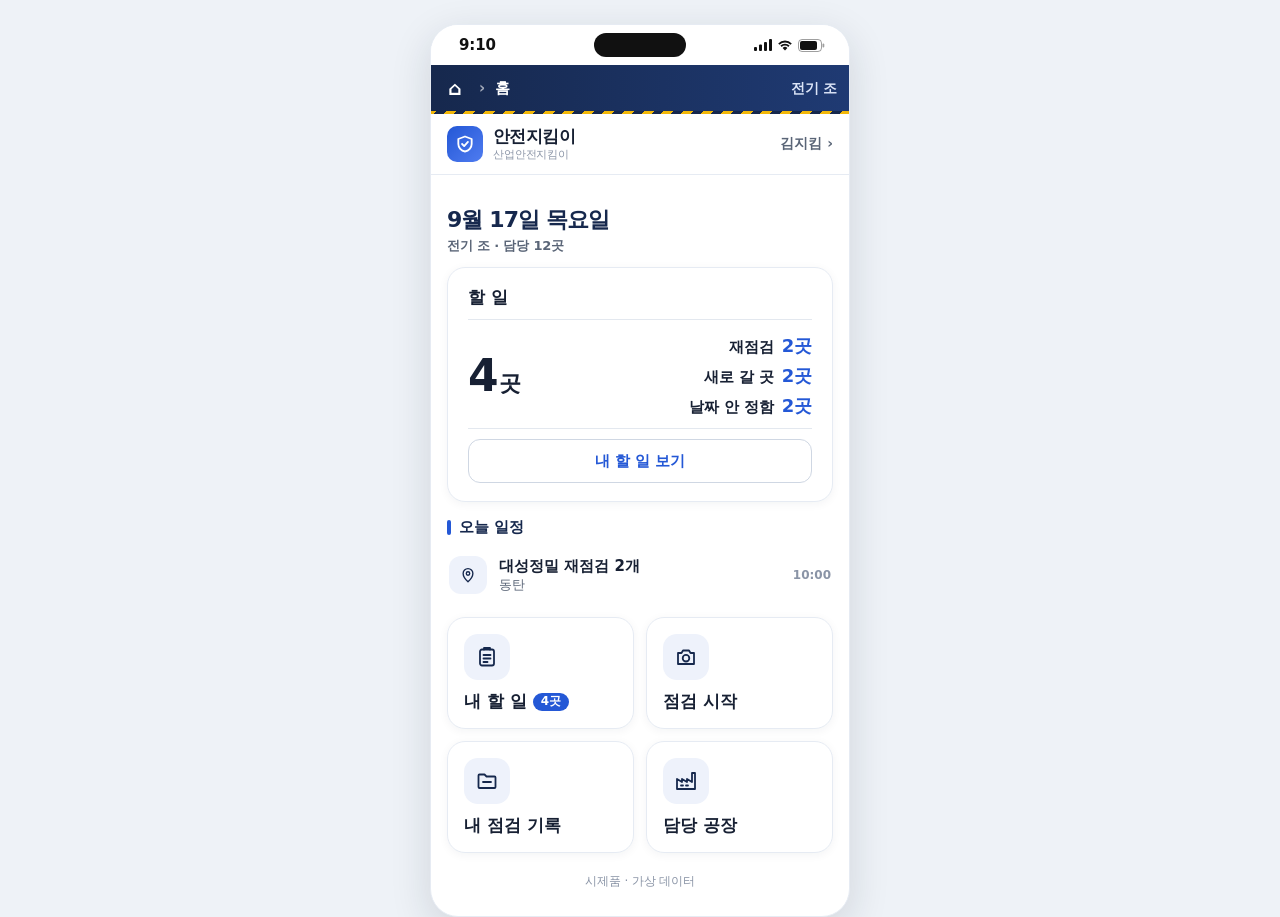
==== 시제품/guard.html @ 82d5eaf2 "chore: UI/UX 연구 기록과 시제품을 올린다 Co-Authored-By: Claude Opus 5 (1M context) <noreply@anthropic.com>" ====
<!doctype html>
<html lang="ko">
<head>
<meta charset="utf-8">
<meta name="viewport" content="width=device-width,initial-scale=1,maximum-scale=1,user-scalable=no,viewport-fit=cover">
<meta name="theme-color" content="#111111">
<link rel="manifest" href="manifest.webmanifest">
<title>지킴이 앱 시제품</title>
<link rel="icon" href="icon.svg">
<link rel="stylesheet" href="common.css">
</head>
<body>
<div id="app" class="app"></div>
<script src="seed.js"></script>
<script src="icons.js"></script>
<script src="common.js"></script>
<script src="guard.js"></script>
</body>
</html>
---- 시제품/common.css ----
/* 시제품 공통 스타일 (2026-09-17 디자인 입힘)
   색 규칙 — 평소 화면은 차분하게, 색은 뜻이 있을 때만 쓴다 (원칙 ② ISA-101):
   파랑 = 누르는 것·고른 것 · 빨강 = 경보 · 초록 = 정상·끝남 · 주황 = 주의(끊김·지켜보는 중·되돌아옴) · 보라 = AI가 낸 것
   색만으로 구분하지 않는다 — 글자·아이콘·✓를 함께 둔다 (원칙 ④ KWCAG). 누를 곳은 44px 이상. */
:root{
  --bg:#eef2f7; --surface:#fff; --ink:#172033; --mid:#5a6577; --soft:#8a94a6; --line:#e3e8ef; --line2:#cfd7e3;
  --brand:#2458d6; --brand-d:#1b45ac; --brand-l:#eaf0fd;
  --red:#d92d20; --red-d:#b42318; --red-l:#fef1f0;
  --green:#12875a; --green-l:#e8f6ef;
  --amber:#b85c00; --amber-l:#fff4e5; --amber-b:#f5b25b;
  --violet:#6e44d8; --violet-l:#f2eefd;
  --r:16px; --r-s:12px;
  --sh:0 1px 2px rgba(23,32,51,.06),0 4px 14px rgba(23,32,51,.06);
  --sh-l:0 12px 40px rgba(23,32,51,.18);
}
*{box-sizing:border-box;-webkit-tap-highlight-color:transparent}
html,body{margin:0;height:100%}
/* 아이폰 홈 화면 앱에서 위·아래 끝을 넘겨 당겨도 화면이 끌려오지 않게 (2026-09-18) */
html,body{overscroll-behavior:none}
/* 문서를 못 움직이게 묶고 스크롤은 body 안에서 — 홈 화면 앱(standalone)일 때만.
   브라우저에서는 문서가 그대로 스크롤되어야 캡처 도구가 화면 전체를 찍는다. */
@media (display-mode:standalone){html{overflow:hidden}body{overflow-y:auto;-webkit-overflow-scrolling:touch}}
html[data-standalone]{overflow:hidden}
html[data-standalone] body{overflow-y:auto;-webkit-overflow-scrolling:touch}
/* 팝업·시트가 떠 있는 동안 뒷화면은 스크롤되지 않는다 (2026-09-18) — 문서가 스크롤될 때도, body가 스크롤될 때도 */
html:has(.ov),body:has(.ov){overflow:hidden}
body{touch-action:manipulation}
body{background:var(--bg);color:var(--ink);font-family:"Pretendard","Apple SD Gothic Neo","Noto Sans KR",system-ui,sans-serif;font-size:16px;letter-spacing:-.01em;-webkit-font-smoothing:antialiased}
button{font:inherit;color:inherit}
a{color:inherit;text-decoration:none}

/* 앱 틀 — 휴대폰에서는 화면 전체, PC에서는 가운데 폭 420 */
.app{max-width:420px;margin:0 auto;min-height:100dvh;background:#f7f9fc;display:flex;flex-direction:column;position:relative}
@media (min-width:500px){body{padding:24px 0}.app{min-height:calc(100dvh - 48px);border-radius:28px;box-shadow:var(--sh-l);overflow:hidden}}
.sbar{height:30px;flex:none;font-size:12px;font-weight:700;color:var(--mid);display:flex;justify-content:space-between;align-items:center;padding:0 18px;user-select:none}
.scr{flex:1;display:flex;flex-direction:column;min-height:0}
.bd{flex:1;padding:8px 16px 18px;display:flex;flex-direction:column;gap:12px}
.ft{position:sticky;bottom:0;padding:12px 16px 18px;background:linear-gradient(to top,#f7f9fc 75%,rgba(247,249,252,0));display:flex;flex-direction:column;gap:8px}

/* 글자 */
.big{font-size:26px;font-weight:800;line-height:1.28;letter-spacing:-.02em}
.mid{font-size:17px;font-weight:700}
.small{font-size:14px;color:var(--mid);line-height:1.5}
.ink{color:var(--ink)}
.lbl{font-size:13px;color:var(--soft);font-weight:700}
.center{text-align:center}
.hyp{display:inline-block;border:1px dashed var(--soft);color:var(--mid);border-radius:6px;padding:0 5px;font-size:11px;font-weight:700;margin-left:4px;vertical-align:2px}
.cnt{display:inline-block;white-space:nowrap;background:var(--brand);color:#fff;border-radius:999px;padding:1px 8px;font-size:12px;font-weight:800;margin-left:6px;vertical-align:2px}
.proto{font-size:12px;color:var(--soft);text-align:center;padding:8px}

/* 버튼 */
.btn{display:flex;align-items:center;justify-content:center;gap:6px;width:100%;min-height:56px;border:none;border-radius:var(--r);padding:8px 12px;text-align:center;font-weight:800;font-size:18px;background:var(--brand);color:#fff;cursor:pointer;box-shadow:0 2px 6px rgba(36,88,214,.25);transition:transform .08s,background .15s}
.btn:active{transform:scale(.98);background:var(--brand-d)}
.btn.ghost{background:var(--surface);color:var(--ink);font-size:16px;min-height:50px;box-shadow:inset 0 0 0 1.5px var(--line2)}
.btn.sm{min-height:44px;font-size:15px;border-radius:var(--r-s)}
.btn.red{background:var(--red);box-shadow:0 4px 14px rgba(217,45,32,.3)}
.btn.danger{color:var(--red-d);box-shadow:inset 0 0 0 1.5px #f3b6b0}
.btn[disabled]{opacity:.4;box-shadow:none}
.row{display:flex;gap:8px;align-items:center}
.row>.btn{flex:1}
.btn.cxl{flex:0 0 96px}
.link{background:none;border:none;padding:0 4px;min-height:44px;display:inline-flex;align-items:center;font-weight:700;cursor:pointer;text-align:left;color:var(--brand)}

/* 머리글 */
.head{display:flex;align-items:center;gap:6px;min-height:44px}
.back{background:none;border:none;font-size:20px;font-weight:800;min-height:44px;padding:0 8px 0 0;display:inline-flex;align-items:center;gap:6px;cursor:pointer;letter-spacing:-.02em}
.head .end{margin-left:auto}
.head .small{font-weight:600}

/* 경보 — 빨강은 여기에만 */
.alarm{border-radius:var(--r);padding:16px;display:flex;align-items:center;gap:12px;background:var(--red);color:#fff;box-shadow:0 6px 20px rgba(217,45,32,.3)}
.alarm .icon{font-size:28px;line-height:1;width:52px;height:52px;border-radius:50%;background:rgba(255,255,255,.18);display:grid;place-items:center;flex:none}
.alarm .small{color:rgba(255,255,255,.9)}
.alarm.watch{background:var(--amber-l);color:var(--ink);box-shadow:inset 0 0 0 1.5px var(--amber-b)}
.alarm.watch .small{color:var(--mid)}
.alarm.watch .icon{background:#fff;color:var(--amber)}
.scr:has(.alarm:not(.watch)) .ft .btn:not(.ghost){background:var(--red);box-shadow:0 4px 14px rgba(217,45,32,.35)}
.scr:has(.alarm:not(.watch)) .ft .btn:not(.ghost):active{background:var(--red-d)}
.lang{margin-left:auto;border:none;border-radius:999px;padding:0 14px;min-height:44px;display:inline-flex;align-items:center;font-size:14px;font-weight:700;white-space:nowrap;background:rgba(255,255,255,.94);color:var(--ink)}
.range{position:relative;height:14px;background:#e9edf2;border-radius:999px;margin:10px 0 4px}
.range .ok{position:absolute;left:10%;width:40%;top:0;bottom:0;background:#bfe3d0;border-radius:999px}
.range .now{position:absolute;top:-6px;bottom:-6px;width:6px;border-radius:3px;background:var(--red);box-shadow:0 0 0 3px #fff}
.range-l{display:flex;justify-content:space-between;font-size:12px;color:var(--mid)}
.states{display:grid;grid-template-columns:1fr 1fr;gap:8px;margin-top:6px}
.st{border-radius:var(--r-s);padding:14px 4px;text-align:center;font-size:16px;font-weight:700;color:var(--soft);background:var(--surface);box-shadow:inset 0 0 0 1.5px var(--line)}
.st.on{background:var(--red);color:#fff;box-shadow:none}
.donemark{border-radius:50%;width:84px;height:84px;display:grid;place-items:center;font-size:40px;margin:32px auto 8px;background:var(--green-l);color:var(--green);box-shadow:0 0 0 10px rgba(18,135,90,.07)}
.donemark[style*="dashed"]{background:var(--amber-l);color:var(--amber);border:2px dashed var(--amber-b) !important;box-shadow:none}
.undo{background:var(--surface);border-radius:var(--r);padding:14px;display:flex;flex-direction:column;gap:10px;box-shadow:var(--sh)}
.undo .sec{font-size:36px;font-weight:800;line-height:1;color:var(--brand)}
.bar5{height:8px;border-radius:999px;overflow:hidden;background:var(--brand-l)}
.bar5 i{display:block;height:100%;background:var(--brand);border-radius:999px;transition:width .2s linear}

/* 카드·목록 */
.stat{background:var(--surface);border-radius:20px;padding:18px;display:flex;align-items:center;gap:14px;box-shadow:var(--sh)}
.stat .ck{flex:none;width:56px;height:56px;border-radius:50%;display:grid;place-items:center;font-size:28px;background:var(--green-l);color:var(--green)}
.stat.alert{background:var(--red-l);box-shadow:inset 0 0 0 2px #f6c3be}
.stat.alert .ck{background:var(--red);color:#fff}
.stat.alert .big{color:var(--red-d)}
.warnbar{background:var(--amber-l);border-radius:var(--r);padding:14px;display:flex;gap:12px;align-items:flex-start;box-shadow:inset 0 0 0 1.5px var(--amber-b)}
.warnbar .ic{font-size:22px;line-height:1}
.bell{background:var(--green-l);color:var(--green);border-radius:999px;padding:10px 14px;display:flex;align-items:center;gap:8px;font-size:14px;font-weight:700;align-self:flex-start}
.tiles{display:grid;grid-template-columns:1fr 1fr;gap:12px}
.tile{border:none;border-radius:20px;min-height:112px;padding:16px;display:flex;flex-direction:column;justify-content:space-between;background:var(--surface);text-align:left;cursor:pointer;box-shadow:var(--sh);transition:transform .08s}
.tile:active{transform:scale(.97)}
.tile .ic{font-size:22px;line-height:1;width:44px;height:44px;border-radius:14px;background:var(--brand-l);display:grid;place-items:center}
.tile b{font-size:17px;line-height:1.3}
.q{border:none;border-radius:var(--r);padding:14px 16px;background:var(--surface);text-align:left;display:block;width:100%;box-shadow:var(--sh)}
button.q{cursor:pointer;min-height:48px}
.q.now{box-shadow:inset 0 0 0 2px var(--brand),var(--sh)}
.q.alarmcard{background:var(--red-l);box-shadow:inset 0 0 0 2px var(--red)}
.q.alarmcard .mid{color:var(--red-d)}
.q.past{background:#eef1f5;box-shadow:none;color:var(--mid)}
.q .t{font-size:16px;font-weight:700;line-height:1.4}
.q .rowx{display:flex;justify-content:space-between;align-items:baseline;gap:8px}
.add{border:1.5px dashed var(--line2);border-radius:var(--r);min-height:50px;display:flex;align-items:center;justify-content:center;font-size:15px;font-weight:700;color:var(--brand);background:transparent;width:100%;cursor:pointer}
.quiet{color:var(--mid);font-size:14px;line-height:1.6;border-top:1px solid var(--line);padding-top:12px;margin-top:auto}

/* 누름표 */
.seg{display:flex;gap:8px;flex-wrap:wrap}
.seg button{flex:1;min-height:48px;border:none;border-radius:var(--r-s);padding:0 12px;font-size:15px;font-weight:700;color:var(--mid);background:var(--surface);white-space:nowrap;cursor:pointer;box-shadow:inset 0 0 0 1.5px var(--line2)}
.seg button.on{background:var(--brand);color:#fff;box-shadow:none}
.seg button.on::before{content:"✓";margin-right:5px}
.pick{display:block;width:100%;min-height:48px;border:none;border-radius:999px;padding:0 16px;font-size:15px;font-weight:700;background:var(--surface);cursor:pointer;box-shadow:inset 0 0 0 1.5px var(--line2)}
.pick.on{background:var(--brand);color:#fff;box-shadow:none}
.pick.on::before{content:"✓";margin-right:5px}
.input{width:100%;border:1.5px solid var(--line2);border-radius:var(--r-s);padding:12px 14px;font:inherit;font-size:16px;background:#fff;outline:none}
.input:focus{border-color:var(--brand);box-shadow:0 0 0 4px var(--brand-l)}
textarea.input{min-height:96px;resize:vertical;line-height:1.5}

/* 점검 항목 — AI가 낸 것은 보라 */
.ai{border-radius:var(--r-s);padding:10px 12px;font-size:14px;font-weight:700;background:var(--brand-l);color:var(--brand-d)}
.grp{font-size:13px;font-weight:800;color:var(--mid);margin-top:8px;display:flex;flex-wrap:wrap;gap:6px;align-items:center}
.must{background:#e9edf2;color:var(--mid);border-radius:999px;padding:2px 8px;font-size:12px}
.item{border:none;border-radius:var(--r);padding:12px;display:flex;gap:12px;align-items:flex-start;background:var(--surface);width:100%;text-align:left;box-shadow:var(--sh)}
.item:has(.chk){background:var(--violet-l);box-shadow:none}
.item.sel{box-shadow:inset 0 0 0 2px var(--violet)}
.item .t{font-size:16px;font-weight:700;line-height:1.4}
.item .why{font-size:13px;color:var(--mid);margin-top:4px}
.item .link{color:var(--violet)}
.chk{flex:none;width:44px;height:44px;border:2px solid #c5b5f1;border-radius:12px;display:grid;place-items:center;font-weight:900;font-size:20px;background:#fff;color:#fff;cursor:pointer}
.item.sel .chk{background:var(--violet);border-color:var(--violet)}
.bul{flex:none;width:24px;height:24px;margin-top:1px;border-radius:50%;background:var(--brand-l);display:grid;place-items:center;font-size:12px;font-weight:900;color:var(--brand)}
.photo{background:linear-gradient(135deg,#dfe5ee,#c9d2df);border-radius:var(--r);height:170px;display:grid;place-items:center;color:var(--mid);font-size:14px;position:relative;overflow:hidden}
.photo .box{position:absolute;border:2.5px solid var(--violet);border-radius:8px;font-size:12px;font-weight:800;padding:2px 6px;background:rgba(110,68,216,.12);color:var(--violet)}
.thumbs{display:flex;gap:10px;flex-wrap:wrap}
.thumb{width:78px;height:62px;background:linear-gradient(135deg,#dfe5ee,#c9d2df);border:none;border-radius:var(--r-s);display:grid;place-items:center;font-size:12px;color:var(--mid);flex:none}
button.thumb{background:var(--surface) !important;border:2px dashed var(--line2) !important;color:var(--brand);cursor:pointer}
.case{background:var(--surface);border-radius:var(--r-s);padding:12px;font-size:14px;line-height:1.5;box-shadow:inset 0 0 0 1.5px var(--line)}
.ans{font-weight:800;white-space:nowrap}
.prog{height:8px;border-radius:999px;overflow:hidden;background:var(--brand-l)}
.prog i{display:block;height:100%;background:var(--brand);border-radius:999px}
.task{background:var(--surface);border-radius:var(--r);padding:14px 16px;display:flex;flex-direction:column;gap:6px;box-shadow:var(--sh)}
.task.re{box-shadow:inset 4px 0 0 var(--amber),var(--sh)}
.task .nm{display:flex;justify-content:space-between;align-items:baseline}
.task .nm b{font-size:18px}
.task .ans{color:var(--brand)}
.task .q{box-shadow:none;background:transparent}

/* 덮는 창 */
.ov{position:fixed;inset:0;background:rgba(15,23,42,.45);z-index:20;animation:fade .15s}
.sheet{position:fixed;left:50%;transform:translateX(-50%);bottom:0;width:min(420px,100%);max-height:88dvh;overflow:auto;background:#fff;border-radius:24px 24px 0 0;z-index:21;padding:8px 16px 20px;display:flex;flex-direction:column;gap:12px;box-shadow:var(--sh-l);animation:up .2s ease-out}
.grip{width:44px;height:5px;background:var(--line2);border-radius:3px;margin:4px auto}
.dlg{position:fixed;left:50%;top:50%;transform:translate(-50%,-50%);width:min(380px,calc(100% - 32px));background:#fff;border-radius:24px;padding:20px;z-index:21;display:flex;flex-direction:column;gap:12px;box-shadow:var(--sh-l)}
.toast{position:fixed;left:50%;bottom:100px;transform:translateX(-50%);width:max-content;max-width:calc(100% - 40px);text-align:center;background:var(--ink);color:#fff;border-radius:999px;padding:12px 18px;font-size:14px;font-weight:600;z-index:40;max-width:90%;box-shadow:var(--sh-l);animation:fade .2s}
@keyframes up{from{transform:translate(-50%,40px);opacity:.4}to{transform:translate(-50%,0);opacity:1}}
@keyframes fade{from{opacity:0}to{opacity:1}}

/* 시연 조작판 (진행자용) */
.ctl{position:fixed;right:10px;top:40px;width:min(340px,calc(100% - 20px));max-height:80dvh;overflow:auto;background:#1e2433;color:#e8ecf3;border-radius:18px;padding:14px;z-index:50;font-size:14px;box-shadow:var(--sh-l)}
.ctl h3{margin:10px 0 6px;font-size:12px;color:#9aa4b8}
.ctl .cb{display:inline-flex;align-items:center;min-height:36px;margin:2px;padding:0 12px;border:none;border-radius:10px;background:#2e3648;color:#e8ecf3;font-size:13px;font-weight:600;cursor:pointer}
.ctl .cb.on{background:#f5b25b;color:#1e2433}
.ctl .al{border-top:1px solid #333c50;padding:8px 0}
.ctl .small{color:#9aa4b8}

/* 근로자 앱 — 처음 설치 · 공지 · 의견 · 내 정보 */
.applogo{width:84px;height:84px;margin:0 auto 14px;border-radius:26px;background:linear-gradient(135deg,#d92d20,#f0643c);color:#fff;display:grid;place-items:center;font-size:40px;box-shadow:0 10px 26px rgba(217,45,32,.3)}
.langs{display:flex;flex-direction:column;gap:10px}
.langs .pick{min-height:56px;font-size:18px}
.pick.left{text-align:left}
.aitag{display:flex;align-items:center;justify-content:space-between;gap:8px;flex-wrap:wrap;background:var(--violet-l);color:var(--violet);border-radius:12px;padding:6px 12px;font-size:13px;font-weight:700}
.aitag .link{color:var(--violet);min-height:36px}
.steps{display:flex;gap:4px;margin-top:10px}
.steps span{flex:1;text-align:center;font-size:11px;font-weight:700;color:var(--soft);border-top:4px solid var(--line);padding-top:4px}
.steps span.on{color:var(--brand);border-color:var(--brand)}
.reply{margin-top:10px;background:var(--brand-l);border-radius:12px;padding:10px 12px;font-size:15px;line-height:1.5}
.help{display:flex;flex-direction:column;gap:8px}
.hrow{display:flex;align-items:center;gap:12px;background:var(--surface);border-radius:var(--r);padding:12px 14px;box-shadow:var(--sh);min-height:56px}
.hic{flex:none;width:40px;height:40px;border-radius:12px;background:var(--green-l);display:grid;place-items:center;font-size:20px}
.bell.off{background:var(--red-l);color:var(--red-d)}
.warnbar.danger{background:var(--red-l);box-shadow:inset 0 0 0 1.5px #f6c3be}

/* ===== 앱을 공장주·운영자 웹과 같은 모양으로 (2026-09-17) =====
   흰 바탕 · 머리 줄은 얇은 남색 띠 · 카드는 얇은 테두리 + 옅은 그림자 · 보조 버튼은 파란 글씨 테두리.
   경보의 빨강과 큰 버튼은 그대로 둔다 (현장에서 장갑 낀 손으로 누르는 화면). .app 안에만 적용 — 웹은 web.html이 따로 정한다. */
.app{--ring:#e6ebf3;--navy:#16284d;background:#fff}
@media (min-width:500px){.app{box-shadow:0 12px 40px rgba(23,32,51,.14);border:1px solid var(--ring)}}
.app .sbar{background:#fff;border-bottom:1px solid var(--ring)}
.app .bd{padding-top:0}
.app .ft{background:linear-gradient(to top,#fff 75%,rgba(255,255,255,0))}

/* 머리 줄 → 남색 띠 (웹의 위치 띠) */
.app .head{margin:0 -16px 6px;padding:0 12px 0 16px;min-height:52px;background:linear-gradient(90deg,#16284d,#1f3a73);color:#fff}
.app .head .back{color:#fff;font-size:18px}
.app .head .small,.app .head .end,.app .head .link{color:#dbe4f7}
.app .head .link{font-weight:700}
.app .head .big{color:#fff;font-size:22px}
.app .head .mid{color:#fff}
.app .sheet .head,.app .dlg .head{margin:0;background:none;color:inherit}

/* 카드 */
.app .stat,.app .q,.app .task,.app .item,.app .tile,.app .undo,.app .hrow,.app .case{border:1px solid var(--ring);box-shadow:0 2px 10px rgba(23,32,51,.05)}
.app .stat{border-radius:18px}
.app .q,.app .task,.app .item{border-radius:14px}
.app .q.now{border-color:var(--brand);box-shadow:inset 0 0 0 1px var(--brand),0 2px 10px rgba(23,32,51,.05)}
.app .q.past{background:#f5f7fb;border-color:#eef1f6;box-shadow:none}
.app .q.alarmcard{border-color:#f3b6b0;box-shadow:none}
.app .task.re{box-shadow:inset 4px 0 0 var(--amber),0 2px 10px rgba(23,32,51,.05)}
.app .task .q{border:none;box-shadow:none}
.app .item:has(.chk){border-color:#ddd2f7;box-shadow:none}
.app .item.sel{border-color:var(--violet);box-shadow:inset 0 0 0 1px var(--violet)}
.app .stat.alert{border-color:#f3b6b0;box-shadow:none}
.app .tile{border-radius:18px}
.app .tile .ic{background:var(--brand-l)}
.app .tile b{font-weight:800}
.app .warnbar{box-shadow:none;border:1px solid var(--amber-b)}
.app .warnbar.danger{border-color:#f3b6b0}

/* 제목 줄 — 웹 숫자 칸의 밑줄 제목처럼 */
.app .lbl{font-size:14px;color:var(--ink);font-weight:800;padding-bottom:6px;border-bottom:1px solid var(--line);margin-top:4px}
.app .stat .lbl,.app .q .lbl,.app .sheet .lbl,.app .dlg .lbl,.app .undo .lbl{border:none;padding:0;margin:0;color:var(--soft);font-size:13px}
.app .lbl.center{border:none}

/* 보조 버튼 → 파란 글씨 테두리 (웹의 "자세히보기") */
.app .btn.ghost{background:#fff;color:var(--brand);box-shadow:none;border:1px solid var(--line2);border-radius:12px}
.app .btn.ghost:active{background:var(--brand-l)}
.app .btn.ghost.danger{color:var(--red-d);border-color:#f3b6b0}
.app .add{color:var(--brand);border-color:var(--line2);border-radius:14px}
.app .seg button,.app .pick{box-shadow:none;border:1px solid var(--line2)}
.app .seg button.on,.app .pick.on{border-color:var(--brand)}

/* 앱 표지 — 웹과 같은 방패 표시 */
.app .applogo{background:url("data:image/svg+xml,%3Csvg xmlns='http://www.w3.org/2000/svg' viewBox='0 0 24 24' fill='none' stroke='white' stroke-width='2' stroke-linejoin='round'%3E%3Cpath d='M12 3 4 6v6c0 4.5 3.4 8.3 8 9 4.6-.7 8-4.5 8-9V6z'/%3E%3Cpath d='M12 8.5v4' stroke-linecap='round'/%3E%3Ccircle cx='12' cy='15.6' r='.6' fill='white'/%3E%3C/svg%3E") center/46px no-repeat,linear-gradient(135deg,#2458d6,#4f7cf0);color:transparent;box-shadow:0 10px 26px rgba(36,88,214,.28)}
.app .bd > :first-child:not(.head):not(.appbar):not(.apptop){margin-top:14px}
.app .head.alarmhead{background:var(--red)}

/* ===== 상단 — 휴대폰 상단바 흉내 · 앱 머리글 · 위치 띠 · 제목 (2026-09-17) ===== */
.app .sbar{height:40px;padding:0 24px 0 28px;font-size:15px;font-weight:700;color:#111;border:none;background:#fff;position:relative}
.app .sbar .clock{letter-spacing:-.01em;min-width:44px}
.app .sbar .island{position:absolute;left:50%;top:8px;transform:translateX(-50%);width:92px;height:24px;border-radius:14px;background:#111}
.app .sbar .icons{display:flex;align-items:center;gap:5px;fill:#111;color:#111}
@media (max-width:499px){.app .sbar{display:none}}
.appbar{display:flex;align-items:center;gap:10px;margin:0 -16px;padding:8px 12px 8px 16px;min-height:60px;background:#fff;border-bottom:1px solid var(--ring,#e6ebf3)}
.appbar .mark{flex:none;width:36px;height:36px;border-radius:10px;cursor:pointer;background:url("data:image/svg+xml,%3Csvg xmlns='http://www.w3.org/2000/svg' viewBox='0 0 24 24' fill='none' stroke='white' stroke-width='2.2' stroke-linejoin='round'%3E%3Cpath d='M12 3 4 6v6c0 4.5 3.4 8.3 8 9 4.6-.7 8-4.5 8-9V6z'/%3E%3Cpath d='m8.5 12 2.5 2.5 4.5-5' stroke-linecap='round'/%3E%3C/svg%3E") center/20px no-repeat,linear-gradient(135deg,#2458d6,#4f7cf0)}
.appbar .ttl{min-width:0}
.appbar b{display:block;font-size:17px;font-weight:800;letter-spacing:-.03em;line-height:1.2;white-space:nowrap;overflow:hidden;text-overflow:ellipsis}
.appbar small{display:block;font-size:11px;color:var(--soft)}
.appbar .ar{margin-left:auto;flex:none}
.appbar .me{background:none;border:none;min-height:44px;padding:0 4px;font-size:14px;font-weight:700;color:var(--mid);cursor:pointer}
.app .head{min-height:46px;padding:0 12px 0 4px;gap:2px;font-size:15px;font-weight:700;margin-bottom:2px}
.app .head .back{min-width:44px;justify-content:center;padding:0;font-size:20px}
.app .head .hm{background:none;border:none;color:#fff;min-width:40px;min-height:44px;font-size:19px;cursor:pointer;padding:0}
.app .head .back + .hm{min-width:32px}
.app .head .crumb{color:#fff;white-space:nowrap;overflow:hidden;text-overflow:ellipsis}
.app .head .crumb::before{content:"›";margin:0 10px 0 2px;opacity:.6}
.app .head .end{padding-left:8px;white-space:nowrap}
.pintro h1{margin:12px 0 0;font-size:26px;font-weight:800;letter-spacing:-.04em;line-height:1.25;padding-bottom:12px;border-bottom:1px solid var(--line)}
.pintro p{margin:10px 0 2px;font-size:15px;color:#444;line-height:1.55}

/* 숫자 칸 (웹과 같은 모양) */
.app .kcard{background:#fff;border:1px solid var(--ring);border-radius:18px;padding:18px 20px;box-shadow:0 2px 10px rgba(23,32,51,.05);display:flex;flex-direction:column;gap:10px}
.app .kt{font-size:17px;font-weight:800;padding-bottom:10px;border-bottom:1px solid var(--line)}
.app .kbody{display:flex;align-items:center;justify-content:space-between;gap:12px;padding:4px 0 10px;border-bottom:1px solid var(--line)}
.app .kv{font-size:44px;font-weight:800;letter-spacing:-.04em;line-height:1}
.app .kv small{font-size:22px;margin-left:2px}
.app .kside{display:flex;flex-direction:column;align-items:flex-end;gap:6px}
.app .kside div{display:flex;align-items:baseline;gap:8px;font-size:15px;font-weight:700}
.app .kside em{font-style:normal;color:var(--brand);font-size:18px;font-weight:800}
.app .more{display:flex;align-items:center;justify-content:center;min-height:44px;border:1px solid var(--line2);border-radius:12px;background:#fff;color:var(--brand);font-size:15px;font-weight:700;cursor:pointer;width:100%}

/* 앱 머리글과 위치 띠를 한 덩어리로 — 사이 틈 없이, 스크롤해도 위에 붙어 있게 */
.apptop{margin:0 -16px 4px;position:sticky;top:0;z-index:5;background:#fff}
.apptop .appbar,.apptop .head{margin:0}
.app .apptop .head{margin:0}

/* ===== 앱 표정 (2026-09-17) — 선 아이콘 · 오늘 정보 · 센서 감시 줄 · 최근 소식 · 안전 표지 무늬 · 움직임 ===== */
svg.i{flex:none;vertical-align:-.18em}
.app{--navy:#16284d;--safety:#f2b707}
.app .tile .ic{color:var(--navy);background:#eef2fb;width:46px;height:46px;border-radius:14px}
.app .stat .ck{background:var(--green-l);color:var(--green)}
.app .donemark{font-size:0}
.app .warnbar .ic{color:var(--amber);display:flex}
.app .warnbar.danger .ic{color:var(--red-d)}
.app .hic{color:var(--green)}
.app .head .back,.app .head .hm{display:inline-flex;align-items:center;justify-content:center}
.app .lang{gap:6px}

/* 머리 띠 아래 안전 표지 줄무늬 — 서비스의 얼굴 */
.app .apptop .head{position:relative}
.app .apptop .head::after{content:"";position:absolute;left:0;right:0;bottom:-3px;height:3px;background:repeating-linear-gradient(-45deg,var(--safety) 0 7px,var(--navy) 7px 14px);z-index:1}
.app .appbar{padding-top:11px}

/* 오늘 정보 */
.today{display:flex;align-items:flex-end;justify-content:space-between;gap:10px;margin-top:14px}
.today b{display:block;font-size:22px;font-weight:800;letter-spacing:-.04em;color:var(--navy)}
.today span{font-size:13px;color:var(--mid);font-weight:600}
.live{display:inline-flex;align-items:center;gap:6px;flex:none;background:var(--green-l);color:var(--green);border-radius:999px;padding:6px 11px;font-size:12px;font-weight:700;white-space:nowrap}
.live i{width:7px;height:7px;border-radius:50%;background:var(--green);box-shadow:0 0 0 0 rgba(18,135,90,.5);animation:ping 2s infinite}
.live.off{background:#eef1f5;color:var(--mid)}
.live.off i{background:var(--soft);animation:none}
@keyframes ping{0%{box-shadow:0 0 0 0 rgba(18,135,90,.45)}70%{box-shadow:0 0 0 7px rgba(18,135,90,0)}100%{box-shadow:0 0 0 0 rgba(18,135,90,0)}}

/* 큰 상태 칸 */
.hero{display:flex;align-items:center;gap:14px;border-radius:20px;padding:18px;background:linear-gradient(135deg,#eaf6f0,#f6fbf8);border:1px solid #cfe9dc}
.hero .hk{flex:none;width:54px;height:54px;border-radius:16px;display:grid;place-items:center;background:#fff;color:var(--green);box-shadow:0 2px 8px rgba(18,135,90,.15)}
.hero .ht{font-size:23px;font-weight:800;letter-spacing:-.03em;line-height:1.25}
.hero .hs{font-size:14px;color:var(--mid);margin-top:2px}
.hero.bad{background:linear-gradient(135deg,#fdecea,#fff6f5);border-color:#f3b6b0}
.hero.bad .hk{background:var(--red);color:#fff;box-shadow:0 4px 12px rgba(217,45,32,.3)}
.hero.bad .ht{color:var(--red-d)}
.hero.off{background:#f5f7fb;border-color:#e6ebf3;opacity:.75}
.hero.off .hk{color:var(--mid);box-shadow:none}

/* 구역 제목 */
.sect{display:flex;flex-direction:column;gap:8px;margin-top:4px}
.sect h2{margin:0;font-size:15px;font-weight:800;color:var(--navy);display:flex;align-items:center;gap:8px}
.sect h2::before{content:"";width:4px;height:15px;border-radius:2px;background:var(--brand)}
.note{margin:0;font-size:12.5px;color:var(--soft);line-height:1.5}

/* 센서 감시 줄 */
.mon{display:grid;grid-template-columns:repeat(5,1fr);gap:6px}
.ms{display:flex;flex-direction:column;align-items:center;gap:5px;padding:11px 2px 9px;border-radius:14px;background:#fff;border:1px solid #e6ebf3;color:var(--navy);text-align:center}
.ms b{font-size:12px;font-weight:800;line-height:1.2;color:var(--ink);word-break:keep-all}
.ms span{display:flex;align-items:center;gap:4px;font-size:11px;font-weight:700;color:var(--green)}
.ms span i{width:6px;height:6px;border-radius:50%;background:currentColor}
.ms.abn{background:var(--red-l);border-color:#f3b6b0;color:var(--red-d)}
.ms.abn span{color:var(--red-d)}
.ms.abn span i{animation:blink 1s infinite}
.ms.acked{background:var(--amber-l);border-color:var(--amber-b);color:var(--amber)}
.ms.acked span{color:var(--amber)}
@keyframes blink{50%{opacity:.2}}

/* 최근 소식 */
.frow{display:flex;align-items:center;gap:12px;width:100%;text-align:left;background:#fff;border:none;border-bottom:1px solid #eef1f6;padding:11px 2px;cursor:pointer;min-height:56px}
.frow:last-child{border-bottom:none}
.frow .fic{flex:none;width:38px;height:38px;border-radius:12px;background:#eef2fb;color:var(--navy);display:grid;place-items:center}
.frow .ftx{flex:1;min-width:0}
.frow .ftx b{display:block;font-size:15px;font-weight:700;white-space:nowrap;overflow:hidden;text-overflow:ellipsis}
.frow .ftx small{display:block;font-size:13px;color:var(--mid);white-space:nowrap;overflow:hidden;text-overflow:ellipsis}
.frow .fd{flex:none;font-size:12px;color:var(--soft);font-weight:600}
.frow:active{background:#f5f7fb}

/* 움직임 — 화면이 바뀔 때만 살짝 올라오며 나타남, 누르면 눌림 */
.scr.enter .bd > *:not(.apptop){animation:rise .22s ease-out both}
.scr.enter .bd > *:nth-child(3){animation-delay:.03s}
.scr.enter .bd > *:nth-child(4){animation-delay:.06s}
.scr.enter .bd > *:nth-child(5){animation-delay:.09s}
.scr.enter .bd > *:nth-child(n+6){animation-delay:.12s}
@keyframes rise{from{opacity:0;transform:translateY(8px)}to{opacity:1;transform:none}}
.app .q,.app .tile,.app .btn,.app .frow,.app .hrow,.app .pick,.app .seg button{transition:transform .08s,background .15s}
.app button.q:active,.app .tile:active,.app .hrow:active{transform:scale(.98)}
.app .alarm:not(.watch) .icon{animation:ring 1.4s ease-out infinite}
@keyframes ring{0%{box-shadow:0 0 0 0 rgba(255,255,255,.55)}80%{box-shadow:0 0 0 12px rgba(255,255,255,0)}100%{box-shadow:0 0 0 0 rgba(255,255,255,0)}}
@media (prefers-reduced-motion:reduce){.scr.enter .bd > *,.live i,.ms.abn span i,.app .alarm .icon{animation:none !important}}

.today{flex-wrap:wrap}
.today > div{flex:1 1 170px;min-width:0}

.ms.repair{background:#f1f3f7;border-color:#e2e6ee;color:var(--mid)}
.ms.repair span{color:var(--mid)}
.ms.unknown{background:#fff;border:1.5px dashed var(--amber-b);color:var(--amber)}
.ms.unknown span{color:var(--amber)}
.hero.part{background:linear-gradient(135deg,#fff4e5,#fffaf2);border-color:var(--amber-b)}
.hero.part .hk{color:var(--amber)}
.note.warn2{color:var(--amber);font-weight:600;display:flex;gap:6px;align-items:flex-start}

/* ===== 지킴이 점검 목록 — 한 장에서 줄마다 바로 답한다 (2026-09-18 사용자 결정) ===== */
.progtop{padding:10px 16px 12px;background:#fff;border-top:1px solid var(--ring)}
.progtop .rowx{display:flex;justify-content:space-between;align-items:baseline;gap:8px;margin-bottom:8px}
.progtop .t{font-size:15px;font-weight:800}
.crow{background:var(--surface);border:1px solid var(--ring);border-left-width:3px;border-radius:14px;padding:12px 14px;display:flex;flex-direction:column;gap:8px;box-shadow:0 2px 10px rgba(23,32,51,.05)}
.crow .ctop{display:flex;gap:10px;align-items:flex-start}
.crow .t{font-size:16px;font-weight:700;line-height:1.4}
.cnum{flex:none;width:26px;height:26px;border-radius:8px;background:#eef2fb;color:var(--navy);font-size:13px;font-weight:800;display:grid;place-items:center}
.crow.ok{border-left-color:var(--green);background:#fbfdfc}
.crow.bad{border-left-color:var(--amber);background:#fffdfa}
.crow.na{border-left-color:#9aa6b8;background:#fafbfc}
/* 답은 셋 — 답한 뒤에도 버튼이 남아 한 번에 고친다 (2026-09-18) */
.cans{display:flex;gap:6px}
.cans button{flex:1;min-width:0;min-height:50px;border:none;border-radius:var(--r-s);padding:0 4px;background:#fff;color:var(--mid);font-size:15px;font-weight:700;white-space:nowrap;cursor:pointer;box-shadow:inset 0 0 0 1.5px var(--line2)}
.cans button.on{color:#fff;box-shadow:none}
.cans button.on::before{margin-right:4px}
.cans button.on.ok{background:var(--green)}
.cans button.on.ok::before{content:"✓"}
.cans button.on.bad{background:var(--amber)}
.cans button.on.bad::before{content:"⚠"}
.cans button.on.na{background:#6b7789}
.cans button.on.na::before{content:"—"}
.cmemo{font-size:13px;color:var(--mid);line-height:1.5}
/* 위에 남는 진행 줄 — 상태별로 색을 나눠 채운다 */
.progtop .prog{display:flex;gap:2px;background:#e9edf2}
.progtop .prog i.ok{background:var(--green)}
.progtop .prog i.bad{background:var(--amber)}
.progtop .prog i.na{background:#9aa6b8}
.progtop .tally{display:flex;flex-wrap:wrap;gap:10px;margin-top:8px;font-size:13px;font-weight:700;color:var(--mid)}
.progtop .tally .ok{color:var(--green)}
.progtop .tally .bad{color:var(--amber)}
/* 묶음 머리글을 눌러 접는다 */
.grp.gh{width:100%;min-height:44px;padding:8px 2px;border:none;background:none;text-align:left;cursor:pointer}
.grp .rest{background:var(--brand-l);color:var(--brand);border-radius:999px;padding:2px 8px;font-size:12px;font-weight:800}
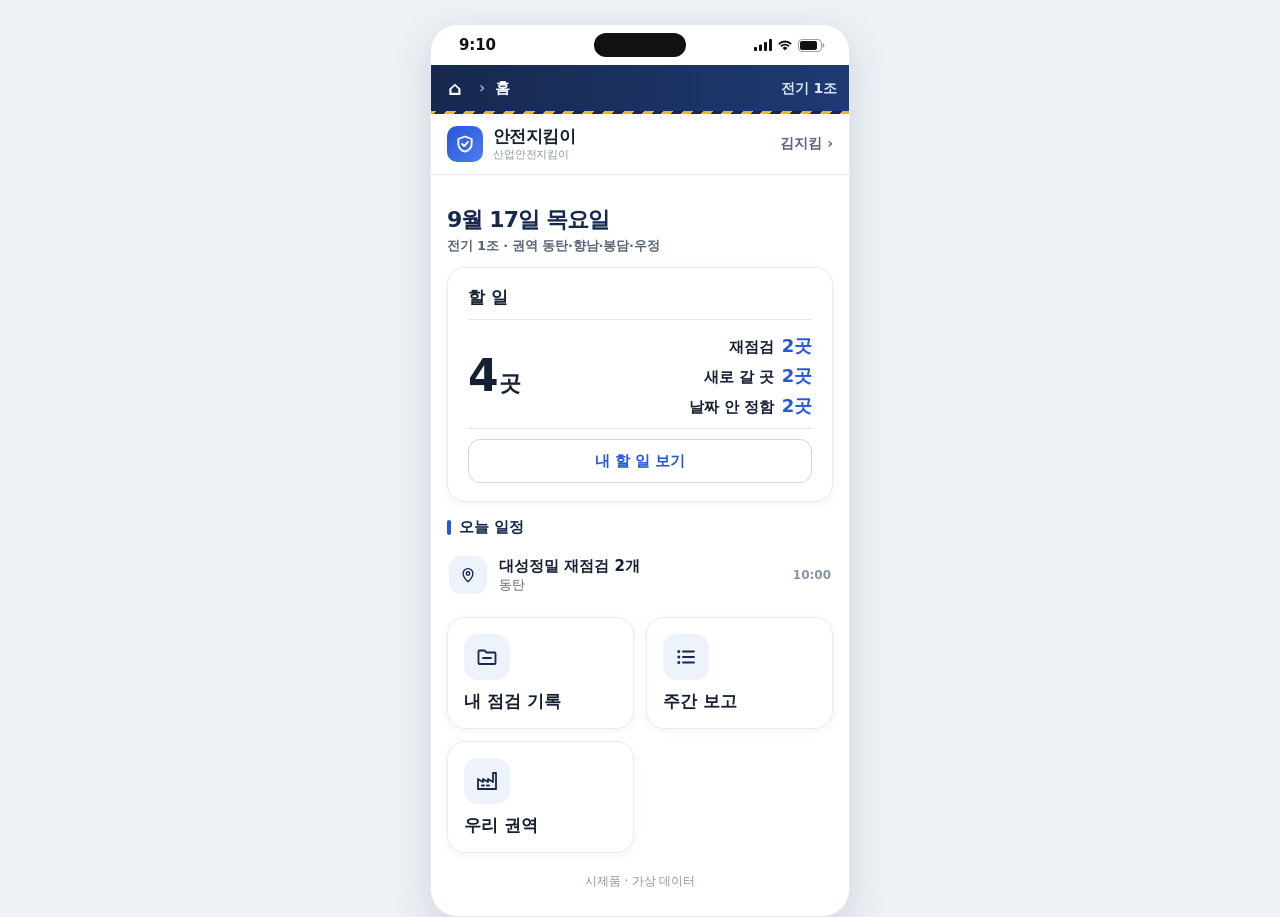
==== commit 7162366a: "feat: 지킴이 내 할 일에 권역 지도를 더한다 Co-Authored-By: Claude Opus 5 (1M context) <noreply@anthropic.com>" ====
--- a/시제품/guard.html
+++ b/시제품/guard.html
@@ -12,6 +12,7 @@
 <body>
 <div id="app" class="app"></div>
 <script src="seed.js"></script>
+<script src="geo.js"></script>
 <script src="icons.js"></script>
 <script src="common.js"></script>
 <script src="guard.js"></script>
--- a/시제품/common.css
+++ b/시제품/common.css
@@ -409,3 +409,40 @@
 /* 묶음 머리글을 눌러 접는다 */
 .grp.gh{width:100%;min-height:44px;padding:8px 2px;border:none;background:none;text-align:left;cursor:pointer}
 .grp .rest{background:var(--brand-l);color:var(--brand);border-radius:999px;padding:2px 8px;font-size:12px;font-weight:800}
+/* 회사 창 약도 (2026-09-20) — 실제 지도가 아니라 공장 자리만 보여 주는 그림이다 */
+.map{position:relative;border-radius:var(--r);overflow:hidden;box-shadow:inset 0 0 0 1px var(--line)}
+.map svg{display:block;width:100%;height:auto}
+.map .pin{position:absolute;left:49%;top:36%;transform:translate(-50%,-50%);display:flex;flex-direction:column;align-items:center;gap:3px;color:var(--brand)}
+.map .pin b{background:var(--ink);color:#fff;font-size:12px;font-weight:800;border-radius:999px;padding:3px 9px;white-space:nowrap}
+.place{display:flex;flex-direction:column;gap:4px}
+.place b{font-size:15px}
+.place .small{display:flex;align-items:center;gap:5px}
+.maplink{min-height:44px;display:flex;align-items:center;justify-content:center;gap:6px;border:none;border-radius:var(--r-s);background:var(--brand-l);color:var(--brand);font-size:15px;font-weight:700;cursor:pointer}
+/* 지킴이 점검 상태 — 운영자 제출 검사 (2026-09-22) */
+.stt{display:inline-block;border-radius:999px;padding:2px 9px;font-size:12px;font-weight:800;white-space:nowrap;vertical-align:1px}
+.stt.s-wait{background:#eef2fb;color:var(--brand)}
+.stt.s-ok{background:var(--green-l);color:var(--green)}
+.stt.s-back{background:var(--amber-l);color:var(--amber)}
+/* 지킴이 내 할 일 · 지도 (2026-09-22) — 권역 테두리는 SVG, 핀과 이름은 HTML로 얹어 크기가 줄지 않게 */
+.gmap{position:relative;aspect-ratio:11/10;border-radius:16px;overflow:hidden;background:#f3f5f8;border:1px solid var(--ring)}
+.gmap svg{position:absolute;inset:0;width:100%;height:100%}
+.gmap path{fill:#e6eaf0;stroke:#c9d1dc;stroke-width:1;vector-effect:non-scaling-stroke}
+.gmap path.mine{fill:#e3ebfb;stroke:#8fa9e4;cursor:pointer}
+.gmap path.mine.on{fill:#d3e0fa;stroke:var(--brand);stroke-width:2}
+.glab{position:absolute;transform:translate(-50%,-50%);font-size:13px;font-weight:800;color:var(--navy);background:rgba(255,255,255,.75);border-radius:6px;padding:1px 6px;pointer-events:none;white-space:nowrap}
+.gpin{position:absolute;transform:translate(-50%,-100%);display:flex;flex-direction:column;align-items:center;gap:2px;border:none;background:none;padding:0;cursor:pointer;min-width:44px;min-height:44px;justify-content:flex-end}
+.gpin i{font-style:normal;font-size:12px;font-weight:800;border-radius:999px;padding:4px 9px;box-shadow:0 2px 6px rgba(23,32,51,.25);white-space:nowrap}
+.gpin b{font-size:11px;font-weight:800;color:var(--ink);background:rgba(255,255,255,.85);border-radius:5px;padding:0 4px;white-space:nowrap}
+.gpin.k-back i{background:var(--amber);color:#fff}
+.gpin.k-re i{background:#fff;color:var(--amber);box-shadow:inset 0 0 0 2px var(--amber),0 2px 6px rgba(23,32,51,.2)}
+.gpin.k-first i{background:var(--brand);color:#fff}
+.gpin.today i{outline:3px solid #111;outline-offset:2px}
+.gpin.sel i{transform:scale(1.15)}
+.gleg{display:flex;flex-wrap:wrap;gap:12px;font-size:12px;font-weight:700;color:var(--mid)}
+.gleg span{display:inline-flex;align-items:center;gap:5px}
+.gleg i{width:12px;height:12px;border-radius:50%;display:inline-block}
+.gleg i.k-back{background:var(--amber)}
+.gleg i.k-re{background:#fff;box-shadow:inset 0 0 0 2px var(--amber)}
+.gleg i.k-first{background:var(--brand)}
+.gleg i.today{background:#fff;outline:2px solid #111;outline-offset:1px}
+.gsrc{font-size:11px;color:var(--soft)}
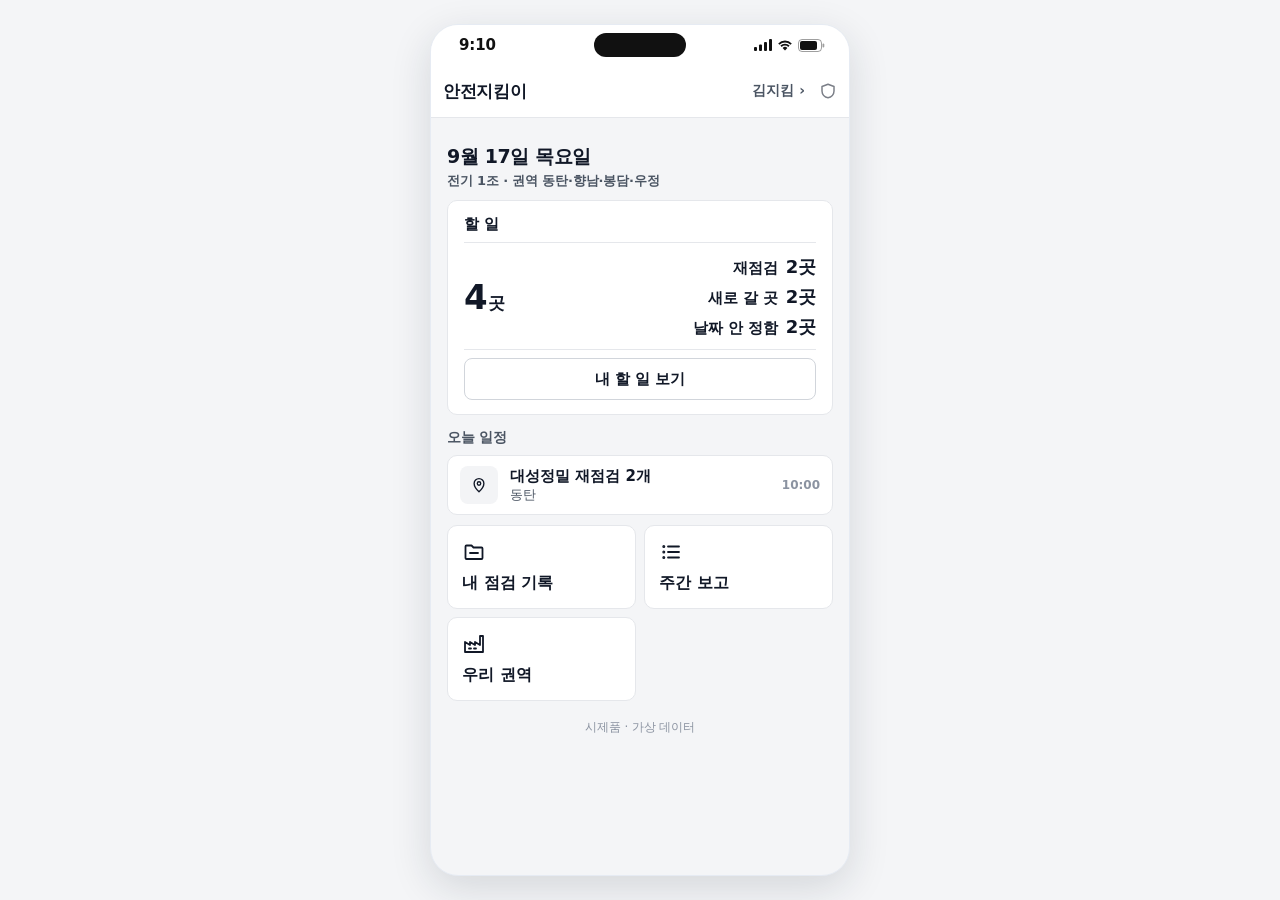
==== commit c003a442: "feat: 지킴이 앱 모양을 덜 꾸민 업무용으로 다시 그린다 Co-Authored-By: Claude Opus 5 (1M context) <noreply@anthropic.com>" ====
--- a/시제품/guard.html
+++ b/시제품/guard.html
@@ -9,10 +9,11 @@
 <link rel="icon" href="icon.svg">
 <link rel="stylesheet" href="common.css">
 </head>
-<body>
+<body class="gd">
 <div id="app" class="app"></div>
 <script src="seed.js"></script>
 <script src="geo.js"></script>
+<script src="mapkey.js"></script>
 <script src="icons.js"></script>
 <script src="common.js"></script>
 <script src="guard.js"></script>
--- a/시제품/common.css
+++ b/시제품/common.css
@@ -446,3 +446,119 @@
 .gleg i.k-first{background:var(--brand)}
 .gleg i.today{background:#fff;outline:2px solid #111;outline-offset:1px}
 .gsrc{font-size:11px;color:var(--soft)}
+/* 네이버 지도를 깔 때 (2026-09-22) — 핀은 마커 속 내용으로, 바닥 가운데가 좌표에 오게 */
+/* 네이버 지도가 자기 칸의 position을 덮어쓰므로 크기를 !important로 못 박는다 — 안 그러면 높이가 0이 된다 */
+.gmap.nv .nvmap{position:absolute!important;inset:0;width:100%!important;height:100%!important}
+.nvpin{position:absolute;left:0;top:0;transform:translate(-50%,-100%)}
+.nvpin .gpin{position:static;transform:none;cursor:pointer}
+
+/* ===== 지킴이 앱 다시 그림 (2026-09-22) — 덜 꾸민 업무용 결 =====
+   그림자·그라데이션·알약 칩·선택 표시(✓)·큰 제목 되풀이를 걷고, 얇은 선과 목록으로 정리한다.
+   guard.html의 <body class="gd"> 아래에만 걸린다 — 근로자 앱·웹은 그대로. */
+.gd{--bg:#f4f5f7;--surface:#fff;--ink:#111827;--mid:#4b5563;--soft:#8b93a1;--line:#e5e7eb;--line2:#d1d5db;--ring:#e5e7eb;--r:10px;--r-s:8px;--sh:none;--navy:#111827}
+.gd .app{background:var(--bg)}
+.gd .bd{gap:10px;padding:0 16px 20px}
+.gd .app .bd > :first-child:not(.apptop){margin-top:12px}
+.gd .ft{background:linear-gradient(to top,var(--bg) 78%,rgba(244,245,247,0));padding:10px 16px 16px}
+.gd .scr.enter{animation:none}
+/* 머리글 한 줄 */
+.gd .apptop{margin:0 -16px 6px;background:#fff;border-bottom:1px solid var(--line)}
+.gd .gtop{display:flex;align-items:center;gap:2px;min-height:52px;padding:0 10px 0 4px}
+.gd .gtop h1{margin:0 0 0 8px;flex:1;min-width:0;font-size:17px;font-weight:700;letter-spacing:-.02em;white-space:nowrap;overflow:hidden;text-overflow:ellipsis}
+.gd .gback{flex:none;width:44px;height:44px;margin-right:-6px;border:none;background:none;color:var(--ink);display:grid;place-items:center;cursor:pointer}
+.gd .gback + h1{margin-left:4px}
+.gd .gend{flex:none;font-size:13px;color:var(--mid);white-space:nowrap}
+.gd .gend .me{background:none;border:none;min-height:44px;padding:0 2px;font:inherit;font-size:14px;font-weight:600;color:var(--mid);cursor:pointer}
+.gd .gtop .mark{flex:none;width:22px;height:22px;margin-left:8px;border-radius:6px;cursor:pointer;background:url("data:image/svg+xml,%3Csvg xmlns='http://www.w3.org/2000/svg' viewBox='0 0 24 24' fill='none' stroke='%23111827' stroke-width='2' stroke-linejoin='round'%3E%3Cpath d='M12 3 4 6v6c0 4.5 3.4 8.3 8 9 4.6-.7 8-4.5 8-9V6z'/%3E%3C/svg%3E") center/18px no-repeat;opacity:.55}
+/* 글자 */
+.gd .small{font-size:14px;color:var(--mid)}
+.gd .lbl{font-size:13px;font-weight:700;color:var(--mid);border:none;padding:0;margin-top:6px}
+.gd .grp{font-size:13px;color:var(--mid)}
+.gd .must,.gd .rest{border-radius:4px;font-weight:700}
+.gd .today{margin-top:10px}
+.gd div.today b{font-size:19px;font-weight:700;color:var(--ink);letter-spacing:-.02em}  /* div만 — 오늘 방문 핀(.gpin.today)과 이름이 겹친다 */
+.gd .sect h2{font-size:14px;font-weight:700;color:var(--mid)}
+.gd .sect h2::before{display:none}
+/* 면 — 그림자 없이 얇은 선 */
+.gd .q,.gd .task,.gd .item,.gd .stat,.gd .case,.gd .crow,.gd .app .kcard,.gd .tile{box-shadow:none;border:1px solid var(--line);border-radius:10px;background:#fff}
+.gd .app .q.now{box-shadow:none;border-color:var(--ink)}
+.gd .item:has(.chk){background:#fff}
+.gd .warnbar{border-radius:10px;box-shadow:none;border:1px solid #f3d19e;background:#fffaf2;padding:12px 14px}
+/* 단추 */
+.gd .btn{min-height:50px;border-radius:10px;font-size:16px;font-weight:700;box-shadow:none}
+.gd .btn:active{transform:none;filter:brightness(.92)}
+.gd .btn.sm{min-height:40px;font-size:14px;border-radius:8px}
+.gd .app .btn.ghost{background:#fff;color:var(--ink);border:1px solid var(--line2);border-radius:10px;box-shadow:none}
+.gd .add{border-radius:10px;border:1px dashed var(--line2);color:var(--ink);font-weight:600}
+/* 고르기 칸 — 선택 표시(✓) 없이, 고른 것은 짙게 */
+.gd .seg{gap:6px}
+.gd .seg button,.gd .app .seg button{min-height:40px;border-radius:8px;font-size:14px;font-weight:600;color:var(--mid);background:#fff;border:1px solid var(--line2);box-shadow:none}
+.gd .seg button.on,.gd .app .seg button.on{background:var(--ink);border-color:var(--ink);color:#fff}
+.gd .seg button.on::before{content:none}
+/* 홈 */
+.gd .app .kcard{padding:14px 16px;gap:8px}
+.gd .app .kt{font-size:15px;font-weight:700;padding-bottom:8px}
+.gd .app .kv{font-size:34px;font-weight:700}
+.gd .app .kv small{font-size:17px}
+.gd .app .kside em{color:var(--ink)}
+.gd .app .more{border-radius:8px;color:var(--ink);min-height:42px;font-weight:600}
+.gd .tiles{gap:8px}
+.gd .tile{min-height:84px;padding:14px;gap:8px}
+.gd .tile:active{transform:none;background:#f9fafb}
+.gd .app .tile .ic{background:none;width:auto;height:auto;border-radius:0;color:var(--ink);justify-content:start}
+.gd .tile b{font-size:16px;font-weight:700}
+.gd .frow .fic{background:#f3f4f6;color:var(--ink);border-radius:8px}
+/* 상태 표 — 알약 대신 작은 네모 */
+.gd .stt{border-radius:4px;padding:1px 6px;font-weight:700}
+.gd .donemark{box-shadow:none;width:64px;height:64px}
+
+/* ----- 내 할 일 ----- */
+.gd .gtool{display:flex;align-items:center;justify-content:space-between;gap:10px;margin-top:12px}
+.gd .gcount{font-size:15px;color:var(--mid)}
+.gd .gcount b{font-size:18px;color:var(--ink);font-weight:700;margin:0 1px}
+.gd .gcount small{font-size:13px;color:var(--soft)}
+/* 목록/지도 전환 — 작은 두 칸 */
+.gd .gsw{display:inline-flex;border:1px solid var(--line2);border-radius:8px;overflow:hidden;background:#fff}
+.gd .gsw button{display:inline-flex;align-items:center;gap:4px;min-height:36px;padding:0 11px;border:none;background:none;font:inherit;font-size:13px;font-weight:600;color:var(--mid);cursor:pointer}
+.gd .gsw button + button{border-left:1px solid var(--line2)}
+.gd .gsw button.on{background:var(--ink);color:#fff}
+/* 권역 칩 — 켜고 끄기 */
+.gd .gchips{display:flex;gap:6px;overflow-x:auto;scrollbar-width:none;margin:0 -16px;padding:0 16px 2px}
+.gd .gchips::-webkit-scrollbar{display:none}
+.gd .gchip{flex:none;display:inline-flex;align-items:center;gap:6px;min-height:36px;padding:0 12px;border:1px solid var(--line2);border-radius:8px;background:#fff;font:inherit;font-size:14px;font-weight:600;color:var(--ink);cursor:pointer}
+.gd .gchip span{font-size:12px;color:var(--soft);font-weight:700}
+.gd .gchip.on{background:#eef2fb;border-color:var(--brand);color:var(--brand)}
+.gd .gchip.on span{color:var(--brand)}
+.gd .gchip.clr{border-style:dashed;color:var(--mid)}
+/* 묶음 목록 */
+.gd .gsec{display:flex;flex-direction:column;gap:6px;margin-top:6px}
+.gd .gsec h3{margin:0;font-size:13px;font-weight:700;color:var(--mid);display:flex;align-items:center;gap:6px}
+.gd .gsec h3 em{font-style:normal;color:var(--soft)}
+.gd .grows{background:#fff;border:1px solid var(--line);border-radius:10px;overflow:hidden}
+.gd .grow + .grow{border-top:1px solid var(--line)}
+.gd .gmain{display:block;width:100%;text-align:left;border:none;background:none;padding:12px 14px 6px;font:inherit;color:inherit;cursor:pointer}
+.gd div.gmain{cursor:default}
+.gd .gl1{display:flex;align-items:center;gap:8px}
+.gd .gl1 b{font-size:16px;font-weight:700;letter-spacing:-.02em;min-width:0;white-space:nowrap;overflow:hidden;text-overflow:ellipsis}
+.gd .gchev{margin-left:auto;color:var(--soft);display:inline-flex}
+.gd .gl2{font-size:13px;color:var(--mid);margin-top:3px;line-height:1.45}
+.gd .gnote{font-size:14px;color:var(--ink);margin-top:6px;padding:8px 10px;background:#f9fafb;border-left:3px solid var(--amber);border-radius:0 6px 6px 0;line-height:1.5}
+.gd .gtag{flex:none;font-size:12px;font-weight:700;border-radius:4px;padding:1px 6px;line-height:1.5}
+.gd .gtag.t-back{background:var(--amber);color:#fff}
+.gd .gtag.t-re{background:#fff4e5;color:var(--amber)}
+.gd .gtag.t-first{background:#eef2fb;color:var(--brand)}
+.gd .gfoot{display:flex;align-items:center;justify-content:space-between;gap:10px;padding:2px 14px 12px}
+.gd .gfoot .btn{width:auto;padding:0 16px}
+.gd .gdate{display:inline-flex;align-items:center;gap:5px;font-size:13px;font-weight:600;color:var(--ink)}
+.gd .gdate.now{color:var(--brand)}
+.gd .gdate.none{color:var(--soft);font-weight:500}
+.gd .glink{border:none;background:none;min-height:36px;padding:0 2px;font:inherit;font-size:13px;font-weight:700;color:var(--brand);cursor:pointer}
+.gd .gempty{padding:28px 0;text-align:center;font-size:14px;color:var(--soft);background:#fff;border:1px solid var(--line);border-radius:10px}
+/* 지도 */
+.gd .gmap{border-radius:10px;border-color:var(--line)}
+.gd .gleg{font-weight:600}
+.gd .gsrc{font-size:11px;color:var(--soft)}
+.gd .gpin b{font-size:11px}
+.gd .frow{border:1px solid var(--line);border-radius:10px;padding:10px 12px}
+.gd .frow + .frow{margin-top:-2px}
+.gd .maplink{background:#fff;border:1px solid var(--line2);border-radius:10px;color:var(--ink);box-shadow:none}
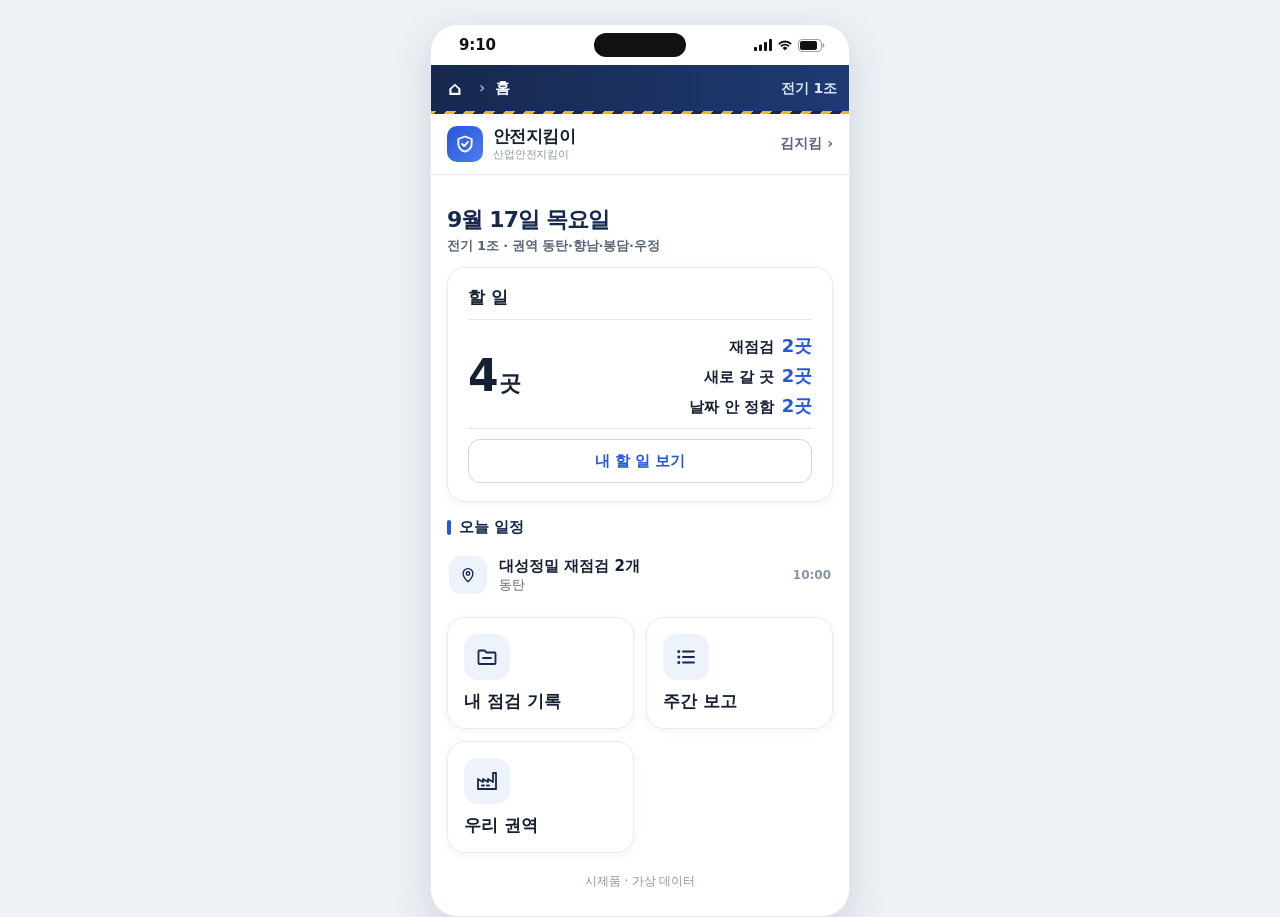
==== commit efec22f7: "revert: 지킴이 앱 모양 다시 그림을 되돌린다 Co-Authored-By: Claude Opus 5 (1M context) <noreply@anthropic.com>" ====
--- a/시제품/guard.html
+++ b/시제품/guard.html
@@ -9,7 +9,7 @@
 <link rel="icon" href="icon.svg">
 <link rel="stylesheet" href="common.css">
 </head>
-<body class="gd">
+<body>
 <div id="app" class="app"></div>
 <script src="seed.js"></script>
 <script src="geo.js"></script>
--- a/시제품/common.css
+++ b/시제품/common.css
@@ -451,114 +451,3 @@
 .gmap.nv .nvmap{position:absolute!important;inset:0;width:100%!important;height:100%!important}
 .nvpin{position:absolute;left:0;top:0;transform:translate(-50%,-100%)}
 .nvpin .gpin{position:static;transform:none;cursor:pointer}
-
-/* ===== 지킴이 앱 다시 그림 (2026-09-22) — 덜 꾸민 업무용 결 =====
-   그림자·그라데이션·알약 칩·선택 표시(✓)·큰 제목 되풀이를 걷고, 얇은 선과 목록으로 정리한다.
-   guard.html의 <body class="gd"> 아래에만 걸린다 — 근로자 앱·웹은 그대로. */
-.gd{--bg:#f4f5f7;--surface:#fff;--ink:#111827;--mid:#4b5563;--soft:#8b93a1;--line:#e5e7eb;--line2:#d1d5db;--ring:#e5e7eb;--r:10px;--r-s:8px;--sh:none;--navy:#111827}
-.gd .app{background:var(--bg)}
-.gd .bd{gap:10px;padding:0 16px 20px}
-.gd .app .bd > :first-child:not(.apptop){margin-top:12px}
-.gd .ft{background:linear-gradient(to top,var(--bg) 78%,rgba(244,245,247,0));padding:10px 16px 16px}
-.gd .scr.enter{animation:none}
-/* 머리글 한 줄 */
-.gd .apptop{margin:0 -16px 6px;background:#fff;border-bottom:1px solid var(--line)}
-.gd .gtop{display:flex;align-items:center;gap:2px;min-height:52px;padding:0 10px 0 4px}
-.gd .gtop h1{margin:0 0 0 8px;flex:1;min-width:0;font-size:17px;font-weight:700;letter-spacing:-.02em;white-space:nowrap;overflow:hidden;text-overflow:ellipsis}
-.gd .gback{flex:none;width:44px;height:44px;margin-right:-6px;border:none;background:none;color:var(--ink);display:grid;place-items:center;cursor:pointer}
-.gd .gback + h1{margin-left:4px}
-.gd .gend{flex:none;font-size:13px;color:var(--mid);white-space:nowrap}
-.gd .gend .me{background:none;border:none;min-height:44px;padding:0 2px;font:inherit;font-size:14px;font-weight:600;color:var(--mid);cursor:pointer}
-.gd .gtop .mark{flex:none;width:22px;height:22px;margin-left:8px;border-radius:6px;cursor:pointer;background:url("data:image/svg+xml,%3Csvg xmlns='http://www.w3.org/2000/svg' viewBox='0 0 24 24' fill='none' stroke='%23111827' stroke-width='2' stroke-linejoin='round'%3E%3Cpath d='M12 3 4 6v6c0 4.5 3.4 8.3 8 9 4.6-.7 8-4.5 8-9V6z'/%3E%3C/svg%3E") center/18px no-repeat;opacity:.55}
-/* 글자 */
-.gd .small{font-size:14px;color:var(--mid)}
-.gd .lbl{font-size:13px;font-weight:700;color:var(--mid);border:none;padding:0;margin-top:6px}
-.gd .grp{font-size:13px;color:var(--mid)}
-.gd .must,.gd .rest{border-radius:4px;font-weight:700}
-.gd .today{margin-top:10px}
-.gd div.today b{font-size:19px;font-weight:700;color:var(--ink);letter-spacing:-.02em}  /* div만 — 오늘 방문 핀(.gpin.today)과 이름이 겹친다 */
-.gd .sect h2{font-size:14px;font-weight:700;color:var(--mid)}
-.gd .sect h2::before{display:none}
-/* 면 — 그림자 없이 얇은 선 */
-.gd .q,.gd .task,.gd .item,.gd .stat,.gd .case,.gd .crow,.gd .app .kcard,.gd .tile{box-shadow:none;border:1px solid var(--line);border-radius:10px;background:#fff}
-.gd .app .q.now{box-shadow:none;border-color:var(--ink)}
-.gd .item:has(.chk){background:#fff}
-.gd .warnbar{border-radius:10px;box-shadow:none;border:1px solid #f3d19e;background:#fffaf2;padding:12px 14px}
-/* 단추 */
-.gd .btn{min-height:50px;border-radius:10px;font-size:16px;font-weight:700;box-shadow:none}
-.gd .btn:active{transform:none;filter:brightness(.92)}
-.gd .btn.sm{min-height:40px;font-size:14px;border-radius:8px}
-.gd .app .btn.ghost{background:#fff;color:var(--ink);border:1px solid var(--line2);border-radius:10px;box-shadow:none}
-.gd .add{border-radius:10px;border:1px dashed var(--line2);color:var(--ink);font-weight:600}
-/* 고르기 칸 — 선택 표시(✓) 없이, 고른 것은 짙게 */
-.gd .seg{gap:6px}
-.gd .seg button,.gd .app .seg button{min-height:40px;border-radius:8px;font-size:14px;font-weight:600;color:var(--mid);background:#fff;border:1px solid var(--line2);box-shadow:none}
-.gd .seg button.on,.gd .app .seg button.on{background:var(--ink);border-color:var(--ink);color:#fff}
-.gd .seg button.on::before{content:none}
-/* 홈 */
-.gd .app .kcard{padding:14px 16px;gap:8px}
-.gd .app .kt{font-size:15px;font-weight:700;padding-bottom:8px}
-.gd .app .kv{font-size:34px;font-weight:700}
-.gd .app .kv small{font-size:17px}
-.gd .app .kside em{color:var(--ink)}
-.gd .app .more{border-radius:8px;color:var(--ink);min-height:42px;font-weight:600}
-.gd .tiles{gap:8px}
-.gd .tile{min-height:84px;padding:14px;gap:8px}
-.gd .tile:active{transform:none;background:#f9fafb}
-.gd .app .tile .ic{background:none;width:auto;height:auto;border-radius:0;color:var(--ink);justify-content:start}
-.gd .tile b{font-size:16px;font-weight:700}
-.gd .frow .fic{background:#f3f4f6;color:var(--ink);border-radius:8px}
-/* 상태 표 — 알약 대신 작은 네모 */
-.gd .stt{border-radius:4px;padding:1px 6px;font-weight:700}
-.gd .donemark{box-shadow:none;width:64px;height:64px}
-
-/* ----- 내 할 일 ----- */
-.gd .gtool{display:flex;align-items:center;justify-content:space-between;gap:10px;margin-top:12px}
-.gd .gcount{font-size:15px;color:var(--mid)}
-.gd .gcount b{font-size:18px;color:var(--ink);font-weight:700;margin:0 1px}
-.gd .gcount small{font-size:13px;color:var(--soft)}
-/* 목록/지도 전환 — 작은 두 칸 */
-.gd .gsw{display:inline-flex;border:1px solid var(--line2);border-radius:8px;overflow:hidden;background:#fff}
-.gd .gsw button{display:inline-flex;align-items:center;gap:4px;min-height:36px;padding:0 11px;border:none;background:none;font:inherit;font-size:13px;font-weight:600;color:var(--mid);cursor:pointer}
-.gd .gsw button + button{border-left:1px solid var(--line2)}
-.gd .gsw button.on{background:var(--ink);color:#fff}
-/* 권역 칩 — 켜고 끄기 */
-.gd .gchips{display:flex;gap:6px;overflow-x:auto;scrollbar-width:none;margin:0 -16px;padding:0 16px 2px}
-.gd .gchips::-webkit-scrollbar{display:none}
-.gd .gchip{flex:none;display:inline-flex;align-items:center;gap:6px;min-height:36px;padding:0 12px;border:1px solid var(--line2);border-radius:8px;background:#fff;font:inherit;font-size:14px;font-weight:600;color:var(--ink);cursor:pointer}
-.gd .gchip span{font-size:12px;color:var(--soft);font-weight:700}
-.gd .gchip.on{background:#eef2fb;border-color:var(--brand);color:var(--brand)}
-.gd .gchip.on span{color:var(--brand)}
-.gd .gchip.clr{border-style:dashed;color:var(--mid)}
-/* 묶음 목록 */
-.gd .gsec{display:flex;flex-direction:column;gap:6px;margin-top:6px}
-.gd .gsec h3{margin:0;font-size:13px;font-weight:700;color:var(--mid);display:flex;align-items:center;gap:6px}
-.gd .gsec h3 em{font-style:normal;color:var(--soft)}
-.gd .grows{background:#fff;border:1px solid var(--line);border-radius:10px;overflow:hidden}
-.gd .grow + .grow{border-top:1px solid var(--line)}
-.gd .gmain{display:block;width:100%;text-align:left;border:none;background:none;padding:12px 14px 6px;font:inherit;color:inherit;cursor:pointer}
-.gd div.gmain{cursor:default}
-.gd .gl1{display:flex;align-items:center;gap:8px}
-.gd .gl1 b{font-size:16px;font-weight:700;letter-spacing:-.02em;min-width:0;white-space:nowrap;overflow:hidden;text-overflow:ellipsis}
-.gd .gchev{margin-left:auto;color:var(--soft);display:inline-flex}
-.gd .gl2{font-size:13px;color:var(--mid);margin-top:3px;line-height:1.45}
-.gd .gnote{font-size:14px;color:var(--ink);margin-top:6px;padding:8px 10px;background:#f9fafb;border-left:3px solid var(--amber);border-radius:0 6px 6px 0;line-height:1.5}
-.gd .gtag{flex:none;font-size:12px;font-weight:700;border-radius:4px;padding:1px 6px;line-height:1.5}
-.gd .gtag.t-back{background:var(--amber);color:#fff}
-.gd .gtag.t-re{background:#fff4e5;color:var(--amber)}
-.gd .gtag.t-first{background:#eef2fb;color:var(--brand)}
-.gd .gfoot{display:flex;align-items:center;justify-content:space-between;gap:10px;padding:2px 14px 12px}
-.gd .gfoot .btn{width:auto;padding:0 16px}
-.gd .gdate{display:inline-flex;align-items:center;gap:5px;font-size:13px;font-weight:600;color:var(--ink)}
-.gd .gdate.now{color:var(--brand)}
-.gd .gdate.none{color:var(--soft);font-weight:500}
-.gd .glink{border:none;background:none;min-height:36px;padding:0 2px;font:inherit;font-size:13px;font-weight:700;color:var(--brand);cursor:pointer}
-.gd .gempty{padding:28px 0;text-align:center;font-size:14px;color:var(--soft);background:#fff;border:1px solid var(--line);border-radius:10px}
-/* 지도 */
-.gd .gmap{border-radius:10px;border-color:var(--line)}
-.gd .gleg{font-weight:600}
-.gd .gsrc{font-size:11px;color:var(--soft)}
-.gd .gpin b{font-size:11px}
-.gd .frow{border:1px solid var(--line);border-radius:10px;padding:10px 12px}
-.gd .frow + .frow{margin-top:-2px}
-.gd .maplink{background:#fff;border:1px solid var(--line2);border-radius:10px;color:var(--ink);box-shadow:none}
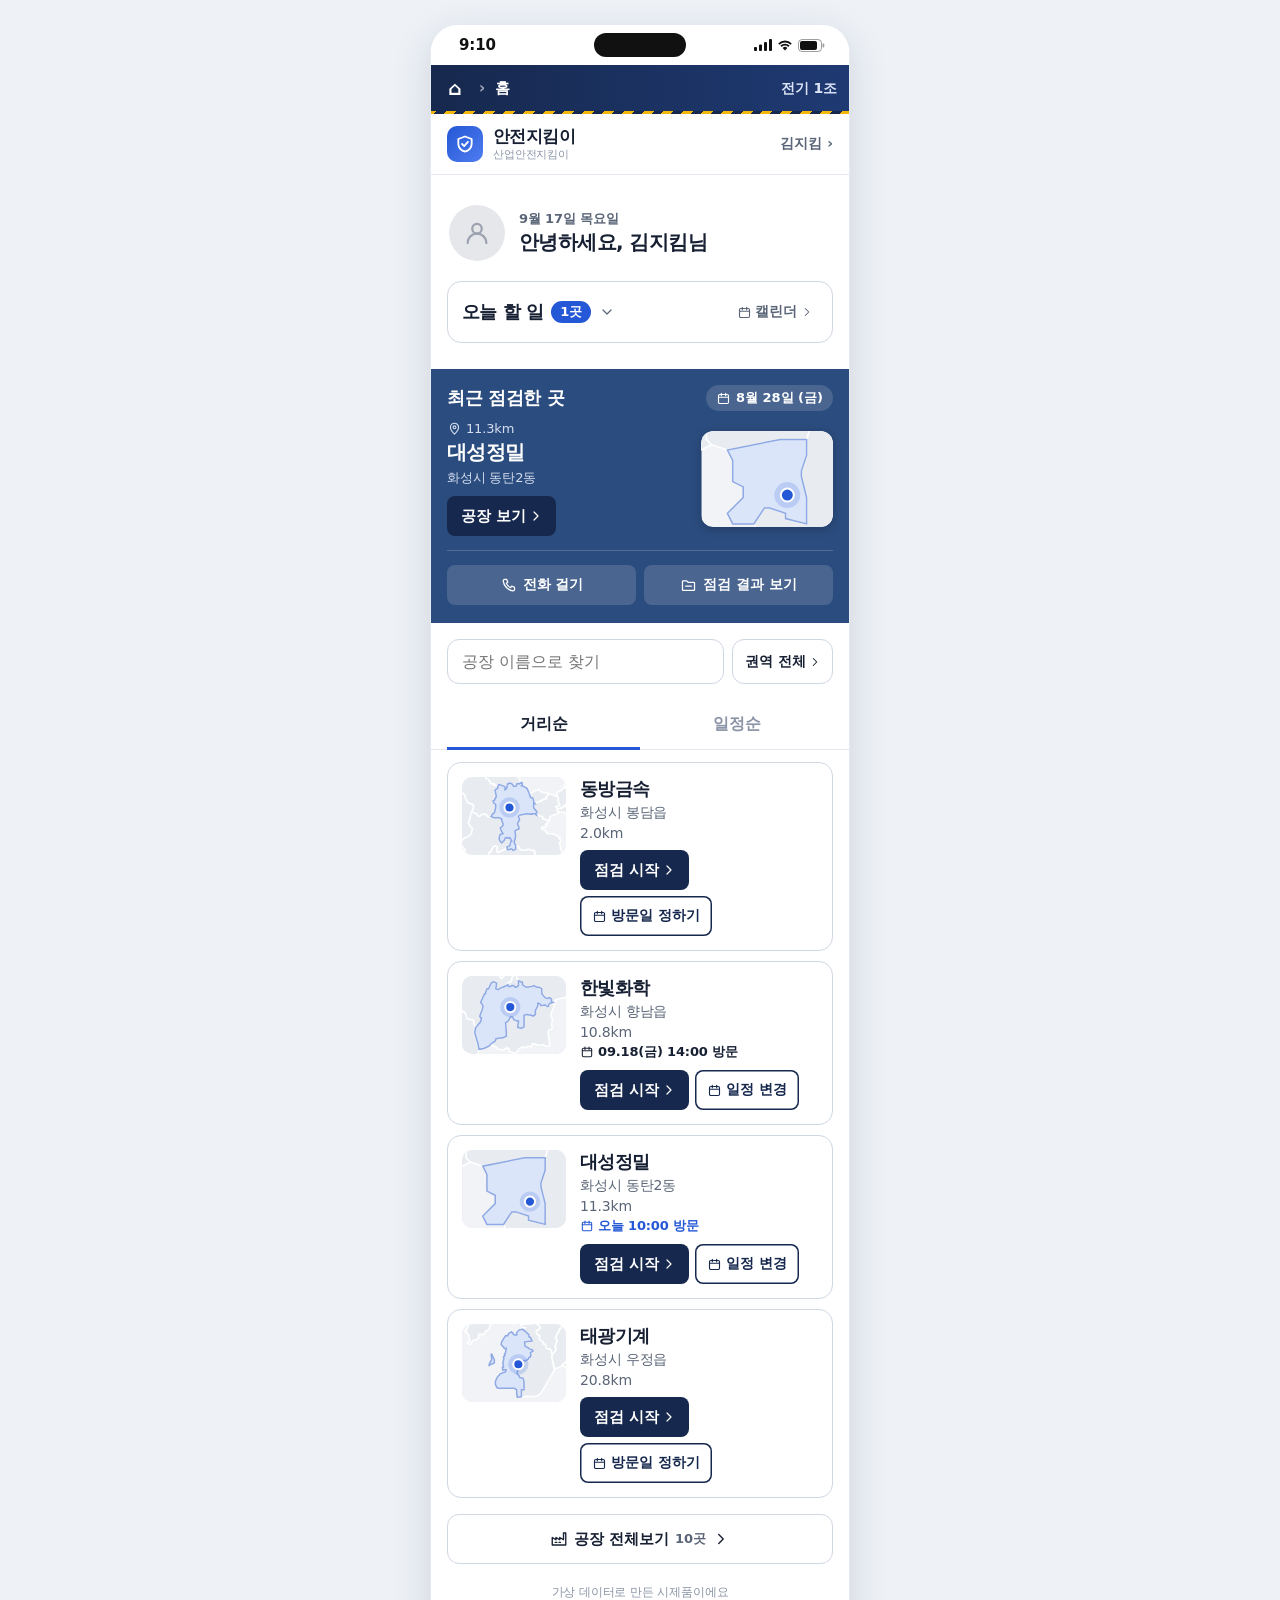
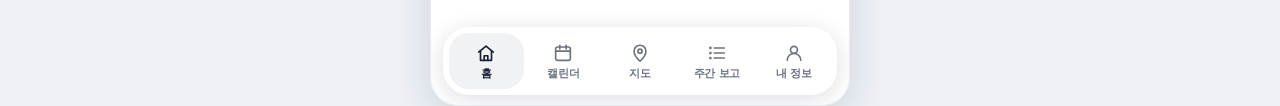
==== commit 9ddd8c0b: "feat: 지킴이 앱 홈 화면 이름을 안전지킴이로, 방패 PNG 아이콘 추가 Co-Authored-By: Claude Opus 5.5 <noreply@anthropic.com>" ====
--- a/시제품/guard.html
+++ b/시제품/guard.html
@@ -4,9 +4,14 @@
 <meta charset="utf-8">
 <meta name="viewport" content="width=device-width,initial-scale=1,maximum-scale=1,user-scalable=no,viewport-fit=cover">
 <meta name="theme-color" content="#111111">
-<link rel="manifest" href="manifest.webmanifest">
-<title>지킴이 앱 시제품</title>
-<link rel="icon" href="icon.svg">
+<!-- 홈 화면에 추가했을 때 이름과 아이콘 (2026-10-07 지킴이 설문 — 공용 manifest의 "안전 시제품"·SVG 아이콘 대신 지킴이 전용) -->
+<link rel="manifest" href="guard.webmanifest">
+<title>안전지킴이</title>
+<meta name="apple-mobile-web-app-title" content="안전지킴이">
+<meta name="apple-mobile-web-app-capable" content="yes">
+<meta name="mobile-web-app-capable" content="yes">
+<link rel="apple-touch-icon" href="guard-icon-180.png">
+<link rel="icon" href="guard-icon-192.png" type="image/png">
 <link rel="stylesheet" href="common.css">
 </head>
 <body>
--- a/시제품/common.css
+++ b/시제품/common.css
@@ -379,17 +379,17 @@
 .progtop{padding:10px 16px 12px;background:#fff;border-top:1px solid var(--ring)}
 .progtop .rowx{display:flex;justify-content:space-between;align-items:baseline;gap:8px;margin-bottom:8px}
 .progtop .t{font-size:15px;font-weight:800}
-.crow{background:var(--surface);border:1px solid var(--ring);border-left-width:3px;border-radius:14px;padding:12px 14px;display:flex;flex-direction:column;gap:8px;box-shadow:0 2px 10px rgba(23,32,51,.05)}
+/* 묶음마다 흰 칸 하나에 줄로 — 왼쪽 색 띠·옅은 바탕은 뺐다 (2026-09-28 사용자: 박스 왼쪽 초록 띠 없애기). 낸 점검 다시 보기(.rlist)와 같은 모양 */
+.clist{background:var(--surface);border:1px solid var(--line2);border-radius:14px;padding:0 14px}
+.crow{display:flex;flex-direction:column;gap:10px;padding:14px 0}
+.crow + .crow{border-top:1px solid var(--line)}
 .crow .ctop{display:flex;gap:10px;align-items:flex-start}
-.crow .t{font-size:16px;font-weight:700;line-height:1.4}
-.cnum{flex:none;width:26px;height:26px;border-radius:8px;background:#eef2fb;color:var(--navy);font-size:13px;font-weight:800;display:grid;place-items:center}
-.crow.ok{border-left-color:var(--green);background:#fbfdfc}
-.crow.bad{border-left-color:var(--amber);background:#fffdfa}
-.crow.na{border-left-color:#9aa6b8;background:#fafbfc}
-/* 답은 셋 — 답한 뒤에도 버튼이 남아 한 번에 고친다 (2026-09-18) */
-.cans{display:flex;gap:6px}
-.cans button{flex:1;min-width:0;min-height:50px;border:none;border-radius:var(--r-s);padding:0 4px;background:#fff;color:var(--mid);font-size:15px;font-weight:700;white-space:nowrap;cursor:pointer;box-shadow:inset 0 0 0 1.5px var(--line2)}
-.cans button.on{color:#fff;box-shadow:none}
+.crow .t{font-size:16px;font-weight:700;line-height:1.45}
+.cnum{flex:none;min-width:20px;font-size:14px;font-weight:700;color:var(--soft);line-height:23px}
+/* 답은 셋 — 회색 틀 안에 셋을 나란히, 고른 것만 색으로 채운다. 답한 뒤에도 남아 한 번에 고친다 (2026-09-18) */
+.cans{display:flex;gap:4px;padding:4px;background:#f1f3f6;border-radius:var(--r-s)}
+.cans button{flex:1;min-width:0;min-height:46px;border:none;border-radius:9px;padding:0 4px;background:transparent;color:var(--mid);font-size:15px;font-weight:700;white-space:nowrap;cursor:pointer}
+.cans button.on{color:#fff;box-shadow:0 1px 3px rgba(23,32,51,.18)}
 .cans button.on::before{margin-right:4px}
 .cans button.on.ok{background:var(--green)}
 .cans button.on.ok::before{content:"✓"}
@@ -397,26 +397,56 @@
 .cans button.on.bad::before{content:"⚠"}
 .cans button.on.na{background:#6b7789}
 .cans button.on.na::before{content:"—"}
-.cmemo{font-size:13px;color:var(--mid);line-height:1.5}
+/* 답이 넷 (2026-10-07) — 양호 | 보통 | 불량 | 해당 없음. 좁은 폰에서도 한 줄에 들게 글자를 줄이고, 고른 것의 표시는 그대로 */
+.cans.c4 button{font-size:14px;padding:0 2px;letter-spacing:-.02em}
+.cans.c4 button.on::before{margin-right:2px}
+.cans button.on.amid{background:#8f6a00}
+/* 네 칸이면 좁은 폰에서 "— 해당 없음"이 잘려서, 보통과 해당 없음은 표시 없이 색과 글로만 (양호 ✓ · 불량 ⚠은 남김) */
+.cans.c4 button.on.amid::before,.cans.c4 button.on.na::before{content:none}
+/* 보통 표시 — 글꼴의 ○는 다른 글자보다 크게 그려져서 CSS로 작은 동그라미를 그린다 */
+.cmid{display:inline-block;width:.62em;height:.62em;border:2px solid currentColor;border-radius:50%;vertical-align:-.02em}
+/* 평가 내용 (2026-10-07) — 어느 답이든 한 줄로 적어 둔다. 안 적었으면 작은 더하기, 적었으면 그 글을 보이고 눌러 고친다 */
+.ceval{align-self:flex-start;display:inline-flex;align-items:center;gap:4px;min-height:36px;margin-left:30px;border:none;background:none;padding:0;font:inherit;font-size:13px;font-weight:700;color:var(--brand);cursor:pointer;text-align:left}
+.ceval.has{align-self:stretch;display:block;padding:8px 10px;border-radius:10px;background:#f6f8fb;color:var(--ink);font-weight:500;line-height:1.5}
+.ceval.has b{display:block;font-size:12px;font-weight:800;color:var(--mid)}
+.cmemo{margin-left:30px;font-size:13px;color:var(--mid);line-height:1.5}
+/* 테마마다 한 쪽 (2026-09-28) — 위 칩 줄로 쪽을 옮기고, 아래 이전 | 다음 단추로 넘긴다 */
+.cpg{position:relative;display:flex;gap:6px;overflow-x:auto;margin:0 -16px;padding:2px 16px 4px;scrollbar-width:none}
+.cpg::-webkit-scrollbar{display:none}
+.cpg button{flex:none;min-height:40px;display:inline-flex;align-items:center;gap:5px;border:1px solid var(--line2);border-radius:999px;padding:0 12px;background:#fff;color:var(--mid);font:inherit;font-size:13px;font-weight:700;white-space:nowrap;cursor:pointer}
+.cpg button em{font-style:normal;min-width:18px;height:18px;border-radius:9px;padding:0 5px;background:var(--brand-l);color:var(--brand);font-size:11px;font-weight:800;display:inline-grid;place-items:center}
+.cpg button.done{color:var(--green)}
+.cpg button.done svg{stroke-width:2.4}
+.cpg button.on{background:var(--ink);border-color:var(--ink);color:#fff}
+.cpg button.on em{background:rgba(255,255,255,.2);color:#fff}
+.cph{display:flex;align-items:baseline;gap:8px;margin-top:6px}
+.cph b{font-size:19px;font-weight:800;color:var(--ink)}
+.cpn{font-size:13px;font-weight:800;color:var(--brand)}
+.cpt{display:flex;flex-wrap:wrap;align-items:center;gap:4px;margin-bottom:2px}
+.cpt .alldone{display:inline-flex;align-items:center;gap:2px;color:var(--green);font-size:12px;font-weight:800}
+.cgo{width:100%;min-height:52px;display:flex;align-items:center;gap:6px;border:none;background:none;padding:0;font:inherit;font-size:15px;font-weight:700;color:var(--ink);text-align:left;cursor:pointer}
+.cgo span:first-child{flex:1}
+.cgo + .cgo{border-top:1px solid var(--line)}
+.btn.cnext{display:flex;align-items:center;justify-content:center;gap:4px;word-break:keep-all;line-height:1.3}
+.btn.cnext .nw{white-space:nowrap}
+.btn.cnext .cnl{min-width:0;text-align:center}
+.btn.cnext svg{flex:none}
+.gft2 .btn{display:flex;align-items:center;justify-content:center;gap:4px}
 /* 위에 남는 진행 줄 — 상태별로 색을 나눠 채운다 */
 .progtop .prog{display:flex;gap:2px;background:#e9edf2}
 .progtop .prog i.ok{background:var(--green)}
 .progtop .prog i.bad{background:var(--amber)}
 .progtop .prog i.na{background:#9aa6b8}
+.progtop .prog i.amid{background:#c9a227}
+.progtop .tally .amid{color:#8f6a00}
 .progtop .tally{display:flex;flex-wrap:wrap;gap:10px;margin-top:8px;font-size:13px;font-weight:700;color:var(--mid)}
 .progtop .tally .ok{color:var(--green)}
 .progtop .tally .bad{color:var(--amber)}
-/* 묶음 머리글을 눌러 접는다 */
-.grp.gh{width:100%;min-height:44px;padding:8px 2px;border:none;background:none;text-align:left;cursor:pointer}
-.grp .rest{background:var(--brand-l);color:var(--brand);border-radius:999px;padding:2px 8px;font-size:12px;font-weight:800}
 /* 회사 창 약도 (2026-09-20) — 실제 지도가 아니라 공장 자리만 보여 주는 그림이다 */
 .map{position:relative;border-radius:var(--r);overflow:hidden;box-shadow:inset 0 0 0 1px var(--line)}
 .map svg{display:block;width:100%;height:auto}
 .map .pin{position:absolute;left:49%;top:36%;transform:translate(-50%,-50%);display:flex;flex-direction:column;align-items:center;gap:3px;color:var(--brand)}
 .map .pin b{background:var(--ink);color:#fff;font-size:12px;font-weight:800;border-radius:999px;padding:3px 9px;white-space:nowrap}
-.place{display:flex;flex-direction:column;gap:4px}
-.place b{font-size:15px}
-.place .small{display:flex;align-items:center;gap:5px}
 .maplink{min-height:44px;display:flex;align-items:center;justify-content:center;gap:6px;border:none;border-radius:var(--r-s);background:var(--brand-l);color:var(--brand);font-size:15px;font-weight:700;cursor:pointer}
 /* 지킴이 점검 상태 — 운영자 제출 검사 (2026-09-22) */
 .stt{display:inline-block;border-radius:999px;padding:2px 9px;font-size:12px;font-weight:800;white-space:nowrap;vertical-align:1px}
@@ -429,25 +459,527 @@
 .gmap path{fill:#e6eaf0;stroke:#c9d1dc;stroke-width:1;vector-effect:non-scaling-stroke}
 .gmap path.mine{fill:#e3ebfb;stroke:#8fa9e4;cursor:pointer}
 .gmap path.mine.on{fill:#d3e0fa;stroke:var(--brand);stroke-width:2}
+/* 구 4곳을 구획도 색으로 옅게 칠하고 경계는 흰 선 (2026-09-28 사용자 지시). 구를 고르면 그 구만 읍·면·동으로 보이고 나머지는 안 그린다 */
+.gmap path.gu{fill-opacity:.18;stroke:#fff;stroke-width:2;cursor:pointer}
+.gmap path.gu.open{fill:none;stroke:#8190a8;stroke-width:1.5;stroke-opacity:.6;cursor:default}
+.gmap path.dong{fill-opacity:.18;stroke:#fff;stroke-width:1.2}
+.gmap path.city{fill:none;stroke:#8190a8;stroke-width:1.5;stroke-opacity:.6;stroke-linejoin:round}
+.glab.gulab{font-size:14px;color:var(--ink);background:rgba(255,255,255,.9);padding:2px 9px;border-radius:999px;box-shadow:0 1px 3px rgba(23,32,51,.15)}
+/* 구 고르기 — 회색 틀 안에 다섯 칸, 칸마다 구 색 점. 고른 칸은 흰 바탕에 구 색 테두리 */
+.gusel{display:flex;gap:3px;padding:4px;background:#eef1f5;border-radius:14px}
+.gusel button{flex:1;min-width:0;min-height:44px;display:flex;align-items:center;justify-content:center;gap:5px;border:none;border-radius:10px;padding:0 2px;background:transparent;color:var(--mid);font:inherit;font-size:14px;font-weight:700;white-space:nowrap;cursor:pointer}
+.gusel i{flex:none;width:9px;height:9px;border-radius:50%;background:var(--gc)}
+.gusel i.all{background:conic-gradient(#2e9d6b 0 25%,#3d82c4 0 50%,#e0853a 0 75%,#c2b236 0)}
+.gusel button.on{background:#fff;color:var(--ink);font-weight:800;box-shadow:0 1px 3px rgba(23,32,51,.14),inset 0 0 0 1.5px var(--gc,var(--brand))}
+.nvlab{position:absolute;left:0;top:0;transform:translate(-50%,-50%);pointer-events:none}
+.nvlab .glab{position:static;transform:none;display:inline-block}
 .glab{position:absolute;transform:translate(-50%,-50%);font-size:13px;font-weight:800;color:var(--navy);background:rgba(255,255,255,.75);border-radius:6px;padding:1px 6px;pointer-events:none;white-space:nowrap}
-.gpin{position:absolute;transform:translate(-50%,-100%);display:flex;flex-direction:column;align-items:center;gap:2px;border:none;background:none;padding:0;cursor:pointer;min-width:44px;min-height:44px;justify-content:flex-end}
-.gpin i{font-style:normal;font-size:12px;font-weight:800;border-radius:999px;padding:4px 9px;box-shadow:0 2px 6px rgba(23,32,51,.25);white-space:nowrap}
-.gpin b{font-size:11px;font-weight:800;color:var(--ink);background:rgba(255,255,255,.85);border-radius:5px;padding:0 4px;white-space:nowrap}
-.gpin.k-back i{background:var(--amber);color:#fff}
-.gpin.k-re i{background:#fff;color:var(--amber);box-shadow:inset 0 0 0 2px var(--amber),0 2px 6px rgba(23,32,51,.2)}
-.gpin.k-first i{background:var(--brand);color:#fff}
-.gpin.today i{outline:3px solid #111;outline-offset:2px}
-.gpin.sel i{transform:scale(1.15)}
 .gleg{display:flex;flex-wrap:wrap;gap:12px;font-size:12px;font-weight:700;color:var(--mid)}
 .gleg span{display:inline-flex;align-items:center;gap:5px}
 .gleg i{width:12px;height:12px;border-radius:50%;display:inline-block}
-.gleg i.k-back{background:var(--amber)}
-.gleg i.k-re{background:#fff;box-shadow:inset 0 0 0 2px var(--amber)}
-.gleg i.k-first{background:var(--brand)}
-.gleg i.today{background:#fff;outline:2px solid #111;outline-offset:1px}
+.gleg i.due{margin-left:3px;background:var(--brand);box-shadow:0 0 0 2px #fff,0 0 0 3px var(--brand)}
+.gleg i.etc{width:9px;height:9px;background:#8a94a6}
+/* 공장 핀 (2026-09-28) — 점검 예정은 파란 물방울 핀(끝이 공장 자리)과 이름, 나머지는 작은 회색 점(가운데가 공장 자리) */
+.gpin2{position:absolute;border:none;background:none;padding:0;cursor:pointer}
+.gpin2::after{content:"";position:absolute;inset:-8px}
+.gpin2.due{transform:translate(-50%,-100%);color:var(--brand);z-index:2;filter:drop-shadow(0 2px 3px rgba(23,32,51,.35))}
+.gpin2.due svg{position:static;width:28px;height:37px;display:block;transform-origin:50% 100%;transition:transform .15s}
+.gpin2.due path{fill:currentColor;stroke:#fff;stroke-width:1.6}
+.gpin2.due circle{fill:#fff}
+.gpin2.due b{position:absolute;top:100%;left:50%;transform:translateX(-50%);margin-top:3px;font-size:12px;font-weight:800;color:var(--ink);background:#fff;border-radius:6px;padding:1px 6px;white-space:nowrap}
+.gpin2.etc{transform:translate(-50%,-50%);width:24px;height:24px;display:grid;place-items:center;z-index:1}
+.gpin2.etc i{width:12px;height:12px;border-radius:50%;background:#8a94a6;border:2px solid #fff;box-shadow:0 1px 3px rgba(23,32,51,.3);transition:transform .15s}
+.gpin2.sel.due{color:var(--brand-d)}
+.gpin2.sel.due svg{transform:scale(1.18)}
+.gpin2.sel.etc i{background:var(--ink);transform:scale(1.35)}
+.nvmk{position:absolute;left:0;top:0}
 .gsrc{font-size:11px;color:var(--soft)}
 /* 네이버 지도를 깔 때 (2026-09-22) — 핀은 마커 속 내용으로, 바닥 가운데가 좌표에 오게 */
 /* 네이버 지도가 자기 칸의 position을 덮어쓰므로 크기를 !important로 못 박는다 — 안 그러면 높이가 0이 된다 */
 .gmap.nv .nvmap{position:absolute!important;inset:0;width:100%!important;height:100%!important}
 .nvpin{position:absolute;left:0;top:0;transform:translate(-50%,-100%)}
-.nvpin .gpin{position:static;transform:none;cursor:pointer}
+
+/* ===== 지킴이 홈 = 공장 목록 · 하단바 (2026-09-22, 사용자가 준 세차장 예약 앱 구성을 참고) ===== */
+.ghello{display:flex;align-items:center;gap:14px;padding:14px 2px 4px}
+.gav{flex:none;width:56px;height:56px;border-radius:50%;background:#e5e7eb;color:#9ca3af;display:grid;place-items:center}
+.ghello > div{flex:1;min-width:0}
+.ghello b{display:block;font-size:20px;font-weight:800;letter-spacing:-.03em}
+/* 인삿말 위 날짜 (2026-09-22 사용자: 한 줄로 잇지 말고 나눠서, 조 이름은 빼고) */
+.ghello .ghdate{display:block;font-size:13px;font-weight:600;color:var(--mid);margin-bottom:1px}
+/* 오늘 할 일 카드 — 공장 카드와 같은 흰 칸·테두리, 줄마다 시간 · 공장 (2026-09-22) */
+.gtd{background:#fff;border:1px solid var(--line2);border-radius:14px;padding:6px 14px;margin:4px 0 10px}
+/* 아코디언 — 행 높이 0fr ↔ 1fr로 미끄러지게 (2026-09-22 사용자 지시) */
+.gtdl{display:grid;grid-template-rows:0fr;opacity:0;transition:grid-template-rows .25s ease,opacity .2s ease}
+.gtd.open .gtdl{grid-template-rows:1fr;opacity:1}
+.gtdl > div{overflow:hidden;min-height:0}
+.gtdl > div::before{content:"";display:block;height:6px}
+.gtdh{display:flex;align-items:center;gap:8px;min-height:48px}
+.gtdtg{flex:1;min-width:0;display:flex;align-items:center;gap:8px;min-height:48px;padding:0;border:none;background:none;font:inherit;color:var(--ink);text-align:left;cursor:pointer}
+span.gtdtg{cursor:default}
+.gtdar{display:inline-grid;place-items:center;color:var(--mid);transform:rotate(90deg);transition:transform .15s}
+.gtdar.on{transform:rotate(-90deg)}
+.gtdh em.none{background:#f1f2f4;color:var(--mid)}
+.gtdh b{font-size:18px;font-weight:800;letter-spacing:-.03em}
+.gtdh em{font-style:normal;font-size:13px;font-weight:800;color:#fff;background:var(--brand);border-radius:999px;padding:2px 9px}
+.gtdcal{margin-left:auto;display:inline-flex;align-items:center;gap:3px;min-height:32px;padding:0 4px;border:none;background:none;font:inherit;font-size:14px;font-weight:700;color:var(--mid);cursor:pointer}
+.gtdr{display:flex;flex-direction:column;gap:10px;padding:12px 0;border-top:1px solid var(--line)}
+.gtdrow{display:flex;align-items:flex-start;gap:12px;width:100%;padding:0;border:none;background:none;font:inherit;text-align:left;color:var(--ink);cursor:pointer}
+/* 방문 시각 — 색 칸 없이 굵은 숫자와 작은 "방문", 오른쪽 가는 선으로 가른다 (2026-09-28 사용자 지시: AI스럽지 않게) */
+.gtdt{flex:none;min-width:58px;display:flex;flex-direction:column;padding:1px 12px 1px 0;border-right:1px solid var(--line2)}
+.gtdt b{font-size:18px;font-weight:800;color:var(--ink);letter-spacing:-.02em;font-variant-numeric:tabular-nums;line-height:1.25}
+.gtdt small{font-size:12px;font-weight:700;color:var(--mid)}
+.gtdn{flex:1;min-width:0;display:flex;flex-direction:column;gap:1px}
+.gtdn b{font-size:17px;font-weight:800;letter-spacing:-.03em;white-space:nowrap;overflow:hidden;text-overflow:ellipsis}
+.gtdn small{font-size:13px;color:var(--mid)}
+.gtdrow > svg{flex:none;color:var(--soft);align-self:center}
+/* 한 줄 요약 — 시각·이름 아래 한 줄 폭 전체, 옅은 회색 칸, 앞에 작은 반짝이와 "AI 요약" */
+.gtdai{width:100%;display:flex;gap:6px;align-items:flex-start;word-break:keep-all;border:none;font-family:inherit;text-align:left;cursor:pointer;padding:8px 10px;border-radius:10px;background:#f5f6f8;color:var(--ink);font-size:13px;font-weight:500;line-height:1.5;white-space:normal}
+.gtdai > svg{flex:none;margin-top:2px;color:var(--violet)}
+.gtdai > span{flex:1;min-width:0}
+.gtdai > svg:last-child{align-self:center;margin-top:0;color:var(--soft)}
+.gtdai:active{background:#eceef2}
+/* AI 요약 자세히 창 (2026-09-28) */
+.gbh{display:flex;align-items:center;gap:10px}
+.gbi{flex:none;width:36px;height:36px;border-radius:10px;display:grid;place-items:center;background:var(--violet-l);color:var(--violet)}
+.gbh b{display:block;font-size:17px;font-weight:800}
+.gbh small{display:block;font-size:13px;color:var(--mid)}
+.gbs{padding:12px 14px;border-radius:12px;background:#f5f6f8;font-size:15px;line-height:1.55;word-break:keep-all}
+.gbl{margin:0;padding-left:22px;display:flex;flex-direction:column;gap:6px;font-size:15px;line-height:1.45;word-break:keep-all}
+.gbl li::marker{color:var(--violet);font-weight:800}
+.gtdai em{font-style:normal;font-weight:800;color:var(--violet);margin-right:5px}
+.ghello .live{flex:none}
+/* 정렬 탭 — 밑줄 */
+.gtabs{display:flex;margin:6px -16px 0;padding:0 16px;border-bottom:1px solid var(--line)}
+.gtab{flex:1;min-height:48px;border:none;border-bottom:3px solid transparent;margin-bottom:-1px;background:none;font:inherit;font-size:16px;font-weight:700;color:var(--soft);cursor:pointer}
+.gtab.on{color:var(--ink);border-bottom-color:var(--brand)}
+/* 공장 카드 — 왼쪽 사진, 오른쪽 이름·위치·거리·단추 */
+.fcard{display:flex;gap:14px;align-items:flex-start;background:#fff;border:1px solid var(--line2);border-radius:14px;padding:14px}
+.hlist{display:flex;flex-direction:column;gap:10px}  /* 홈 공장 카드 사이 간격 (2026-10-01 사용자 — 붙어 보였다) */
+.fphw{flex:none;width:104px;height:78px;padding:0;border:none;border-radius:10px;overflow:hidden;background:none;cursor:pointer}
+.fph{display:block;width:100%;height:100%}
+.fbody{flex:1;min-width:0;display:flex;flex-direction:column;gap:3px}
+.fnm{display:flex;align-items:flex-start;gap:8px}
+.fname{flex:1;min-width:0;padding:0;border:none;background:none;text-align:left;font:inherit;font-size:18px;font-weight:800;letter-spacing:-.03em;color:var(--ink);white-space:nowrap;overflow:hidden;text-overflow:ellipsis;cursor:pointer}
+.ftag{flex:none;font-size:12px;font-weight:800;border-radius:6px;padding:2px 7px;margin-top:2px}
+.ftag.t-back{background:var(--amber);color:#fff}
+.floc,.fmeta{font-size:14px;color:var(--mid)}
+.fwhen{display:flex;align-items:center;gap:4px;flex-wrap:wrap;font-size:13px;font-weight:600;color:var(--ink)}
+.fwhen.now{color:var(--brand)}
+.fwhen.none{color:var(--soft);font-weight:500}
+.fwhen.wait{color:var(--brand);font-weight:700}
+.fwhen.no{color:var(--amber);font-weight:700}
+.fwhen.note{display:-webkit-box;-webkit-line-clamp:2;-webkit-box-orient:vertical;overflow:hidden;font-weight:500;color:var(--mid)}
+.fbtns{display:flex;flex-wrap:wrap;gap:6px;margin-top:6px}
+.fbtns .fbtn{margin-top:0}
+.fbtn.fsub{gap:4px;padding:0 12px;font-size:14px}  /* 일정 변경 — 테두리 단추, 점검 시작 옆 */
+.fbtn{align-self:flex-start;margin-top:6px;display:inline-flex;align-items:center;gap:2px;min-height:40px;padding:0 12px 0 14px;border:none;border-radius:8px;background:#16284d;color:#fff;font:inherit;font-size:15px;font-weight:700;cursor:pointer}
+.fbtn.line{background:#fff;color:#16284d;box-shadow:inset 0 0 0 1.5px #16284d}
+/* 하단바 — 떠 있는 둥근 막대, 지금 화면은 옅은 회색 바탕 */
+.gnav{position:sticky;bottom:10px;z-index:6;display:flex;gap:2px;margin:0 12px 10px;padding:6px;background:#fff;border-radius:26px;box-shadow:0 4px 22px rgba(17,24,39,.14)}
+.gnav button{flex:1;display:flex;flex-direction:column;align-items:center;justify-content:center;gap:2px;min-height:56px;border:none;border-radius:20px;background:none;font:inherit;font-size:12px;font-weight:600;color:#6b7280;cursor:pointer}
+.gnav button.on{background:#f1f2f4;color:var(--ink)}
+.scr:has(+ .gnav) .ft{bottom:84px}
+/* 최근 방문한 곳 — 폭 전체를 쓰는 칸, 오른쪽에 사진 (2026-09-22, 참고 앱의 "최근방문매장") */
+.gvisit{margin:4px -16px 0;padding:16px 16px 18px;background:#2b4c7e;color:#fff}
+.gvt{display:flex;align-items:center;justify-content:space-between;gap:10px;font-size:18px;font-weight:800;letter-spacing:-.02em;margin-bottom:10px}
+.gvdate{display:inline-flex;align-items:center;gap:5px;font-size:13px;font-weight:700;color:#fff;background:rgba(255,255,255,.14);border-radius:999px;padding:4px 10px;letter-spacing:0}
+.gvrow{display:flex;gap:14px;align-items:center}
+.gvtx{flex:1;min-width:0;display:flex;flex-direction:column;gap:3px}
+.gvkm{display:flex;align-items:center;gap:4px;font-size:13px;color:#d5def0}
+.gvtx b{font-size:20px;font-weight:800;letter-spacing:-.03em}
+.gvsub{font-size:13px;color:#d5def0}
+.gvbtn{background:#16284d}
+.gvph{flex:none;width:132px;height:96px;padding:0;border:none;border-radius:12px;overflow:hidden;background:none;cursor:pointer;box-shadow:0 2px 10px rgba(0,0,0,.2)}
+.gvph .fph{width:100%;height:100%}
+/* 파란 칸 아래쪽의 작은 단추 둘 — 가로로 나란히 (2026-09-22 사용자 지시) */
+.gacts{display:flex;gap:8px;margin-top:14px;padding-top:14px;border-top:1px solid rgba(255,255,255,.18)}
+.gact{flex:1;display:inline-flex;align-items:center;justify-content:center;gap:6px;min-height:40px;padding:0 10px;border:none;border-radius:8px;background:rgba(255,255,255,.14);color:#fff;font:inherit;font-size:14px;font-weight:700;white-space:nowrap;cursor:pointer;text-decoration:none}
+.gact:active{background:rgba(255,255,255,.24)}
+.gact{flex:1 1 0;min-width:0}
+@media (max-width:359px){.gact{font-size:13px;padding:0 6px;gap:4px}.gact svg{display:none}}  /* 작은 폰에서 두 단추가 칸을 넘지 않게 */
+.gact em{font-style:normal;font-size:12px;font-weight:800;background:#fff;color:#2b4c7e;border-radius:999px;padding:1px 7px}
+.gact em.warn{background:var(--amber);color:#fff}
+/* ===== 지킴이 캘린더 (2026-09-22) — 방문일을 잡으면 그 날짜 칸에 저절로 올라간다 ===== */
+.calh{display:flex;align-items:center;justify-content:center;gap:18px;margin-top:10px}
+.calh b{font-size:18px;font-weight:800;letter-spacing:-.02em;min-width:120px;text-align:center}
+.cmv{width:40px;height:40px;border:1px solid var(--line2);border-radius:10px;background:#fff;display:grid;place-items:center;color:var(--ink);cursor:pointer}
+.cmv.nx svg{transform:rotate(180deg)}
+.cgrid{display:grid;grid-template-columns:repeat(7,minmax(0,1fr));gap:2px;background:#fff;border:1px solid var(--line);border-radius:14px;padding:8px}
+.cwd{text-align:center;font-size:12px;font-weight:700;color:var(--mid);padding:4px 0}
+.cwd.sun,.cday.sun .cn{color:#d14343}
+.cwd.sat,.cday.sat .cn{color:var(--brand)}
+/* 오늘 칸은 .ctoday — .today는 홈 인삿말 줄에 이미 있어(margin-top:14px) 17일이 아래로 내려갔다 (2026-09-22) */
+.cday{height:50px;min-width:0;border:none;border-radius:10px;background:none;display:flex;flex-direction:column;align-items:center;justify-content:flex-start;gap:4px;padding:6px 0 0;font:inherit;cursor:pointer}
+.cday.blank{cursor:default}
+.cday .cn{font-size:14px;font-weight:700;color:var(--ink);width:26px;height:26px;border-radius:50%;display:grid;place-items:center}
+.cday.ctoday .cn{box-shadow:inset 0 0 0 2px var(--ink)}
+.cday.sel{background:#eef2fb}
+.cday.sel .cn{background:var(--brand);color:#fff}
+.cdots{display:flex;gap:2px;align-items:center;min-height:6px}
+.cdots i{width:14px;height:4px;border-radius:2px;display:block}
+.cdots i.k-visit{background:var(--brand)}
+.cdots em{font-style:normal;font-size:10px;font-weight:800;color:var(--mid)}
+.cdh{display:flex;align-items:baseline;gap:8px;margin-top:8px;font-size:16px;font-weight:800;letter-spacing:-.02em}
+.cdh em{font-style:normal;font-size:13px;font-weight:700;color:var(--mid)}
+.cnone{padding:18px;text-align:center;font-size:14px;color:var(--soft);background:#fff;border:1px dashed var(--line2);border-radius:12px}
+/* 하단바가 여섯 칸이 되어 작은 폰에서는 글자를 줄인다 */
+.gnav button span{white-space:nowrap;font-size:11px;letter-spacing:-.03em}  /* 여섯 칸이라 한 칸이 좁다 — "점검 기록"이 두 줄로 꺾이지 않게 */
+@media (max-width:379px){.gnav{margin:0 8px 8px;padding:4px}.gnav button{min-height:52px}.gnav button span{font-size:10.5px}}
+/* ===== 지킴이 공장 목록 (G8, 2026-09-22) — 카드 전체가 회사 창으로 가는 단추 ===== */
+.fall{width:100%;text-align:left;font:inherit;color:inherit;cursor:pointer;align-items:center}
+.fall .fphw{display:block}
+.fall .fbody > span{display:block}
+.fall .fname{font-size:18px;font-weight:800;letter-spacing:-.03em;white-space:nowrap;overflow:hidden;text-overflow:ellipsis}
+.fall .gchev{flex:none;color:var(--soft);display:inline-flex}
+.fst{display:flex;gap:12px;border-bottom:1px solid var(--line);margin:0 -16px;padding:0 16px}
+.fst button{display:inline-flex;align-items:center;gap:4px;min-height:42px;border:none;border-bottom:2px solid transparent;margin-bottom:-1px;background:none;padding:0;font:inherit;font-size:14px;font-weight:700;color:var(--soft);white-space:nowrap;cursor:pointer}
+.fst em{font-style:normal;font-size:12px;font-weight:800;color:var(--mid);background:#f1f2f4;border-radius:999px;padding:1px 6px}
+.fst button.on em{color:#fff;background:var(--ink)}
+.fst button.on{color:var(--ink);border-bottom-color:var(--ink)}
+
+/* ===== 지킴이 — 정보를 "·"로 잇지 않고 나눠 보이는 도구 (2026-09-22 사용자 지시) ===== */
+.gkv{display:grid;grid-template-columns:auto 1fr;gap:6px 14px;margin:2px 0;font-size:14px;line-height:1.45}
+.gkv dt{color:var(--mid);font-weight:600;white-space:nowrap}
+.gkv dd{margin:0;color:var(--ink);font-weight:700;min-width:0}
+.gtg{display:inline-flex;align-items:center;margin:0 4px 0 0;padding:1px 7px;border-radius:6px;background:#eef1f5;color:var(--mid);font-size:12px;font-weight:700;line-height:1.5;vertical-align:1px;white-space:nowrap}
+.gtg.now{background:var(--brand-l);color:var(--brand)}
+.gtg.warn{background:var(--amber-l);color:var(--amber)}
+.gtg.s-ok{background:var(--green-l);color:var(--green)}
+.gtg.s-wait{background:#eef2fb;color:var(--brand)}
+.gtg.s-back{background:var(--amber-l);color:var(--amber)}
+.cdh .gtg{margin-left:2px}
+.gul{margin:0;padding:12px 16px 12px 34px;font-size:14px;color:var(--ink);line-height:1.6}
+.gstack{display:flex;flex-direction:column;gap:8px}
+/* ===== 방문일 정하기 창 — 달력 (2026-09-22) ===== */
+.dsheet .calh{margin-top:4px}
+.dsheet .cmv:disabled{opacity:.35;cursor:default}
+.dsheet .cday{height:44px}
+.cday.dis{cursor:default}
+.cday.dis .cn{color:#c4cad3 !important}
+.dpick{display:flex;align-items:center;gap:6px;padding:10px 12px;border-radius:10px;background:var(--brand-l);color:var(--brand);font-size:15px;font-weight:800}
+.dpick.none{background:#f3f4f6;color:var(--mid);font-weight:600}
+/* 시·분 바퀴 — 세 칸이 보이고 가운데 띠가 고른 값 */
+.twheel{position:relative;flex-shrink:0;display:flex;justify-content:center;align-items:center;gap:4px;height:132px;border-radius:12px;background:var(--surface);border:1px solid var(--line2);overflow:hidden}
+.twheel::before{content:"";position:absolute;left:10px;right:10px;top:44px;height:44px;border-radius:10px;background:var(--brand-l);pointer-events:none}
+.wcol{position:relative;width:76px;height:132px;overflow-y:auto;scroll-snap-type:y mandatory;padding:44px 0;box-sizing:border-box;scrollbar-width:none;overscroll-behavior:contain}
+.wcol::-webkit-scrollbar{display:none}
+.wcol b{display:flex;align-items:center;justify-content:center;height:44px;scroll-snap-align:center;font-size:20px;font-weight:600;color:#b3bac5;cursor:pointer}
+.wcol b.on{color:var(--brand);font-weight:800;font-size:22px}
+.wsep{position:relative;font-size:22px;font-weight:800;color:var(--brand)}
+/* ===== 홈 찾기 · 권역 토글 · 공장 전체보기 (2026-09-22) — 공장 탭을 없애고 홈으로 옮김 ===== */
+.hall{display:flex;align-items:center;justify-content:center;gap:6px;width:100%;min-height:50px;margin-top:4px;border:1px solid var(--line2);border-radius:12px;background:#fff;font:inherit;font-size:15px;font-weight:800;color:var(--ink);cursor:pointer}
+.hall em{font-style:normal;font-size:13px;font-weight:700;color:var(--mid)}
+/* 찾기 칸 + 권역 단추 한 줄, 권역 고르기 창 — 화성시 구별 (2026-09-22) */
+.hfrow{display:flex;gap:8px;align-items:stretch;margin-top:4px}
+.hfrow .input{flex:1;min-width:0}
+.harea{flex:none;display:inline-flex;align-items:center;gap:2px;max-width:46%;padding:0 10px 0 12px;border:1.5px solid var(--line2);border-radius:var(--r-s);background:#fff;font:inherit;font-size:14px;font-weight:700;color:var(--ink);white-space:nowrap;overflow:hidden;text-overflow:ellipsis;cursor:pointer}
+.harea.on{border-color:var(--brand);background:var(--brand-l);color:var(--brand)}
+.asg{margin-top:10px;font-size:13px;font-weight:800;color:var(--mid)}
+.arow{display:flex;align-items:center;gap:10px;width:100%;min-height:52px;padding:0 12px;border:1px solid var(--line);border-radius:12px;background:#fff;font:inherit;text-align:left;cursor:pointer}
+.arow + .arow{margin-top:6px}
+.arow b{flex:1;font-size:16px;font-weight:700}
+.arow em{font-style:normal;font-size:13px;font-weight:700;color:var(--mid)}
+.achk{flex:none;width:24px;height:24px;border-radius:7px;border:1.5px solid var(--line2);display:grid;place-items:center;color:#fff}
+.arow.on{border-color:var(--brand);background:var(--brand-l)}
+.arow.on .achk{background:var(--brand);border-color:var(--brand)}
+
+/* ===== 공장 창의 점검 이력 (2026-09-22) — 오늘 할 일 카드와 같은 흰 칸, 줄마다 날짜 · 결과 · 점검자 · 꼬리표 ===== */
+.ghist{margin-top:6px;background:#fff;border:1px solid var(--line2);border-radius:14px;padding:0 14px;overflow:hidden}
+.ghr{display:flex;align-items:center;gap:8px;width:100%;padding:12px 0;border:none;border-bottom:1px solid var(--line);background:none;font:inherit;text-align:left;color:var(--ink);cursor:pointer}
+.ghd{flex:none;min-width:52px;padding:6px 0;border-radius:8px;background:var(--brand-l);color:var(--brand);font-size:15px;font-weight:800;text-align:center}
+.ghn{flex:1;min-width:0;display:flex;flex-direction:column}
+.ghn b{font-size:15px;font-weight:800}
+.ghn small{font-size:12px;color:var(--mid)}
+.ghr .gtg{flex:none}
+.ghall{display:flex;align-items:center;justify-content:center;gap:2px;width:100%;min-height:46px;border:none;background:none;font:inherit;font-size:14px;font-weight:700;color:var(--brand);cursor:pointer}
+/* ===== 공장 창 — 지난번 미흡 항목 (2026-09-22) — 개수를 머리에 크게, 항목마다 지나온 일을 세로 줄로 ===== */
+.gpv{display:flex;flex-direction:column;gap:8px}
+.gpvh{display:flex;align-items:center;gap:8px;padding:12px 14px;border-radius:12px;background:var(--amber-l);color:var(--amber)}
+.gpvh b{flex:1;font-size:16px;font-weight:800;color:var(--ink)}
+.gpvh em{font-style:normal;font-size:15px;font-weight:900;color:#fff;background:var(--amber);border-radius:999px;padding:2px 11px}
+.gpvq .t{margin-bottom:10px}
+.gtl{list-style:none;margin:0;padding:0}
+.gtl li{position:relative;display:flex;gap:12px;padding:0 0 14px 20px}
+.gtl li:last-child{padding-bottom:0}
+.gtl li::before{content:"";position:absolute;left:3px;top:5px;width:10px;height:10px;border-radius:50%;background:var(--amber)}
+.gtl li::after{content:"";position:absolute;left:7px;top:17px;bottom:1px;width:2px;background:var(--line2)}
+.gtl li:last-child::after{display:none}
+.gtl li.fix::before{background:var(--brand)}
+.gtl li.none::before{background:#c4cad3}
+.gtl li.next::before{background:#fff;box-shadow:inset 0 0 0 2px var(--brand)}
+.gtlw{flex:none;width:58px;font-size:14px;font-weight:800;color:var(--ink);display:flex;flex-direction:column;line-height:1.3}
+.gtlw i{font-style:normal;font-size:12px;font-weight:600;color:var(--mid)}
+.gtlx{flex:1;min-width:0;display:flex;flex-direction:column;line-height:1.35}
+.gtlx b{font-size:14px;font-weight:700}
+.gtlx small{font-size:13px;color:var(--mid)}
+.gtl li.none .gtlx b{color:var(--mid);font-weight:600}
+.gtl li.next .gtlw,.gtl li.next .gtlx b{color:var(--brand)}
+/* ===== 낸 점검 다시 보기 (2026-09-22) — 답은 누를 수 없는 꼬리표 하나 ===== */
+.ginsp{display:flex;align-items:center;justify-content:center;gap:4px;width:100%;min-height:44px;margin-top:4px;border:none;border-top:1px solid var(--line);background:none;font:inherit;font-size:14px;font-weight:700;color:var(--brand);cursor:pointer}
+.glock{display:flex;align-items:center;gap:6px;padding:10px 12px;border-radius:10px;background:#f1f2f4;color:var(--mid);font-size:14px;font-weight:700}
+.rlist{background:#fff;border:1px solid var(--line2);border-radius:14px;padding:0 14px}
+.vrow{display:flex;align-items:flex-start;gap:10px;padding:13px 0}
+.vrow + .vrow{border-top:1px solid var(--line)}
+.rno{flex:none;width:20px;font-size:14px;font-weight:700;color:var(--soft);line-height:1.45}
+.rtx{flex:1;min-width:0;display:flex;flex-direction:column;gap:3px}
+.rtx .t{font-size:15px;font-weight:600;line-height:1.45;color:var(--ink)}
+.rtx small{font-size:13px;color:var(--mid);line-height:1.4}
+.rans{flex:none;display:inline-flex;align-items:center;gap:3px;font-size:13px;font-weight:600;white-space:nowrap;color:var(--mid);line-height:1.6}
+.rans.bad{color:var(--amber);font-weight:800}
+.gview-t{display:flex;flex-wrap:wrap;gap:14px;font-size:14px;font-weight:800;color:var(--mid)}
+.gview-t .ok{color:var(--green)}
+.gview-t .bad{color:var(--amber)}
+.gview-t .amid{color:#8f6a00}
+/* 최근 센서 이상 기록 — 지난번 미흡처럼 머리 칸에 개수, 아래는 날짜·시각 | 무엇이 · 어떻게 끝났나 (2026-09-22) */
+.gpvh.sen{background:#eef2fb;color:var(--brand)}
+.gpvh.sen em{background:var(--brand)}
+.gsw{flex:none;width:52px;display:flex;flex-direction:column;font-size:14px;font-weight:800;color:var(--ink);line-height:1.45}
+.gsw i{font-style:normal;font-size:12px;font-weight:600;color:var(--mid)}
+/* 공장 창 아래 단추 둘 — 예약 | 점검 시작. 잠긴 점검 시작은 회색 + 자물쇠, 누르면 까닭을 알림 (2026-09-22) */
+.gft2{display:flex;gap:8px}
+.gft2 .btn{flex:1;min-width:0}
+.gft2 .btn.ghost{flex:0 0 40%}
+.btn.glocked{background:#e5e7eb;color:#8a93a3;box-shadow:none}
+.btn.glocked:active{background:#dcdfe4;transform:none}
+/* 지킴이 로그인 (2026-09-23) — 방패 표지 + 아이디·비밀번호 */
+.glog{justify-content:center;min-height:calc(100dvh - 40px);padding-top:24px}
+.glogo{display:flex;flex-direction:column;align-items:center;gap:4px;margin-bottom:14px}
+.glogo .mark{width:64px;height:64px;border-radius:18px;margin-bottom:8px;background:url("data:image/svg+xml,%3Csvg xmlns='http://www.w3.org/2000/svg' viewBox='0 0 24 24' fill='none' stroke='white' stroke-width='2.2' stroke-linejoin='round'%3E%3Cpath d='M12 3 4 6v6c0 4.5 3.4 8.3 8 9 4.6-.7 8-4.5 8-9V6z'/%3E%3Cpath d='m8.5 12 2.5 2.5 4.5-5' stroke-linecap='round'/%3E%3C/svg%3E") center/36px no-repeat,linear-gradient(135deg,#2458d6,#4f7cf0)}
+.glogo b{font-size:24px;font-weight:800;letter-spacing:-.03em}
+.glogo small{font-size:14px;color:var(--mid);font-weight:600}
+.glog form{display:flex;flex-direction:column;gap:8px}
+.glog form .btn{margin-top:8px}
+.glog .err,.app .sheet .err{background:var(--red-l);color:var(--red-d);border-radius:8px;padding:10px 12px;font-size:14px;font-weight:600}
+.gkeep{display:flex;align-items:center;gap:8px;min-height:44px;font-size:15px;font-weight:600;color:var(--ink)}
+.gkeep input{width:20px;height:20px;accent-color:var(--brand);margin:0}
+.glforgot{align-self:center;min-height:44px;background:none;border:none;color:var(--mid);font:inherit;font-size:14px;text-decoration:underline;text-underline-offset:3px}
+.glog .hint{background:#f5f7fb;border-radius:12px;padding:12px 14px;font-size:14px;color:var(--mid);line-height:1.5}
+.glog .hint .link{min-height:32px;padding:0 4px 0 0;background:none;border:none;font-family:ui-monospace,monospace;font-size:14px;color:var(--brand);text-decoration:underline}
+/* 지킴이 내 정보 (2026-09-23) */
+.gme .gav{background:var(--brand-l);color:var(--brand)}
+.gme .gmsub{display:block;font-size:14px;color:var(--mid);font-weight:600}
+.gme .gtg{flex:none;font-size:13px;padding:3px 10px}
+.gout{margin-top:14px}
+.app .btn.ghost.gdanger{color:var(--red-d);border-color:#f3b6b0}
+.glog .lbl{border:none;padding:0;margin:6px 0 0;font-size:14px;color:var(--ink)}
+/* 공장 자리 지도 (2026-09-23) — 사진 대신. 공장이 있는 동은 파랗게, 둘레 동은 옅게, 공장은 점 */
+.fmini .fmbg{fill:#f1f3f6}
+.fmini path{fill:#e8ebf0;stroke:#fff;stroke-width:1.5;vector-effect:non-scaling-stroke}
+.fmini path.own{fill:#dbe5fa;stroke:#8fa9e4}
+.fmini .halo{fill:rgba(36,88,214,.18)}
+.fmini .dot{fill:var(--brand);stroke:#fff;stroke-width:2;vector-effect:non-scaling-stroke}
+.fphw .fmini,.gvph .fmini{border-radius:inherit}
+.fphw{box-shadow:inset 0 0 0 1px var(--ring)}
+.gfmap{position:relative;aspect-ratio:2/1;border-radius:14px;overflow:hidden;border:1px solid var(--ring);background:#f1f3f6}
+.gfmap .fmini{width:100%;height:100%}
+.gfmap .nvmap{position:absolute!important;inset:0;width:100%!important;height:100%!important}
+.gfpin{display:flex;flex-direction:column;align-items:center;gap:2px;color:var(--brand)}
+.gfpin b{background:var(--ink);color:#fff;font-size:12px;font-weight:800;border-radius:999px;padding:3px 9px;white-space:nowrap}
+/* 기본 체크리스트 영역 펼치기 (2026-09-23) — 오늘 할 일 카드와 같은 움직임 */
+.gck{flex-direction:column;gap:0;padding:0}
+.gckh{display:flex;align-items:flex-start;gap:12px;width:100%;padding:12px;border:none;background:none;font:inherit;color:var(--ink);text-align:left;cursor:pointer}
+.gckt{flex:1;min-width:0;display:flex;flex-direction:column}
+.gckt .why{display:block}
+.gckh .gtdar{flex:none;align-self:center}
+.gckl{display:grid;grid-template-rows:0fr;opacity:0;transition:grid-template-rows .25s ease,opacity .2s ease}
+.gck.open .gckl{grid-template-rows:1fr;opacity:1}
+.gckl > div{overflow:hidden;min-height:0}
+.gckl ol{margin:0 12px 12px 48px;padding:4px 0 0;border-top:1px solid var(--line);list-style:none;counter-reset:q}
+.gckl li{counter-increment:q;position:relative;padding:9px 0 9px 26px;font-size:15px;line-height:1.45;color:var(--ink);border-bottom:1px solid var(--line)}
+.gckl li:last-child{border-bottom:none}
+.gckl li::before{content:counter(q);position:absolute;left:0;top:9px;width:20px;text-align:right;font-size:13px;font-weight:800;color:var(--soft)}
+/* 공장 창 지도 전체화면 (2026-09-23) */
+.gfbtn{position:absolute;left:10px;top:10px;z-index:5;display:inline-flex;align-items:center;gap:4px;min-width:44px;min-height:44px;justify-content:center;padding:0 10px;border:1px solid var(--line2);border-radius:10px;background:#fff;color:var(--ink);font:inherit;font-size:15px;font-weight:800;box-shadow:0 2px 8px rgba(23,32,51,.15);cursor:pointer}
+.gffull{position:fixed;inset:0;z-index:30;background:#f1f3f6;animation:fade .15s}
+@media (min-width:500px){.gffull{left:50%;right:auto;width:420px;transform:translateX(-50%)}}
+.gfslot{position:absolute;inset:0}
+.gfslot .fmini{width:100%;height:100%}
+.gfslot .nvmap{position:absolute!important;inset:0;width:100%!important;height:100%!important}
+.gfclose{top:calc(12px + env(safe-area-inset-top));left:12px}
+.gfname{position:absolute;left:12px;right:12px;bottom:calc(40px + env(safe-area-inset-bottom));z-index:5;display:flex;align-items:center;gap:6px;padding:12px 14px;border-radius:14px;background:#fff;box-shadow:0 4px 16px rgba(23,32,51,.18);font-size:17px;font-weight:800;color:var(--ink)}
+.gfname svg{color:var(--brand);flex:none}
+.gfname small{margin-left:auto;font-size:14px;font-weight:600;color:var(--mid)}
+html:has(.gffull),body:has(.gffull){overflow:hidden}
+/* 지도 탭 전체화면 (2026-09-23) — 공장 창과 같은 단추·닫기 */
+.gffull .gfslot.gmap{aspect-ratio:auto;border:none;border-radius:0}
+.gfdrawn{display:grid;place-items:center;padding:64px 0 0}
+.gfdrawn .gmap{width:100%}
+.gfcard{position:absolute;left:12px;right:12px;bottom:calc(40px + env(safe-area-inset-bottom));z-index:5;box-shadow:0 6px 20px rgba(23,32,51,.22);border-radius:14px}
+.gfhold{background:#f1f3f6}
+.gmap .gfbtn svg{position:static;inset:auto;width:20px;height:20px}
+.gmap .gfbtn path{fill:none;stroke:currentColor;stroke-width:inherit;vector-effect:none}
+/* 공장 창 기업 정보 (2026-09-23) — 묶음 카드 네 개 */
+.gfi{background:#fff;border:1px solid var(--ring);border-radius:14px;padding:12px 14px;display:flex;flex-direction:column;gap:8px}
+.gfih{font-size:15px;font-weight:800;color:var(--ink);padding-bottom:6px;border-bottom:1px solid var(--line)}
+.gfi .gkv{grid-template-columns:88px 1fr}
+.gfis{font-size:12px;font-weight:600;color:var(--mid)}
+.gfia{display:flex;align-items:center;gap:10px;min-height:48px;padding:6px 10px;border-radius:10px;background:var(--brand-l);color:var(--ink);text-decoration:none}
+.gfia .hic{flex:none;color:var(--brand);display:grid;place-items:center}
+.gfil{flex:none;width:72px;font-size:14px;font-weight:600;color:var(--mid)}
+.gfia b{font-size:15px;color:var(--brand);min-width:0;overflow-wrap:anywhere}
+.gfi .maplink{margin-top:2px}
+.gfia.off{background:#f5f7fa}
+.gfia.off .hic,.gfia.off b{color:var(--ink)}
+.gfia.off .hic{color:var(--soft)}
+/* 네이버 지도 로고가 위에 붙은 머리글 위로 올라오지 않게 — 지도 칸 안에서만 겹치게 한다 */
+.gfmap,.gmap{isolation:isolate}
+/* 공장 창 탭 (2026-09-23) — 홈 정렬 탭과 같은 모양, 개수 알약 */
+.gftabs{margin-top:2px}
+.gtab em{display:inline-block;margin-left:5px;min-width:20px;padding:0 6px;border-radius:999px;background:#eef1f5;color:var(--mid);font-style:normal;font-size:12px;font-weight:800;line-height:20px;vertical-align:1px}
+.gtab em.warn{background:var(--amber-l);color:var(--amber)}
+/* AI 제안 받기 단추 (2026-09-23) — AI 색(보라)을 옅은 보라→파랑 물빛과 가는 물빛 테두리로만. 꽉 찬 색은 쓰지 않는다 */
+.gai{position:relative;width:100%;min-height:52px;display:flex;align-items:center;justify-content:center;gap:7px;border:1.5px solid transparent;border-radius:14px;
+  background:linear-gradient(100deg,#f5f1ff,#eef3ff) padding-box,linear-gradient(100deg,#a88bf0,#7ea0f2) border-box;
+  color:var(--violet);font:inherit;font-size:15px;font-weight:800;cursor:pointer;transition:transform .08s}
+.gai svg{color:var(--violet)}
+.gai:active{transform:scale(.98)}
+/* G4 사진 찍기 (2026-09-23) — AI 머리 칸, 찍을 곳 알약, 3칸 사진판(지우기 ✕), AI 보내기 단추 */
+.gaih{display:flex;align-items:center;gap:12px;padding:14px;border-radius:16px;border:1.5px solid transparent;
+  background:linear-gradient(100deg,#f5f1ff,#eef3ff) padding-box,linear-gradient(100deg,#a88bf0,#7ea0f2) border-box}
+.gaic{flex:none;width:44px;height:44px;border-radius:12px;display:grid;place-items:center;color:#fff;background:linear-gradient(135deg,#7b55e6,#4f7cf0)}
+.gaih b{display:block;font-size:17px;font-weight:800;letter-spacing:-.02em;color:var(--ink)}
+.gaih small{display:block;margin-top:2px;font-size:14px;color:var(--mid);line-height:1.4}
+.gtips{display:flex;flex-wrap:wrap;gap:6px}
+.gtips span{padding:6px 11px;border-radius:999px;background:#f1f3f7;color:var(--ink);font-size:14px;font-weight:600}
+.gshh{display:flex;align-items:baseline;justify-content:space-between;margin-top:6px}
+.gshh b{font-size:18px;font-weight:800;color:var(--violet)}
+.gshh small{font-size:14px;font-weight:600;color:var(--mid)}
+.gshots{display:grid;grid-template-columns:repeat(3,1fr);gap:8px}
+.gshot{position:relative;aspect-ratio:1;border-radius:12px;overflow:hidden;background:linear-gradient(135deg,#e7ebf2,#cfd7e3)}
+.gshim{position:absolute;inset:0;display:flex;flex-direction:column;align-items:center;justify-content:center;gap:4px;color:#8a95a8}
+.gshim em{font-style:normal;font-size:13px;font-weight:700;color:var(--mid)}
+.gshx{position:absolute;top:6px;right:6px;width:28px;height:28px;border:none;border-radius:50%;display:grid;place-items:center;background:rgba(23,32,51,.62);color:#fff;cursor:pointer}
+.gshx::after{content:"";position:absolute;inset:-8px}
+.gshadd{aspect-ratio:1;display:flex;flex-direction:column;align-items:center;justify-content:center;gap:6px;border:1.5px dashed #b9a6ee;border-radius:12px;background:#faf8ff;color:var(--violet);font:inherit;font-size:14px;font-weight:800;cursor:pointer}
+/* G4-나 장비 고르기 (2026-10-07) — 나이 있는 지킴이도 읽기 쉽게: 큰 글씨, 두 칸 격자의 큰 단추, 고르면 왼쪽 동그라미가 차고 칸 전체가 옅은 보라.
+   (처음엔 작은 알약을 늘어놓았는데 사용자가 "글씨가 작고 가독성이 떨어진다"고 해서 바꿨다) */
+.geqbd{gap:10px}
+.geqtop{padding:4px 0 2px}
+.geqtop b{display:block;font-size:22px;font-weight:800;letter-spacing:-.02em;color:var(--ink)}
+.geqtop span{display:block;margin-top:4px;font-size:16px;color:var(--mid)}
+.geqh{display:flex;align-items:center;gap:8px;margin-top:12px}
+.geqh b{font-size:18px;font-weight:800;color:var(--ink)}
+.geqh em{font-style:normal;font-size:14px;font-weight:800;color:#fff;background:var(--violet);border-radius:999px;padding:3px 10px}
+.geqs{display:grid;grid-template-columns:repeat(2,minmax(0,1fr));gap:8px}
+.geq{display:flex;align-items:center;gap:10px;min-height:58px;padding:8px 12px;border:2px solid var(--line2);border-radius:14px;background:#fff;color:var(--ink);font:inherit;font-size:17px;font-weight:700;text-align:left;line-height:1.3;cursor:pointer;word-break:keep-all}
+.geqc{flex:none;width:26px;height:26px;border-radius:50%;border:2px solid #aab4c3;display:grid;place-items:center;background:#fff}
+.geqn{min-width:0}
+.geq.on{border-color:var(--violet);background:var(--violet-l);color:#3d1f9e}
+.geq.on .geqc{border-color:var(--violet);background:var(--violet);color:#fff}
+.geq.on .geqc svg{stroke-width:3}
+.geqin{display:flex;gap:8px}
+.geqin .input{flex:1;min-width:0;min-height:56px;font-size:17px}
+.geqin .btn{flex:none;width:auto;min-height:56px;padding:0 20px;font-size:17px}
+.geqmine{display:flex;flex-direction:column;gap:8px}
+.geqm{display:flex;align-items:center;gap:8px;min-height:58px;padding:6px 6px 6px 14px;border:2px solid var(--violet);border-radius:14px;background:var(--violet-l)}
+.geqm span{flex:1;min-width:0;font-size:17px;font-weight:700;color:#3d1f9e}
+.geqx{flex:none;display:inline-flex;align-items:center;gap:4px;min-height:46px;padding:0 14px;border:1.5px solid var(--line2);border-radius:10px;background:#fff;color:var(--ink);font:inherit;font-size:15px;font-weight:700;cursor:pointer}
+/* 불량 창의 위험요인 18가지 (2026-10-07) — 장비 고르기와 같은 큰 두 칸 단추. 창이 길어져 저장 단추 줄은 아래에 붙여 둔다 */
+.srh{display:flex;align-items:baseline;gap:8px;margin-top:4px}
+.srh b{font-size:18px;font-weight:800;color:var(--ink)}
+.srh span{font-size:14px;color:var(--mid)}
+.srisk .geq{min-height:52px;font-size:16px;padding:6px 10px;gap:8px}
+.srisk .geqc{width:24px;height:24px}
+.sheet .row.sstick{position:sticky;bottom:-20px;margin:0 -16px -20px;padding:12px 16px 20px;background:#fff;box-shadow:0 -6px 14px rgba(23,32,51,.06)}
+.crisk{display:flex;flex-wrap:wrap;gap:4px;margin-left:30px}
+.geqnote{display:flex;align-items:flex-start;gap:8px;margin-top:6px;font-size:15px;line-height:1.5;color:var(--mid)}
+.geqnote svg{flex:none;margin-top:2px}
+.gbai{color:var(--violet)}
+.gscan.eqn{flex-wrap:wrap;justify-content:center;max-width:100%}
+.gscan.eqn span{width:auto;height:38px;padding:0 12px}
+.gscan.eqn span em{font-size:13px;white-space:nowrap}
+.gainote{display:flex;align-items:center;gap:6px;font-size:13px;color:var(--mid);margin-top:4px}
+.gainote svg{flex:none}
+.btn.gaisend:not(.glocked){background:linear-gradient(100deg,#6e44d8,#2f63e0);color:#fff;display:flex;align-items:center;justify-content:center;gap:6px}
+.btn.gaisend.glocked{display:flex;align-items:center;justify-content:center;gap:6px}
+/* AI 기다리기 (2026-09-23) — 가운데 모음, 도는 빛 고리, 사진 훑는 빛줄기, 바뀌는 한 줄, 점 셋 */
+.gaiw{flex:1;min-height:calc(100dvh - 230px);display:flex;flex-direction:column;align-items:center;justify-content:center;gap:14px;padding:12px 0 24px}
+.gaiw .donemark{margin:0 auto 4px}
+.gorb{position:relative;width:112px;height:112px;margin-bottom:6px}
+.gring{position:absolute;inset:0;border-radius:50%;background:conic-gradient(from 0deg,#6e44d8,#4f7cf0,#9fd0ff,#6e44d8);animation:gspin 2.4s linear infinite;
+  -webkit-mask:radial-gradient(farthest-side,transparent calc(100% - 5px),#000 calc(100% - 4px));mask:radial-gradient(farthest-side,transparent calc(100% - 5px),#000 calc(100% - 4px))}
+.gorb::before{content:"";position:absolute;inset:-14px;border-radius:50%;background:radial-gradient(circle,rgba(110,68,216,.20),rgba(79,124,240,0) 70%);animation:gglow 2.4s ease-in-out infinite}
+.gcore{position:absolute;inset:12px;border-radius:50%;display:grid;place-items:center;color:#fff;background:linear-gradient(135deg,#7b55e6,#4f7cf0);box-shadow:0 8px 24px rgba(79,92,230,.35)}
+.gcore svg{animation:gtwinkle 1.6s ease-in-out infinite}
+.gsteps{position:relative;width:100%;height:22px;text-align:center}
+.gsteps span{position:absolute;left:0;right:0;font-size:15px;font-weight:700;color:var(--violet);opacity:0;animation:gstep 6s infinite}
+.gscan{position:relative;display:flex;gap:6px;padding:8px;border-radius:14px;background:#f5f3fd;overflow:hidden;margin-top:4px}
+.gscan span{width:46px;height:46px;border-radius:10px;display:flex;flex-direction:column;align-items:center;justify-content:center;gap:1px;background:linear-gradient(135deg,#e7ebf2,#cfd7e3);color:#8a95a8;animation:gtile 1.8s ease-in-out infinite}
+.gscan span em{font-style:normal;font-size:11px;font-weight:700;color:var(--mid)}
+.gscan span.more{background:#ebe6fb;color:var(--violet);font-size:14px;font-weight:800;animation:none}
+.gbeam{position:absolute;top:0;bottom:0;left:0;width:36px;background:linear-gradient(90deg,rgba(110,68,216,0),rgba(110,68,216,.35),rgba(79,124,240,0));animation:gbeam 1.8s ease-in-out infinite}
+.gdots{display:flex;gap:6px}
+.gdots i{width:7px;height:7px;border-radius:50%;background:var(--violet);opacity:.25;animation:gdot 1.2s infinite}
+.gdots i:nth-child(2){animation-delay:.2s}.gdots i:nth-child(3){animation-delay:.4s}
+@keyframes gspin{to{transform:rotate(360deg)}}
+@keyframes gglow{50%{transform:scale(1.08);opacity:.6}}
+@keyframes gtwinkle{50%{transform:scale(1.12) rotate(8deg)}}
+@keyframes gstep{0%{opacity:0;transform:translateY(6px)}5%,28%{opacity:1;transform:none}33%,100%{opacity:0;transform:translateY(-6px)}}
+@keyframes gtile{50%{filter:brightness(1.08);box-shadow:0 0 0 2px rgba(110,68,216,.25)}}
+@keyframes gbeam{0%{left:-40px}100%{left:100%}}
+@keyframes gdot{30%{opacity:1;transform:translateY(-3px)}}
+@media (prefers-reduced-motion:reduce){.gring,.gorb::before,.gcore svg,.gscan span,.gbeam,.gdots i{animation:none}.gsteps span{animation:none}.gsteps span:first-child{opacity:1}}
+/* 낸 뒤 (2026-09-28) — 초록 원이 톡 튀어나오고, 체크가 그려지고, 물결이 한 번 퍼진다. 글은 뒤따라 올라온다 */
+.gdmark{position:relative;width:104px;height:104px;margin-bottom:6px}
+.gdmark span{position:absolute;inset:0;border-radius:50%;display:grid;place-items:center;background:var(--green);color:#fff;box-shadow:0 10px 26px rgba(18,135,90,.28)}
+.gdmark span svg{stroke-width:2.4}
+.gdmark i{position:absolute;inset:-12px;border-radius:50%;background:var(--green-l)}
+.gdmark.wait span{background:var(--amber-l);color:var(--amber);border:2px dashed var(--amber-b);box-shadow:none}
+.gdmark.wait i{background:none}
+.gsent.fresh .gdmark span{animation:gpop .5s cubic-bezier(.3,1.5,.5,1) both}
+.gsent.fresh .gdmark i{animation:gwave .9s .15s ease-out both}
+.gsent.fresh .gdmark:not(.wait) path{stroke-dasharray:22;stroke-dashoffset:22;animation:gdraw .35s .35s ease-out forwards}
+.gsent.fresh > div:not(.gdmark){animation:rise .35s ease-out both}
+.gsent.fresh > .big{animation-delay:.45s}
+.gsent.fresh > .small{animation-delay:.55s}
+@keyframes gpop{0%{transform:scale(.3);opacity:0}100%{transform:none;opacity:1}}
+@keyframes gwave{0%{transform:scale(.5);opacity:0}40%{opacity:1}100%{transform:none;opacity:1}}
+@keyframes gdraw{to{stroke-dashoffset:0}}
+@media (prefers-reduced-motion:reduce){.gsent.fresh *{animation:none !important}.gsent.fresh .gdmark path{stroke-dashoffset:0}}
+/* AI 제안 고르기 (2026-09-23) — 머리 칸, 고른 수, 카드(사진 꼬리표, 둥근 고르기 칸, 사고 사례 줄) */
+.gaip{display:flex;align-items:center;gap:12px;margin-top:10px;padding:12px 14px;border-radius:16px;border:1.5px solid transparent;
+  background:linear-gradient(100deg,#f5f1ff,#eef3ff) padding-box,linear-gradient(100deg,#a88bf0,#7ea0f2) border-box}
+.gaip .gaic{width:38px;height:38px;border-radius:11px}
+.gaip > div{flex:1;min-width:0}
+.gaip b{display:block;font-size:16px;font-weight:800;color:var(--ink)}
+.gaip small{display:block;margin-top:1px;font-size:13px;color:var(--mid)}
+.gaiall{flex:none;min-height:36px;padding:0 12px;border:1px solid #cdbdf5;border-radius:999px;background:#fff;color:var(--violet);font:inherit;font-size:13px;font-weight:800;cursor:pointer}
+.gaicnt{font-size:14px;color:var(--mid);padding:2px 2px 0}
+.gaicnt b{color:var(--violet);font-size:16px}
+.gaicard{display:flex;gap:12px;align-items:flex-start;padding:13px 14px;border-radius:14px;background:#fff;border:1.5px solid #e6e0f7;transition:background .15s,border-color .15s,box-shadow .15s}
+.gaicard.sel{border-color:transparent;background:linear-gradient(100deg,#f7f3ff,#f0f5ff) padding-box,linear-gradient(100deg,#8f6ae8,#5f86ee) border-box;box-shadow:0 4px 14px rgba(110,68,216,.12)}
+.gaicard.fresh{animation:gaiin .35s ease-out both}
+.gaick{flex:none;width:30px;height:30px;margin-top:2px;border:2px solid #c5b5f1;border-radius:9px;display:grid;place-items:center;background:#fff;color:#fff;cursor:pointer;transition:background .15s,border-color .15s}
+.gaick::after{content:"";position:absolute;inset:-8px}
+.gaick{position:relative}
+.gaicard.sel .gaick{border-color:transparent;background:linear-gradient(135deg,#7b55e6,#4f7cf0)}
+.gaib{flex:1;min-width:0;display:flex;flex-direction:column;gap:5px}
+.gaib .t{font-size:16px;font-weight:700;line-height:1.4;color:var(--ink)}
+.gaitg{display:flex;flex-wrap:wrap;gap:4px}
+.gaitg span{display:inline-flex;align-items:center;gap:3px;padding:2px 8px;border-radius:6px;background:#f1edfd;color:var(--violet);font-size:12px;font-weight:700}
+.gaiwhy{align-self:flex-start;display:inline-flex;align-items:center;gap:2px;min-height:32px;padding:0;border:none;background:none;color:var(--mid);font:inherit;font-size:13px;font-weight:600;text-align:left;cursor:pointer}
+@keyframes gaiin{from{opacity:0;transform:translateY(8px)}to{opacity:1;transform:none}}
+@media (prefers-reduced-motion:reduce){.gaicard.fresh{animation:none}}
+/* 세로 고정 (2026-09-28) — 폰을 가로로 돌리면 앱 위를 덮는다. 높이 500px 이하만 = 폰 가로. 데스크톱 넓은 창은 그대로 */
+.rotmask{display:none}
+@media (orientation:landscape) and (max-height:500px){
+  .rotmask{position:fixed;inset:0;z-index:9999;display:flex;flex-direction:column;align-items:center;justify-content:center;gap:10px;background:#fff;color:var(--ink);text-align:center;padding:24px}
+  .rotmask svg{color:var(--brand)}
+  .rotmask b{font-size:18px;font-weight:800}
+  .rotmask span{font-size:14px;color:var(--mid)}
+}
+/* ===== 주간 보고 (2026-09-28, 2026-10-01 기존 웹 등록 양식대로 다시 그림) — 기본 정보 → 점검한 기업(결과별 수 + 기업마다 한 칸) → 중점점검항목 ===== */
+.wkr{display:grid;grid-template-columns:repeat(4,1fr);gap:6px}
+.wkr > div{display:flex;flex-direction:column;align-items:center;gap:1px;padding:8px 2px;border-radius:10px;background:#f5f6f8}
+.wkr b{font-size:18px;font-weight:800}
+.wkr span{font-size:12px;font-weight:700;color:var(--mid);white-space:nowrap}
+.wksel{padding:8px 12px;font-weight:700}
+.wkco{display:flex;flex-direction:column;gap:8px}
+.wkco .rowx b{font-size:16px}
+.gkv.wksm{margin:0;font-size:13px;gap:3px 12px}
+.wkin{padding:10px 12px}
+.wkf{display:grid;grid-template-columns:auto minmax(0,1fr);gap:8px 10px;align-items:center}
+.wkf label{font-size:13px;font-weight:700;color:var(--mid)}
+.lbl.wklh{display:flex;justify-content:space-between;align-items:center}
+.wkadd{margin-top:0;gap:4px;padding:0 12px;font-size:14px}
+.wkdel{display:inline-flex;align-items:center;gap:3px;min-height:40px;padding:0 4px;border:none;background:none;color:var(--mid);font:inherit;font-size:13px;font-weight:700;cursor:pointer}
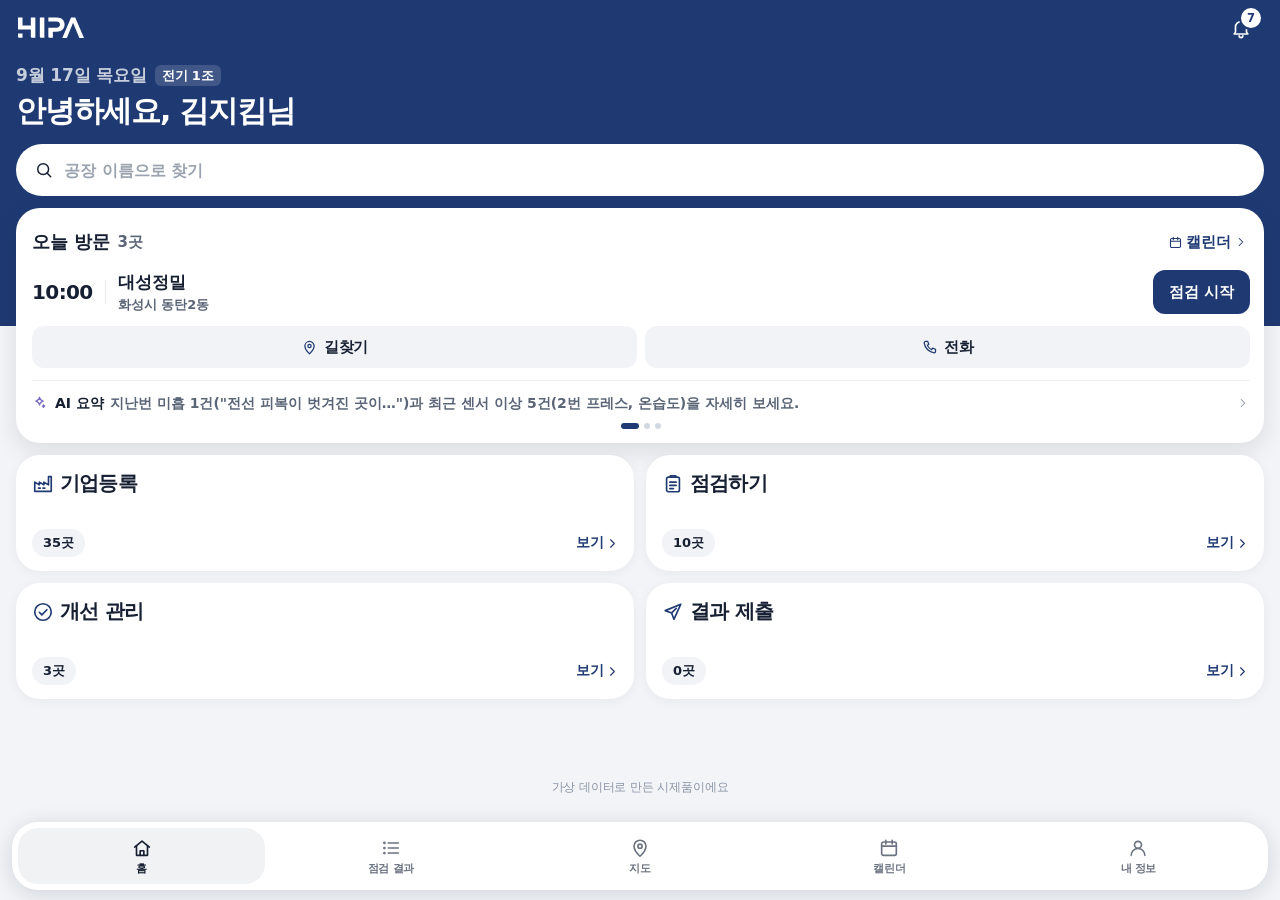
==== commit baabf71a: "feat: 지킴이 체크리스트 설비 문항 옆 센서 이력 · 평가 점수 센서 가산 뺌 · PC/태블릿은 창 폭에 맞춤 Co-Authored-By: Claude Opus 5.5 <nor" ====
--- a/시제품/guard.html
+++ b/시제품/guard.html
@@ -14,7 +14,7 @@
 <link rel="icon" href="guard-icon-192.png" type="image/png">
 <link rel="stylesheet" href="common.css">
 </head>
-<body>
+<body class="guard">
 <div id="app" class="app"></div>
 <script src="seed.js"></script>
 <script src="geo.js"></script>
--- a/시제품/common.css
+++ b/시제품/common.css
@@ -22,16 +22,30 @@
 @media (display-mode:standalone){html{overflow:hidden}body{overflow-y:auto;-webkit-overflow-scrolling:touch}}
 html[data-standalone]{overflow:hidden}
 html[data-standalone] body{overflow-y:auto;-webkit-overflow-scrolling:touch}
-/* 팝업·시트가 떠 있는 동안 뒷화면은 스크롤되지 않는다 (2026-09-18) — 문서가 스크롤될 때도, body가 스크롤될 때도 */
-html:has(.ov),body:has(.ov){overflow:hidden}
+/* 팝업·시트가 떠 있는 동안 뒷화면은 스크롤되지 않는다 (2026-09-18) — 문서가 스크롤될 때도, body가 스크롤될 때도.
+   body는 스크롤을 맡는 홈 화면 앱일 때만 잠근다 — 브라우저에서 body까지 잠그면 body가 화면 높이(100%)로 잘려
+   뒷화면이 맨 위로 튀었다 (2026-10-15 사용자 제보 — 기업 정보 "수정") */
+html:has(.ov),html:has(#ctl.ctl){overflow:hidden}  /* 조작판이 열려 있어도 뒤 화면은 안 움직인다 (2026-10-26) */
+html[data-standalone] body:has(.ov),html[data-standalone] body:has(#ctl){overflow:hidden}
+@media (display-mode:standalone){body:has(.ov),body:has(#ctl){overflow:hidden}}
 body{touch-action:manipulation}
 body{background:var(--bg);color:var(--ink);font-family:"Pretendard","Apple SD Gothic Neo","Noto Sans KR",system-ui,sans-serif;font-size:16px;letter-spacing:-.01em;-webkit-font-smoothing:antialiased}
 button{font:inherit;color:inherit}
 a{color:inherit;text-decoration:none}
 
 /* 앱 틀 — 휴대폰에서는 화면 전체, PC에서는 가운데 폭 420 */
-.app{max-width:420px;margin:0 auto;min-height:100dvh;background:#f7f9fc;display:flex;flex-direction:column;position:relative}
-@media (min-width:500px){body{padding:24px 0}.app{min-height:calc(100dvh - 48px);border-radius:28px;box-shadow:var(--sh-l);overflow:hidden}}
+/* 폭 420 제한은 PC 틀에만 — 폭이 420보다 넓은 폰(안드로이드 일부)에서 양옆에 흰 틈이 났다 (2026-10-19 사용자 제보) */
+.app{margin:0 auto;min-height:100dvh;background:#f7f9fc;display:flex;flex-direction:column;position:relative}
+@media (min-width:500px){body{padding:24px 0}.app{max-width:420px;min-height:calc(100dvh - 48px);border-radius:28px;box-shadow:var(--sh-l);overflow:hidden}}
+@media (min-width:500px){.sheet,.rphv{width:420px}}
+/* 지킴이 앱은 PC · 태블릿에서도 폰 틀(가운데 폭 420 · 둥근 모서리 · 가짜 상단바) 없이 창 폭에 맞춘다. 배치는 폰 그대로 (2026-11-03 사용자 지시) */
+@media (min-width:500px){
+  body.guard{padding:0}
+  body.guard .app{max-width:none;min-height:100dvh;border-radius:0;box-shadow:none;border:none;overflow:visible}
+  body.guard .app .sbar{display:none}
+  body.guard .sheet,body.guard .rphv,body.guard .gcv{width:100%}
+  body.guard .gffull{left:0;right:0;width:auto;transform:none}
+}
 .sbar{height:30px;flex:none;font-size:12px;font-weight:700;color:var(--mid);display:flex;justify-content:space-between;align-items:center;padding:0 18px;user-select:none}
 .scr{flex:1;display:flex;flex-direction:column;min-height:0}
 .bd{flex:1;padding:8px 16px 18px;display:flex;flex-direction:column;gap:12px}
@@ -100,11 +114,6 @@
 .warnbar{background:var(--amber-l);border-radius:var(--r);padding:14px;display:flex;gap:12px;align-items:flex-start;box-shadow:inset 0 0 0 1.5px var(--amber-b)}
 .warnbar .ic{font-size:22px;line-height:1}
 .bell{background:var(--green-l);color:var(--green);border-radius:999px;padding:10px 14px;display:flex;align-items:center;gap:8px;font-size:14px;font-weight:700;align-self:flex-start}
-.tiles{display:grid;grid-template-columns:1fr 1fr;gap:12px}
-.tile{border:none;border-radius:20px;min-height:112px;padding:16px;display:flex;flex-direction:column;justify-content:space-between;background:var(--surface);text-align:left;cursor:pointer;box-shadow:var(--sh);transition:transform .08s}
-.tile:active{transform:scale(.97)}
-.tile .ic{font-size:22px;line-height:1;width:44px;height:44px;border-radius:14px;background:var(--brand-l);display:grid;place-items:center}
-.tile b{font-size:17px;line-height:1.3}
 .q{border:none;border-radius:var(--r);padding:14px 16px;background:var(--surface);text-align:left;display:block;width:100%;box-shadow:var(--sh)}
 button.q{cursor:pointer;min-height:48px}
 .q.now{box-shadow:inset 0 0 0 2px var(--brand),var(--sh)}
@@ -159,7 +168,7 @@
 
 /* 덮는 창 */
 .ov{position:fixed;inset:0;background:rgba(15,23,42,.45);z-index:20;animation:fade .15s}
-.sheet{position:fixed;left:50%;transform:translateX(-50%);bottom:0;width:min(420px,100%);max-height:88dvh;overflow:auto;background:#fff;border-radius:24px 24px 0 0;z-index:21;padding:8px 16px 20px;display:flex;flex-direction:column;gap:12px;box-shadow:var(--sh-l);animation:up .2s ease-out}
+.sheet{position:fixed;left:50%;transform:translateX(-50%);bottom:0;width:100%;max-height:88dvh;overflow:auto;background:#fff;border-radius:24px 24px 0 0;z-index:21;padding:8px 16px 20px;display:flex;flex-direction:column;gap:12px;box-shadow:var(--sh-l);animation:up .2s ease-out}
 .grip{width:44px;height:5px;background:var(--line2);border-radius:3px;margin:4px auto}
 .dlg{position:fixed;left:50%;top:50%;transform:translate(-50%,-50%);width:min(380px,calc(100% - 32px));background:#fff;border-radius:24px;padding:20px;z-index:21;display:flex;flex-direction:column;gap:12px;box-shadow:var(--sh-l)}
 .toast{position:fixed;left:50%;bottom:100px;transform:translateX(-50%);width:max-content;max-width:calc(100% - 40px);text-align:center;background:var(--ink);color:#fff;border-radius:999px;padding:12px 18px;font-size:14px;font-weight:600;z-index:40;max-width:90%;box-shadow:var(--sh-l);animation:fade .2s}
@@ -167,9 +176,13 @@
 @keyframes fade{from{opacity:0}to{opacity:1}}
 
 /* 시연 조작판 (진행자용) */
-.ctl{position:fixed;right:10px;top:40px;width:min(340px,calc(100% - 20px));max-height:80dvh;overflow:auto;background:#1e2433;color:#e8ecf3;border-radius:18px;padding:14px;z-index:50;font-size:14px;box-shadow:var(--sh-l)}
-.ctl h3{margin:10px 0 6px;font-size:12px;color:#9aa4b8}
-.ctl .cb{display:inline-flex;align-items:center;min-height:36px;margin:2px;padding:0 12px;border:none;border-radius:10px;background:#2e3648;color:#e8ecf3;font-size:13px;font-weight:600;cursor:pointer}
+/* 시연 조작판 — 2026-10-26 사용자 지시로 폰 폭에 맞춰 아래에서 올라오는 창(넓은 화면은 오른쪽 위 칸), 단추는 역할 고르기 · 처음 상태로 둘 */
+.ctl{position:fixed;left:0;right:0;bottom:0;max-height:78dvh;overflow:auto;overscroll-behavior:contain;background:#1e2433;color:#e8ecf3;border-radius:20px 20px 0 0;padding:14px 16px calc(18px + env(safe-area-inset-bottom));z-index:50;font-size:15px;box-shadow:0 -10px 30px rgba(0,0,0,.3)}
+@media (min-width:700px){.ctl{left:auto;right:12px;bottom:auto;top:40px;width:380px;max-height:86dvh;border-radius:18px}}
+.ctl .chd{display:flex;align-items:center;gap:8px}.ctl .chd b{font-size:17px}.ctl .chd .cb{margin-left:auto}
+.ctl .cbtns{display:grid;grid-template-columns:1fr 1fr;gap:8px;margin-top:12px}
+.ctl .cbtns .cb{justify-content:center;min-height:48px;margin:0;font-size:15px}
+.ctl .cb{display:inline-flex;align-items:center;min-height:40px;margin:2px;padding:0 12px;border:none;border-radius:10px;background:#2e3648;color:#e8ecf3;font-size:14px;font-weight:600;cursor:pointer;text-decoration:none}
 .ctl .cb.on{background:#f5b25b;color:#1e2433}
 .ctl .al{border-top:1px solid #333c50;padding:8px 0}
 .ctl .small{color:#9aa4b8}
@@ -194,23 +207,25 @@
 /* ===== 앱을 공장주·운영자 웹과 같은 모양으로 (2026-09-17) =====
    흰 바탕 · 머리 줄은 얇은 남색 띠 · 카드는 얇은 테두리 + 옅은 그림자 · 보조 버튼은 파란 글씨 테두리.
    경보의 빨강과 큰 버튼은 그대로 둔다 (현장에서 장갑 낀 손으로 누르는 화면). .app 안에만 적용 — 웹은 web.html이 따로 정한다. */
-.app{--ring:#e6ebf3;--navy:#16284d;background:#fff}
+.app{--ring:#e6ebf3;--navy:#1f3a73;background:#fff}  /* 남색은 주 버튼(--brand)과 한 색 — 2026-10-23 사용자 지시, 전에는 한 단계 어두운 #16284d */
 @media (min-width:500px){.app{box-shadow:0 12px 40px rgba(23,32,51,.14);border:1px solid var(--ring)}}
 .app .sbar{background:#fff;border-bottom:1px solid var(--ring)}
 .app .bd{padding-top:0}
 .app .ft{background:linear-gradient(to top,#fff 75%,rgba(255,255,255,0))}
 
 /* 머리 줄 → 남색 띠 (웹의 위치 띠) */
-.app .head{margin:0 -16px 6px;padding:0 12px 0 16px;min-height:52px;background:linear-gradient(90deg,#16284d,#1f3a73);color:#fff}
-.app .head .back{color:#fff;font-size:18px}
-.app .head .small,.app .head .end,.app .head .link{color:#dbe4f7}
+.app .head{margin:0 -16px 6px;padding:0 12px 0 16px;min-height:52px;background:#fff;color:var(--ink)}
+/* 머리 띠는 흰 바탕 (2026-10-15 사용자 — 남색 띠가 폰 시계 줄까지 남색으로 이어져 앱이 답답해 보였다).
+   단색이어야 한다 — 아이폰 사파리는 맨 위 시계 줄을 머리 띠의 바탕색으로 칠하는데, 그라데이션은 색으로 치지 않는다 */
+.app .head .back{color:var(--navy);font-size:18px}
+.app .head .small,.app .head .end,.app .head .link{color:var(--mid)}
 .app .head .link{font-weight:700}
-.app .head .big{color:#fff;font-size:22px}
-.app .head .mid{color:#fff}
+.app .head .big{color:var(--ink);font-size:22px}
+.app .head .mid{color:var(--ink)}
 .app .sheet .head,.app .dlg .head{margin:0;background:none;color:inherit}
 
 /* 카드 */
-.app .stat,.app .q,.app .task,.app .item,.app .tile,.app .undo,.app .hrow,.app .case{border:1px solid var(--ring);box-shadow:0 2px 10px rgba(23,32,51,.05)}
+.app .stat,.app .q,.app .task,.app .item,.app .undo,.app .hrow,.app .case{border:1px solid var(--ring);box-shadow:0 2px 10px rgba(23,32,51,.05)}
 .app .stat{border-radius:18px}
 .app .q,.app .task,.app .item{border-radius:14px}
 .app .q.now{border-color:var(--brand);box-shadow:inset 0 0 0 1px var(--brand),0 2px 10px rgba(23,32,51,.05)}
@@ -221,9 +236,6 @@
 .app .item:has(.chk){border-color:#ddd2f7;box-shadow:none}
 .app .item.sel{border-color:var(--violet);box-shadow:inset 0 0 0 1px var(--violet)}
 .app .stat.alert{border-color:#f3b6b0;box-shadow:none}
-.app .tile{border-radius:18px}
-.app .tile .ic{background:var(--brand-l)}
-.app .tile b{font-weight:800}
 .app .warnbar{box-shadow:none;border:1px solid var(--amber-b)}
 .app .warnbar.danger{border-color:#f3b6b0}
 
@@ -233,7 +245,12 @@
 .app .lbl.center{border:none}
 
 /* 보조 버튼 → 파란 글씨 테두리 (웹의 "자세히보기") */
-.app .btn.ghost{background:#fff;color:var(--brand);box-shadow:none;border:1px solid var(--line2);border-radius:12px}
+/* 단추 두 등급 (2026-10-15 사용자 승인) — 주 버튼은 파랑 채움 · 보조 버튼은 흰 바탕 + 회색 얇은 테두리 + 파란 글자.
+   크기는 둘: 큰 것(화면 아래 · 창 안, 높이 56 · 모서리 14) · 작은 것(카드 안 .fbtn, 높이 40 · 모서리 10). 남색은 틀(머리 띠 · 최근 점검한 곳 칸)에만 */
+.app .btn{border-radius:14px}
+.app .btn.sm{border-radius:10px}
+.app .btn.ghost{background:#fff;color:var(--brand);box-shadow:none;border:1px solid var(--line2)}
+.app .btn.ghost:not(.sm){min-height:56px}
 .app .btn.ghost:active{background:var(--brand-l)}
 .app .btn.ghost.danger{color:var(--red-d);border-color:#f3b6b0}
 .app .add{color:var(--brand);border-color:var(--line2);border-radius:14px}
@@ -242,8 +259,7 @@
 
 /* 앱 표지 — 웹과 같은 방패 표시 */
 .app .applogo{background:url("data:image/svg+xml,%3Csvg xmlns='http://www.w3.org/2000/svg' viewBox='0 0 24 24' fill='none' stroke='white' stroke-width='2' stroke-linejoin='round'%3E%3Cpath d='M12 3 4 6v6c0 4.5 3.4 8.3 8 9 4.6-.7 8-4.5 8-9V6z'/%3E%3Cpath d='M12 8.5v4' stroke-linecap='round'/%3E%3Ccircle cx='12' cy='15.6' r='.6' fill='white'/%3E%3C/svg%3E") center/46px no-repeat,linear-gradient(135deg,#2458d6,#4f7cf0);color:transparent;box-shadow:0 10px 26px rgba(36,88,214,.28)}
-.app .bd > :first-child:not(.head):not(.appbar):not(.apptop){margin-top:14px}
-.app .head.alarmhead{background:var(--red)}
+.app .bd > :first-child:not(.head):not(.apptop):not(.htop){margin-top:14px}
 
 /* ===== 상단 — 휴대폰 상단바 흉내 · 앱 머리글 · 위치 띠 · 제목 (2026-09-17) ===== */
 .app .sbar{height:40px;padding:0 24px 0 28px;font-size:15px;font-weight:700;color:#111;border:none;background:#fff;position:relative}
@@ -251,20 +267,33 @@
 .app .sbar .island{position:absolute;left:50%;top:8px;transform:translateX(-50%);width:92px;height:24px;border-radius:14px;background:#111}
 .app .sbar .icons{display:flex;align-items:center;gap:5px;fill:#111;color:#111}
 @media (max-width:499px){.app .sbar{display:none}}
-.appbar{display:flex;align-items:center;gap:10px;margin:0 -16px;padding:8px 12px 8px 16px;min-height:60px;background:#fff;border-bottom:1px solid var(--ring,#e6ebf3)}
-.appbar .mark{flex:none;width:36px;height:36px;border-radius:10px;cursor:pointer;background:url("data:image/svg+xml,%3Csvg xmlns='http://www.w3.org/2000/svg' viewBox='0 0 24 24' fill='none' stroke='white' stroke-width='2.2' stroke-linejoin='round'%3E%3Cpath d='M12 3 4 6v6c0 4.5 3.4 8.3 8 9 4.6-.7 8-4.5 8-9V6z'/%3E%3Cpath d='m8.5 12 2.5 2.5 4.5-5' stroke-linecap='round'/%3E%3C/svg%3E") center/20px no-repeat,linear-gradient(135deg,#2458d6,#4f7cf0)}
-.appbar .ttl{min-width:0}
-.appbar b{display:block;font-size:17px;font-weight:800;letter-spacing:-.03em;line-height:1.2;white-space:nowrap;overflow:hidden;text-overflow:ellipsis}
-.appbar small{display:block;font-size:11px;color:var(--soft)}
-.appbar .ar{margin-left:auto;flex:none}
-.appbar .me{background:none;border:none;min-height:44px;padding:0 4px;font-size:14px;font-weight:700;color:var(--mid);cursor:pointer}
 .app .head{min-height:46px;padding:0 12px 0 4px;gap:2px;font-size:15px;font-weight:700;margin-bottom:2px}
 .app .head .back{min-width:44px;justify-content:center;padding:0;font-size:20px}
-.app .head .hm{background:none;border:none;color:#fff;min-width:40px;min-height:44px;font-size:19px;cursor:pointer;padding:0}
+.app .head .hm{background:none;border:none;color:var(--navy);min-width:40px;min-height:44px;font-size:19px;cursor:pointer;padding:0}
 .app .head .back + .hm{min-width:32px}
-.app .head .crumb{color:#fff;white-space:nowrap;overflow:hidden;text-overflow:ellipsis}
+.app .head .crumb{color:var(--ink);white-space:nowrap;overflow:hidden;text-overflow:ellipsis}
 .app .head .crumb::before{content:"›";margin:0 10px 0 2px;opacity:.6}
 .app .head .end{padding-left:8px;white-space:nowrap}
+/* 지킴이 앱 머리 (2026-10-15 오후) — 왼쪽 HIPA 표시(누르면 홈), 오른쪽 찾기·알림 아이콘 */
+.app .head .hm.hipa{min-width:0;padding:0 8px 0 10px}
+.app .head .back + .hm.hipa{min-width:0;padding-left:2px}
+.app .head .hipa img{display:block;height:20px;width:auto}
+.app .head:has(.gtopi){padding-right:4px}
+.gtopi{display:flex;align-items:center}
+.gti{position:relative;display:inline-flex;align-items:center;justify-content:center;width:44px;height:44px;padding:0;border:none;border-radius:12px;background:none;color:var(--navy);cursor:pointer}
+.gti:active{background:#eef1f6}
+.gti em{position:absolute;top:5px;right:4px;min-width:18px;height:18px;padding:0 5px;border-radius:999px;background:var(--navy);color:#fff;font-style:normal;font-size:11px;font-weight:800;line-height:18px;text-align:center;box-shadow:0 0 0 2px #fff}
+/* 알림 목록 — 새 소식은 옅은 바탕, 기한 지남은 주황 아이콘(빨강은 경보에만) */
+.gnoti{display:flex;flex-direction:column;margin:0 -16px}
+.gnr{display:flex;align-items:flex-start;gap:12px;width:100%;padding:14px 16px;border:none;border-bottom:1px solid var(--line);background:#fff;font:inherit;text-align:left;cursor:pointer;color:var(--ink)}
+.gnr.new{background:var(--brand-l)}
+.gnr:active{background:#eef1f6}
+.gnic{flex:none;display:grid;place-items:center;width:40px;height:40px;border-radius:12px;background:#eef1f6;color:var(--navy)}
+.gnr.warn .gnic{background:var(--amber-l);color:var(--amber)}
+.gnt{flex:1;min-width:0;display:flex;flex-direction:column;gap:3px}
+.gnt b{font-size:16px;font-weight:700;line-height:1.35}
+.gnt small{font-size:14px;color:var(--mid)}
+.gnat{flex:none;font-size:13px;color:var(--soft);text-align:right;line-height:1.4}
 .pintro h1{margin:12px 0 0;font-size:26px;font-weight:800;letter-spacing:-.04em;line-height:1.25;padding-bottom:12px;border-bottom:1px solid var(--line)}
 .pintro p{margin:10px 0 2px;font-size:15px;color:#444;line-height:1.55}
 
@@ -279,15 +308,18 @@
 .app .kside em{font-style:normal;color:var(--brand);font-size:18px;font-weight:800}
 .app .more{display:flex;align-items:center;justify-content:center;min-height:44px;border:1px solid var(--line2);border-radius:12px;background:#fff;color:var(--brand);font-size:15px;font-weight:700;cursor:pointer;width:100%}
 
-/* 앱 머리글과 위치 띠를 한 덩어리로 — 사이 틈 없이, 스크롤해도 위에 붙어 있게 */
+/* 위치 띠 — 스크롤해도 위에 붙어 있게 */
 .apptop{margin:0 -16px 4px;position:sticky;top:0;z-index:5;background:#fff}
-.apptop .appbar,.apptop .head{margin:0}
+.apptop .head{margin:0}
 .app .apptop .head{margin:0}
 
 /* ===== 앱 표정 (2026-09-17) — 선 아이콘 · 오늘 정보 · 센서 감시 줄 · 최근 소식 · 안전 표지 무늬 · 움직임 ===== */
 svg.i{flex:none;vertical-align:-.18em}
-.app{--navy:#16284d;--safety:#f2b707}
-.app .tile .ic{color:var(--navy);background:#eef2fb;width:46px;height:46px;border-radius:14px}
+.app{--navy:#1f3a73;--safety:#f2b707}
+/* 두 앱의 파랑을 남색 하나로 (2026-10-15 사용자 — 머리 띠·최근 점검한 곳 바탕·주 버튼을 같은 남색으로 통일, 전에는 쨍한 파랑 #2458d6).
+   링크·고른 칸·꼬리표도 같은 결로 따라온다. 경보 빨강·불량 주황·양호 초록과 AI 보라는 그대로 */
+.app{--brand:#1f3a73;--brand-d:#16284d;--brand-l:#e9edf5}
+.app .btn:not(.red):not(.ghost):not(.danger):not([disabled]){box-shadow:0 2px 6px rgba(22,40,77,.22)}
 .app .stat .ck{background:var(--green-l);color:var(--green)}
 .app .donemark{font-size:0}
 .app .warnbar .ic{color:var(--amber);display:flex}
@@ -296,10 +328,8 @@
 .app .head .back,.app .head .hm{display:inline-flex;align-items:center;justify-content:center}
 .app .lang{gap:6px}
 
-/* 머리 띠 아래 안전 표지 줄무늬 — 서비스의 얼굴 */
-.app .apptop .head{position:relative}
-.app .apptop .head::after{content:"";position:absolute;left:0;right:0;bottom:-3px;height:3px;background:repeating-linear-gradient(-45deg,var(--safety) 0 7px,var(--navy) 7px 14px);z-index:1}
-.app .appbar{padding-top:11px}
+/* 머리 띠 아래 안전 표지 줄무늬는 2026-10-15 사용자 지시로 걷음 — 흰 머리 띠 아래 옅은 선 하나로 내용과 나눈다 */
+.app .apptop .head{position:relative;border-bottom:1px solid var(--ring)}
 
 /* 오늘 정보 */
 .today{display:flex;align-items:flex-end;justify-content:space-between;gap:10px;margin-top:14px}
@@ -311,21 +341,6 @@
 .live.off i{background:var(--soft);animation:none}
 @keyframes ping{0%{box-shadow:0 0 0 0 rgba(18,135,90,.45)}70%{box-shadow:0 0 0 7px rgba(18,135,90,0)}100%{box-shadow:0 0 0 0 rgba(18,135,90,0)}}
 
-/* 큰 상태 칸 */
-.hero{display:flex;align-items:center;gap:14px;border-radius:20px;padding:18px;background:linear-gradient(135deg,#eaf6f0,#f6fbf8);border:1px solid #cfe9dc}
-.hero .hk{flex:none;width:54px;height:54px;border-radius:16px;display:grid;place-items:center;background:#fff;color:var(--green);box-shadow:0 2px 8px rgba(18,135,90,.15)}
-.hero .ht{font-size:23px;font-weight:800;letter-spacing:-.03em;line-height:1.25}
-.hero .hs{font-size:14px;color:var(--mid);margin-top:2px}
-.hero.bad{background:linear-gradient(135deg,#fdecea,#fff6f5);border-color:#f3b6b0}
-.hero.bad .hk{background:var(--red);color:#fff;box-shadow:0 4px 12px rgba(217,45,32,.3)}
-.hero.bad .ht{color:var(--red-d)}
-.hero.off{background:#f5f7fb;border-color:#e6ebf3;opacity:.75}
-.hero.off .hk{color:var(--mid);box-shadow:none}
-
-/* 구역 제목 */
-.sect{display:flex;flex-direction:column;gap:8px;margin-top:4px}
-.sect h2{margin:0;font-size:15px;font-weight:800;color:var(--navy);display:flex;align-items:center;gap:8px}
-.sect h2::before{content:"";width:4px;height:15px;border-radius:2px;background:var(--brand)}
 .note{margin:0;font-size:12.5px;color:var(--soft);line-height:1.5}
 
 /* 센서 감시 줄 */
@@ -352,14 +367,14 @@
 .frow:active{background:#f5f7fb}
 
 /* 움직임 — 화면이 바뀔 때만 살짝 올라오며 나타남, 누르면 눌림 */
-.scr.enter .bd > *:not(.apptop){animation:rise .22s ease-out both}
+.scr.enter .bd > *:not(.apptop){animation:rise .22s ease-out backwards}  /* backwards — 끝난 뒤 transform을 붙들지 않게(홈 당김이 transform을 쓴다, 2026-10-19) */
 .scr.enter .bd > *:nth-child(3){animation-delay:.03s}
 .scr.enter .bd > *:nth-child(4){animation-delay:.06s}
 .scr.enter .bd > *:nth-child(5){animation-delay:.09s}
 .scr.enter .bd > *:nth-child(n+6){animation-delay:.12s}
 @keyframes rise{from{opacity:0;transform:translateY(8px)}to{opacity:1;transform:none}}
-.app .q,.app .tile,.app .btn,.app .frow,.app .hrow,.app .pick,.app .seg button{transition:transform .08s,background .15s}
-.app button.q:active,.app .tile:active,.app .hrow:active{transform:scale(.98)}
+.app .q,.app .btn,.app .frow,.app .hrow,.app .pick,.app .seg button{transition:transform .08s,background .15s}
+.app button.q:active,.app .hrow:active{transform:scale(.98)}
 .app .alarm:not(.watch) .icon{animation:ring 1.4s ease-out infinite}
 @keyframes ring{0%{box-shadow:0 0 0 0 rgba(255,255,255,.55)}80%{box-shadow:0 0 0 12px rgba(255,255,255,0)}100%{box-shadow:0 0 0 0 rgba(255,255,255,0)}}
 @media (prefers-reduced-motion:reduce){.scr.enter .bd > *,.live i,.ms.abn span i,.app .alarm .icon{animation:none !important}}
@@ -371,9 +386,6 @@
 .ms.repair span{color:var(--mid)}
 .ms.unknown{background:#fff;border:1.5px dashed var(--amber-b);color:var(--amber)}
 .ms.unknown span{color:var(--amber)}
-.hero.part{background:linear-gradient(135deg,#fff4e5,#fffaf2);border-color:var(--amber-b)}
-.hero.part .hk{color:var(--amber)}
-.note.warn2{color:var(--amber);font-weight:600;display:flex;gap:6px;align-items:flex-start}
 
 /* ===== 지킴이 점검 목록 — 한 장에서 줄마다 바로 답한다 (2026-09-18 사용자 결정) ===== */
 .progtop{padding:10px 16px 12px;background:#fff;border-top:1px solid var(--ring)}
@@ -385,48 +397,49 @@
 .crow + .crow{border-top:1px solid var(--line)}
 .crow .ctop{display:flex;gap:10px;align-items:flex-start}
 .crow .t{font-size:16px;font-weight:700;line-height:1.45}
+.crow .t .gtg{margin:0 0 0 2px;font-size:13px}
 .cnum{flex:none;min-width:20px;font-size:14px;font-weight:700;color:var(--soft);line-height:23px}
 /* 답은 셋 — 회색 틀 안에 셋을 나란히, 고른 것만 색으로 채운다. 답한 뒤에도 남아 한 번에 고친다 (2026-09-18) */
-.cans{display:flex;gap:4px;padding:4px;background:#f1f3f6;border-radius:var(--r-s)}
-.cans button{flex:1;min-width:0;min-height:46px;border:none;border-radius:9px;padding:0 4px;background:transparent;color:var(--mid);font-size:15px;font-weight:700;white-space:nowrap;cursor:pointer}
-.cans button.on{color:#fff;box-shadow:0 1px 3px rgba(23,32,51,.18)}
+/* 2026-10-15 사용자: 회색 띠 위 글자는 누르는 칸으로 안 보였다 → 공장 탭 상태 칸(.gfstr)과 같은 결 — 테두리 한 상자를 세로줄로 나눈 묶음.
+   "한 상자 안의 나뉜 칸 = 하나 고르기". 34줄이 반복되니 그림자는 없고, 고른 칸은 답의 색으로 칸 전체를 채운다 */
+.cans{display:flex;background:#fff;border:1px solid var(--line2);border-radius:12px;overflow:hidden}
+.cans button{flex:1;min-width:0;min-height:48px;border:none;border-left:1px solid var(--line2);border-radius:0;padding:0 4px;background:none;color:var(--ink);font-size:15px;font-weight:700;white-space:nowrap;cursor:pointer}
+.cans button:first-child{border-left:none}
+.cans button:not(.on):active{background:#f5f7fa}
+.cans button.on{color:#fff}
 .cans button.on::before{margin-right:4px}
 .cans button.on.ok{background:var(--green)}
 .cans button.on.ok::before{content:"✓"}
-.cans button.on.bad{background:var(--amber)}
+.cans button.on.bad{background:var(--red)}  /* 불량은 빨강 (2026-10-26 사용자 지시 — 전에는 주황) */
 .cans button.on.bad::before{content:"⚠"}
 .cans button.on.na{background:#6b7789}
 .cans button.on.na::before{content:"—"}
 /* 답이 넷 (2026-10-07) — 양호 | 보통 | 불량 | 해당 없음. 좁은 폰에서도 한 줄에 들게 글자를 줄이고, 고른 것의 표시는 그대로 */
 .cans.c4 button{font-size:14px;padding:0 2px;letter-spacing:-.02em}
 .cans.c4 button.on::before{margin-right:2px}
-.cans button.on.amid{background:#8f6a00}
+/* 보통은 채우지 않고 옅은 노랑 — 불량(주황 채움)이 넷 중 가장 눈에 띄게 (2026-10-15) */
+.cans button.on.amid{background:#fbefc4;color:#7a5a00}
 /* 네 칸이면 좁은 폰에서 "— 해당 없음"이 잘려서, 보통과 해당 없음은 표시 없이 색과 글로만 (양호 ✓ · 불량 ⚠은 남김) */
 .cans.c4 button.on.amid::before,.cans.c4 button.on.na::before{content:none}
 /* 보통 표시 — 글꼴의 ○는 다른 글자보다 크게 그려져서 CSS로 작은 동그라미를 그린다 */
 .cmid{display:inline-block;width:.62em;height:.62em;border:2px solid currentColor;border-radius:50%;vertical-align:-.02em}
-/* 평가 내용 (2026-10-07) — 어느 답이든 한 줄로 적어 둔다. 안 적었으면 작은 더하기, 적었으면 그 글을 보이고 눌러 고친다 */
-.ceval{align-self:flex-start;display:inline-flex;align-items:center;gap:4px;min-height:36px;margin-left:30px;border:none;background:none;padding:0;font:inherit;font-size:13px;font-weight:700;color:var(--brand);cursor:pointer;text-align:left}
-.ceval.has{align-self:stretch;display:block;padding:8px 10px;border-radius:10px;background:#f6f8fb;color:var(--ink);font-weight:500;line-height:1.5}
-.ceval.has b{display:block;font-size:12px;font-weight:800;color:var(--mid)}
+/* 평가 내용 (2026-10-07) — 어느 답이든 적어 둔다. 2026-10-23 사용자 지시로 + 단추 → 창 대신 현장점검 개선 전 내용과 같은 바로 적는 칸(.gftxa). 문항이 많아 처음 높이만 낮게 */
+.ceva{display:flex;flex-direction:column;gap:6px}  /* 답 단추와 같은 왼쪽 (2026-10-23 사용자 지시 — 전에는 문항 번호만큼 들여씀) */
+.ceva b{font-size:14px;font-weight:800;color:var(--ink)}
 .cmemo{margin-left:30px;font-size:13px;color:var(--mid);line-height:1.5}
-/* 테마마다 한 쪽 (2026-09-28) — 위 칩 줄로 쪽을 옮기고, 아래 이전 | 다음 단추로 넘긴다 */
-.cpg{position:relative;display:flex;gap:6px;overflow-x:auto;margin:0 -16px;padding:2px 16px 4px;scrollbar-width:none}
-.cpg::-webkit-scrollbar{display:none}
-.cpg button{flex:none;min-height:40px;display:inline-flex;align-items:center;gap:5px;border:1px solid var(--line2);border-radius:999px;padding:0 12px;background:#fff;color:var(--mid);font:inherit;font-size:13px;font-weight:700;white-space:nowrap;cursor:pointer}
-.cpg button em{font-style:normal;min-width:18px;height:18px;border-radius:9px;padding:0 5px;background:var(--brand-l);color:var(--brand);font-size:11px;font-weight:800;display:inline-grid;place-items:center}
-.cpg button.done{color:var(--green)}
-.cpg button.done svg{stroke-width:2.4}
-.cpg button.on{background:var(--ink);border-color:var(--ink);color:#fff}
-.cpg button.on em{background:rgba(255,255,255,.2);color:#fff}
+/* 분야별 안전점검 — 묶음을 한 쪽에 차례로 (2026-10-23 사용자 지시 — 전에는 테마마다 한 쪽, 위 칩 줄과 이전 | 다음 단추). 묶음 제목은 위에 남게 붙지 않는다 */
 .cph{display:flex;align-items:baseline;gap:8px;margin-top:6px}
+.cksec{display:flex;flex-direction:column;gap:8px}
+.ckkit{display:flex;flex-direction:column;gap:10px;margin:14px 2px 2px}  /* 05 (유해위험기구) 머리 — 보유 n종 + 수정 ›, 남색 밑줄 (10-26 시안 B) */
+.ckkh{display:flex;align-items:baseline;gap:8px;padding-bottom:10px;border-bottom:2px solid var(--navy)}
+.ckkh b{font-size:18px;font-weight:900;color:var(--navy)}
+.ckkh span{flex:1;font-size:15px;font-weight:700;color:var(--mid)}
+.cklnk{display:inline-flex;align-items:center;gap:2px;min-height:36px;padding:0 0 0 8px;border:0;background:none;font:inherit;font-size:15px;font-weight:800;color:var(--navy);cursor:pointer}
+.ckkit.none .ckkh{border-bottom-color:var(--line2)}  /* 보유 기구 선택 전 */
+.ckkit .btn{background:var(--navy);box-shadow:none}
+.ckend{display:flex;flex-direction:column;gap:14px;margin-top:22px;padding-top:18px;border-top:1px solid var(--line)}  /* 마무리 — 결과 · 시정 기한 + 내기만 (10-26) */
 .cph b{font-size:19px;font-weight:800;color:var(--ink)}
 .cpn{font-size:13px;font-weight:800;color:var(--brand)}
-.cpt{display:flex;flex-wrap:wrap;align-items:center;gap:4px;margin-bottom:2px}
-.cpt .alldone{display:inline-flex;align-items:center;gap:2px;color:var(--green);font-size:12px;font-weight:800}
-.cgo{width:100%;min-height:52px;display:flex;align-items:center;gap:6px;border:none;background:none;padding:0;font:inherit;font-size:15px;font-weight:700;color:var(--ink);text-align:left;cursor:pointer}
-.cgo span:first-child{flex:1}
-.cgo + .cgo{border-top:1px solid var(--line)}
 .btn.cnext{display:flex;align-items:center;justify-content:center;gap:4px;word-break:keep-all;line-height:1.3}
 .btn.cnext .nw{white-space:nowrap}
 .btn.cnext .cnl{min-width:0;text-align:center}
@@ -439,6 +452,8 @@
 .progtop .prog i.na{background:#9aa6b8}
 .progtop .prog i.amid{background:#c9a227}
 .progtop .tally .amid{color:#8f6a00}
+.progtop .small b{color:var(--ink);font-weight:800}
+.progtop .small b.pbad{color:var(--amber);margin-right:10px}
 .progtop .tally{display:flex;flex-wrap:wrap;gap:10px;margin-top:8px;font-size:13px;font-weight:700;color:var(--mid)}
 .progtop .tally .ok{color:var(--green)}
 .progtop .tally .bad{color:var(--amber)}
@@ -466,11 +481,13 @@
 .gmap path.city{fill:none;stroke:#8190a8;stroke-width:1.5;stroke-opacity:.6;stroke-linejoin:round}
 .glab.gulab{font-size:14px;color:var(--ink);background:rgba(255,255,255,.9);padding:2px 9px;border-radius:999px;box-shadow:0 1px 3px rgba(23,32,51,.15)}
 /* 구 고르기 — 회색 틀 안에 다섯 칸, 칸마다 구 색 점. 고른 칸은 흰 바탕에 구 색 테두리 */
-.gusel{display:flex;gap:3px;padding:4px;background:#eef1f5;border-radius:14px}
-.gusel button{flex:1;min-width:0;min-height:44px;display:flex;align-items:center;justify-content:center;gap:5px;border:none;border-radius:10px;padding:0 2px;background:transparent;color:var(--mid);font:inherit;font-size:14px;font-weight:700;white-space:nowrap;cursor:pointer}
+/* 구 고르기 — 답 칸 · 공장 탭 상태 칸과 같은 결(테두리 한 상자를 세로줄로 나눔, 2026-10-15) */
+.gusel{display:flex;background:#fff;border:1px solid var(--line2);border-radius:12px;overflow:hidden}
+.gusel button{flex:1;min-width:0;min-height:44px;display:flex;align-items:center;justify-content:center;gap:5px;border:none;border-left:1px solid var(--line2);border-radius:0;padding:0 2px;background:none;color:var(--ink);font:inherit;font-size:15px;font-weight:700;white-space:nowrap;cursor:pointer}
+.gusel button:first-child{border-left:none}
 .gusel i{flex:none;width:9px;height:9px;border-radius:50%;background:var(--gc)}
 .gusel i.all{background:conic-gradient(#2e9d6b 0 25%,#3d82c4 0 50%,#e0853a 0 75%,#c2b236 0)}
-.gusel button.on{background:#fff;color:var(--ink);font-weight:800;box-shadow:0 1px 3px rgba(23,32,51,.14),inset 0 0 0 1.5px var(--gc,var(--brand))}
+.gusel button.on{background:var(--brand-l);color:var(--brand);font-weight:800}
 .nvlab{position:absolute;left:0;top:0;transform:translate(-50%,-50%);pointer-events:none}
 .nvlab .glab{position:static;transform:none;display:inline-block}
 .glab{position:absolute;transform:translate(-50%,-50%);font-size:13px;font-weight:800;color:var(--navy);background:rgba(255,255,255,.75);border-radius:6px;padding:1px 6px;pointer-events:none;white-space:nowrap}
@@ -521,7 +538,7 @@
 .gtdh em.none{background:#f1f2f4;color:var(--mid)}
 .gtdh b{font-size:18px;font-weight:800;letter-spacing:-.03em}
 .gtdh em{font-style:normal;font-size:13px;font-weight:800;color:#fff;background:var(--brand);border-radius:999px;padding:2px 9px}
-.gtdcal{margin-left:auto;display:inline-flex;align-items:center;gap:3px;min-height:32px;padding:0 4px;border:none;background:none;font:inherit;font-size:14px;font-weight:700;color:var(--mid);cursor:pointer}
+.gtdcal{margin-left:auto;display:inline-flex;align-items:center;gap:4px;min-height:44px;padding:0 8px;margin-right:-8px;border:none;background:none;font:inherit;font-size:15px;font-weight:700;color:var(--brand);cursor:pointer}  /* 2026-10-15 높이 32 → 44, 글자 15 */
 .gtdr{display:flex;flex-direction:column;gap:10px;padding:12px 0;border-top:1px solid var(--line)}
 .gtdrow{display:flex;align-items:flex-start;gap:12px;width:100%;padding:0;border:none;background:none;font:inherit;text-align:left;color:var(--ink);cursor:pointer}
 /* 방문 시각 — 색 칸 없이 굵은 숫자와 작은 "방문", 오른쪽 가는 선으로 가른다 (2026-09-28 사용자 지시: AI스럽지 않게) */
@@ -552,6 +569,7 @@
 .gtabs{display:flex;margin:6px -16px 0;padding:0 16px;border-bottom:1px solid var(--line)}
 .gtab{flex:1;min-height:48px;border:none;border-bottom:3px solid transparent;margin-bottom:-1px;background:none;font:inherit;font-size:16px;font-weight:700;color:var(--soft);cursor:pointer}
 .gtab.on{color:var(--ink);border-bottom-color:var(--brand)}
+.gins .gtab{flex:1 1 auto;padding:0 4px;white-space:nowrap}  /* 점검 안의 탭 — '분야별 안전점검'이 길어 칸 폭을 글자에 맞춘다 (2026-10-23 이름 바꿈) */
 /* 공장 카드 — 왼쪽 사진, 오른쪽 이름·위치·거리·단추 */
 .fcard{display:flex;gap:14px;align-items:flex-start;background:#fff;border:1px solid var(--line2);border-radius:14px;padding:14px}
 .hlist{display:flex;flex-direction:column;gap:10px}  /* 홈 공장 카드 사이 간격 (2026-10-01 사용자 — 붙어 보였다) */
@@ -562,6 +580,8 @@
 .fname{flex:1;min-width:0;padding:0;border:none;background:none;text-align:left;font:inherit;font-size:18px;font-weight:800;letter-spacing:-.03em;color:var(--ink);white-space:nowrap;overflow:hidden;text-overflow:ellipsis;cursor:pointer}
 .ftag{flex:none;font-size:12px;font-weight:800;border-radius:6px;padding:2px 7px;margin-top:2px}
 .ftag.t-back{background:var(--amber);color:#fff}
+.ftag.t-rck{background:var(--brand-l);color:var(--brand)}
+/* 재점검 (2026-10-13) — 항목마다 공장주가 보낸 사진 한 줄 */
 .floc,.fmeta{font-size:14px;color:var(--mid)}
 .fwhen{display:flex;align-items:center;gap:4px;flex-wrap:wrap;font-size:13px;font-weight:600;color:var(--ink)}
 .fwhen.now{color:var(--brand)}
@@ -572,24 +592,43 @@
 .fbtns{display:flex;flex-wrap:wrap;gap:6px;margin-top:6px}
 .fbtns .fbtn{margin-top:0}
 .fbtn.fsub{gap:4px;padding:0 12px;font-size:14px}  /* 일정 변경 — 테두리 단추, 점검 시작 옆 */
-.fbtn{align-self:flex-start;margin-top:6px;display:inline-flex;align-items:center;gap:2px;min-height:40px;padding:0 12px 0 14px;border:none;border-radius:8px;background:#16284d;color:#fff;font:inherit;font-size:15px;font-weight:700;cursor:pointer}
-.fbtn.line{background:#fff;color:#16284d;box-shadow:inset 0 0 0 1.5px #16284d}
+.fbtn{align-self:flex-start;margin-top:6px;display:inline-flex;align-items:center;gap:2px;min-height:40px;padding:0 12px 0 14px;border:none;border-radius:10px;background:var(--brand);color:#fff;font:inherit;font-size:15px;font-weight:700;cursor:pointer}
+.fbtn:active{background:var(--brand-d)}
+.fbtn.line{background:#fff;color:var(--brand);box-shadow:inset 0 0 0 1px var(--line2)}
+.fbtn.line:active{background:var(--brand-l)}
 /* 하단바 — 떠 있는 둥근 막대, 지금 화면은 옅은 회색 바탕 */
 .gnav{position:sticky;bottom:10px;z-index:6;display:flex;gap:2px;margin:0 12px 10px;padding:6px;background:#fff;border-radius:26px;box-shadow:0 4px 22px rgba(17,24,39,.14)}
 .gnav button{flex:1;display:flex;flex-direction:column;align-items:center;justify-content:center;gap:2px;min-height:56px;border:none;border-radius:20px;background:none;font:inherit;font-size:12px;font-weight:600;color:#6b7280;cursor:pointer}
 .gnav button.on{background:#f1f2f4;color:var(--ink)}
 .scr:has(+ .gnav) .ft{bottom:84px}
 /* 최근 방문한 곳 — 폭 전체를 쓰는 칸, 오른쪽에 사진 (2026-09-22, 참고 앱의 "최근방문매장") */
-.gvisit{margin:4px -16px 0;padding:16px 16px 18px;background:#2b4c7e;color:#fff}
+.gvisit{margin:4px -16px 0;padding:16px 16px 18px;background:#1f3a73;color:#fff;overflow:hidden}  /* 머리 띠와 같은 남색 단색 (2026-10-15) */
 .gvt{display:flex;align-items:center;justify-content:space-between;gap:10px;font-size:18px;font-weight:800;letter-spacing:-.02em;margin-bottom:10px}
 .gvdate{display:inline-flex;align-items:center;gap:5px;font-size:13px;font-weight:700;color:#fff;background:rgba(255,255,255,.14);border-radius:999px;padding:4px 10px;letter-spacing:0}
-.gvrow{display:flex;gap:14px;align-items:center}
+.gvrow{display:flex;gap:12px;align-items:center;margin:0 -12px}
+/* 좌우 화살표 (2026-10-15) — 칸 양쪽 끝. 끝에 닿으면 자리는 두고 숨긴다(내용이 좌우로 흔들리지 않게) */
+.gvnav{flex:none;display:inline-flex;align-items:center;justify-content:center;width:28px;min-height:44px;margin:0 -4px;padding:0;border:none;border-radius:8px;background:none;color:#fff;cursor:pointer}
+.gvnav[hidden]{display:inline-flex;visibility:hidden}
+.gvnav:active{background:rgba(255,255,255,.14)}
+.gvnav.l svg{transform:scaleX(-1)}
+/* 넘기기 움직임 — 다음(›)은 오른쪽에서, 이전(‹)은 왼쪽에서 밀려 들어온다. 화살표와 칸 테두리는 그대로 */
+.gvin-r .gvtx,.gvin-r .gvph,.gvin-r .gvdate{animation:gvinr .28s cubic-bezier(.2,.7,.3,1) both}
+.gvin-l .gvtx,.gvin-l .gvph,.gvin-l .gvdate{animation:gvinl .28s cubic-bezier(.2,.7,.3,1) both}
+.gvin-r .gvph,.gvin-l .gvph{animation-delay:.03s}
+@keyframes gvinr{from{opacity:0;transform:translateX(48px)}to{opacity:1;transform:none}}
+@keyframes gvinl{from{opacity:0;transform:translateX(-48px)}to{opacity:1;transform:none}}
+@media (prefers-reduced-motion:reduce){.gvin-r *,.gvin-l *{animation:none!important}}
+.gvdots i{transition:width .2s,background .2s}
+.gvdots{display:flex;justify-content:center;gap:6px;margin-top:12px}
+.gvdots i{width:6px;height:6px;border-radius:50%;background:rgba(255,255,255,.35)}
+.gvdots i.on{width:18px;border-radius:3px;background:#fff}
 .gvtx{flex:1;min-width:0;display:flex;flex-direction:column;gap:3px}
 .gvkm{display:flex;align-items:center;gap:4px;font-size:13px;color:#d5def0}
 .gvtx b{font-size:20px;font-weight:800;letter-spacing:-.03em}
 .gvsub{font-size:13px;color:#d5def0}
-.gvbtn{background:#16284d}
-.gvph{flex:none;width:132px;height:96px;padding:0;border:none;border-radius:12px;overflow:hidden;background:none;cursor:pointer;box-shadow:0 2px 10px rgba(0,0,0,.2)}
+.gvbtn{background:#fff;color:var(--navy)}  /* 남색 칸 위의 주 버튼은 뒤집어서 흰 바탕 — 칸과 주 버튼이 같은 남색이 돼서(2026-10-15) 잠깐 짙은 남색이던 것을 되돌림 */
+.gvbtn:active{background:#e8edf6}
+.gvph{flex:none;width:120px;height:92px;padding:0;border:none;border-radius:12px;overflow:hidden;background:none;cursor:pointer;box-shadow:0 2px 10px rgba(0,0,0,.2)}
 .gvph .fph{width:100%;height:100%}
 /* 파란 칸 아래쪽의 작은 단추 둘 — 가로로 나란히 (2026-09-22 사용자 지시) */
 .gacts{display:flex;gap:8px;margin-top:14px;padding-top:14px;border-top:1px solid rgba(255,255,255,.18)}
@@ -597,7 +636,7 @@
 .gact:active{background:rgba(255,255,255,.24)}
 .gact{flex:1 1 0;min-width:0}
 @media (max-width:359px){.gact{font-size:13px;padding:0 6px;gap:4px}.gact svg{display:none}}  /* 작은 폰에서 두 단추가 칸을 넘지 않게 */
-.gact em{font-style:normal;font-size:12px;font-weight:800;background:#fff;color:#2b4c7e;border-radius:999px;padding:1px 7px}
+.gact em{font-style:normal;font-size:12px;font-weight:800;background:#fff;color:#1f3a73;border-radius:999px;padding:1px 7px}
 .gact em.warn{background:var(--amber);color:#fff}
 /* ===== 지킴이 캘린더 (2026-09-22) — 방문일을 잡으면 그 날짜 칸에 저절로 올라간다 ===== */
 .calh{display:flex;align-items:center;justify-content:center;gap:18px;margin-top:10px}
@@ -626,12 +665,37 @@
 .gnav button span{white-space:nowrap;font-size:11px;letter-spacing:-.03em}  /* 여섯 칸이라 한 칸이 좁다 — "점검 기록"이 두 줄로 꺾이지 않게 */
 @media (max-width:379px){.gnav{margin:0 8px 8px;padding:4px}.gnav button{min-height:52px}.gnav button span{font-size:10.5px}}
 /* ===== 지킴이 공장 목록 (G8, 2026-09-22) — 카드 전체가 회사 창으로 가는 단추 ===== */
-.fall{width:100%;text-align:left;font:inherit;color:inherit;cursor:pointer;align-items:center}
+.fall{width:100%;text-align:left;font:inherit;color:inherit;cursor:pointer;align-items:center;border-color:var(--line);box-shadow:var(--sh)}  /* 공장 탭 카드 그림자 (2026-10-14 사용자) */
 .fall .fphw{display:block}
 .fall .fbody > span{display:block}
 .fall .fname{font-size:18px;font-weight:800;letter-spacing:-.03em;white-space:nowrap;overflow:hidden;text-overflow:ellipsis}
 .fall .gchev{flex:none;color:var(--soft);display:inline-flex}
-.fst{display:flex;gap:12px;border-bottom:1px solid var(--line);margin:0 -16px;padding:0 16px}
+.fst{display:flex;gap:12px;border-bottom:1px solid var(--line);margin:0 -16px;padding:0 16px;overflow-x:auto;scrollbar-width:none}
+.fst::-webkit-scrollbar{display:none}
+/* 공장 탭 상태 숫자 칸 (2026-10-13) — 재점검 · 점검완료 · 패트롤 · 기타. 고른 칸은 파란 테두리와 옅은 바탕 */
+/* 상태 숫자 칸 (2026-10-14 사용자: 더 깔끔하게) — 칸 넷을 흰 박스 하나로 묶고 가는 세로줄로 나눈다. 상태 색은 걷고 숫자는 검정, 이름은 회색.
+   고른 칸만 파랑(옅은 바탕 + 파란 글자). 0이면 숫자를 흐리게. 같은 날 앞서 칸마다 상태 색·위 막대·주황 점을 썼다가 모두 뺐다 */
+.gfstr{display:grid;grid-template-columns:repeat(4,1fr);background:#fff;border:1px solid var(--line);border-radius:14px;box-shadow:var(--sh);overflow:hidden}
+.gfstr button{display:flex;flex-direction:column;align-items:center;justify-content:center;gap:2px;min-height:70px;padding:0 2px;border:none;border-left:1px solid var(--line);background:none;font:inherit;color:var(--ink);cursor:pointer;transition:background .15s}
+.gfstr button:first-child{border-left:none}
+.gfstr button:active{background:#f5f7fa}
+.gfstr b{font-size:24px;font-weight:800;letter-spacing:-.02em;line-height:1.1}
+.gfstr button.zero b{color:var(--soft)}
+.gfstr span{font-size:13px;font-weight:600;color:var(--mid);white-space:nowrap}
+.gfstr button.on{background:var(--brand-l)}
+.gfstr button.on b,.gfstr button.on span{color:var(--brand)}
+/* 공장 탭 점검 기간 단추와 직접 고르기 칸 (2026-10-13) — 권역 단추와 같은 테두리 */
+.hper{display:flex;align-items:center;gap:6px;width:100%;min-height:48px;padding:0 12px;border:1.5px solid var(--line2);border-radius:var(--r-s);background:#fff;font:inherit;font-size:14px;font-weight:700;color:var(--mid);cursor:pointer}
+.hper b{flex:1;min-width:0;text-align:right;color:var(--ink);white-space:nowrap;overflow:hidden;text-overflow:ellipsis}
+.hper.on{border-color:var(--brand);background:var(--brand-l);color:var(--brand)}
+.hper.on b{color:var(--brand)}
+.gper{display:flex;align-items:center;gap:8px;margin-top:8px}
+/* 점검 기간 고르기 — 전체 · 1주일 · 1개월 · 3개월 가로 한 줄 (2026-10-14 사용자 지시). 고른 칸은 아래 직접 고르기 줄(.arow.on)과 같은 모양 */
+.gperseg{display:grid;grid-template-columns:repeat(4,1fr);gap:6px}
+.gperseg button{min-height:48px;padding:0 4px;border:1px solid var(--line);border-radius:12px;background:#fff;font:inherit;font-size:15px;font-weight:700;color:var(--ink);white-space:nowrap;cursor:pointer}
+.gperseg button.on{border-color:var(--brand);background:var(--brand-l);color:var(--brand)}
+.gper .input{flex:1;min-width:0}
+.gper span{color:var(--mid);font-weight:700}
 .fst button{display:inline-flex;align-items:center;gap:4px;min-height:42px;border:none;border-bottom:2px solid transparent;margin-bottom:-1px;background:none;padding:0;font:inherit;font-size:14px;font-weight:700;color:var(--soft);white-space:nowrap;cursor:pointer}
 .fst em{font-style:normal;font-size:12px;font-weight:800;color:var(--mid);background:#f1f2f4;border-radius:999px;padding:1px 6px}
 .fst button.on em{color:#fff;background:var(--ink)}
@@ -683,21 +747,8 @@
 .arow.on{border-color:var(--brand);background:var(--brand-l)}
 .arow.on .achk{background:var(--brand);border-color:var(--brand)}
 
-/* ===== 공장 창의 점검 이력 (2026-09-22) — 오늘 할 일 카드와 같은 흰 칸, 줄마다 날짜 · 결과 · 점검자 · 꼬리표 ===== */
-.ghist{margin-top:6px;background:#fff;border:1px solid var(--line2);border-radius:14px;padding:0 14px;overflow:hidden}
-.ghr{display:flex;align-items:center;gap:8px;width:100%;padding:12px 0;border:none;border-bottom:1px solid var(--line);background:none;font:inherit;text-align:left;color:var(--ink);cursor:pointer}
-.ghd{flex:none;min-width:52px;padding:6px 0;border-radius:8px;background:var(--brand-l);color:var(--brand);font-size:15px;font-weight:800;text-align:center}
-.ghn{flex:1;min-width:0;display:flex;flex-direction:column}
-.ghn b{font-size:15px;font-weight:800}
-.ghn small{font-size:12px;color:var(--mid)}
-.ghr .gtg{flex:none}
-.ghall{display:flex;align-items:center;justify-content:center;gap:2px;width:100%;min-height:46px;border:none;background:none;font:inherit;font-size:14px;font-weight:700;color:var(--brand);cursor:pointer}
+/* ===== 공장 창의 점검 이력 (2026-09-22) — 줄 목록(.ghist · .ghr …)은 2026-10-30 걷고 점검 이력 탭 타임라인(.gtl)으로 ===== */
 /* ===== 공장 창 — 지난번 미흡 항목 (2026-09-22) — 개수를 머리에 크게, 항목마다 지나온 일을 세로 줄로 ===== */
-.gpv{display:flex;flex-direction:column;gap:8px}
-.gpvh{display:flex;align-items:center;gap:8px;padding:12px 14px;border-radius:12px;background:var(--amber-l);color:var(--amber)}
-.gpvh b{flex:1;font-size:16px;font-weight:800;color:var(--ink)}
-.gpvh em{font-style:normal;font-size:15px;font-weight:900;color:#fff;background:var(--amber);border-radius:999px;padding:2px 11px}
-.gpvq .t{margin-bottom:10px}
 .gtl{list-style:none;margin:0;padding:0}
 .gtl li{position:relative;display:flex;gap:12px;padding:0 0 14px 20px}
 .gtl li:last-child{padding-bottom:0}
@@ -705,15 +756,39 @@
 .gtl li::after{content:"";position:absolute;left:7px;top:17px;bottom:1px;width:2px;background:var(--line2)}
 .gtl li:last-child::after{display:none}
 .gtl li.fix::before{background:var(--brand)}
-.gtl li.none::before{background:#c4cad3}
-.gtl li.next::before{background:#fff;box-shadow:inset 0 0 0 2px var(--brand)}
+.gtl li.visit::before{background:#8b95a6}  /* 이상 없던 점검(2026-10-30). 기본 주황 = 개선사항이 나온 점검, fix 남색 = 공장주가 고쳤다고 알림 */
 .gtlw{flex:none;width:58px;font-size:14px;font-weight:800;color:var(--ink);display:flex;flex-direction:column;line-height:1.3}
-.gtlw i{font-style:normal;font-size:12px;font-weight:600;color:var(--mid)}
 .gtlx{flex:1;min-width:0;display:flex;flex-direction:column;line-height:1.35}
 .gtlx b{font-size:14px;font-weight:700}
 .gtlx small{font-size:13px;color:var(--mid)}
-.gtl li.none .gtlx b{color:var(--mid);font-weight:600}
-.gtl li.next .gtlw,.gtl li.next .gtlx b{color:var(--brand)}
+/* 센서 이력 탭 (2026-11-02) — 머리 "설치된 센서 n개"(.gsgt), 센서마다 한 줄(.gsr: 이름 · 붙은 곳 | 꼬리표), 경보 있는 센서만 줄 아래 타임라인 */
+.gsgt{display:flex;justify-content:space-between;align-items:baseline;gap:8px;font-size:14px;font-weight:700;color:var(--mid);margin:0 0 12px}
+.gsgt em{font-style:normal;font-size:13px;font-weight:700;color:var(--ink);white-space:nowrap}  /* 기간 — 지난 방문 n 이후 / 최근 1년 / 전체 기록 */
+.gsg .gsmore{margin-top:14px}
+.gsr .gkv dd small{display:block;font-size:12px;font-weight:500;color:var(--mid)}  /* ④ 이상 징후 줄의 "헛경보일 수 있음" */
+.gsr{padding:12px 0;border-top:1px solid var(--line)}
+.gsr:last-child{padding-bottom:0}
+.gsrh{display:flex;justify-content:space-between;align-items:center;gap:10px}
+.gsrh b{min-width:0;font-size:15px;font-weight:800;color:var(--ink);line-height:1.35}
+.gsrh .gtg{flex:none;margin:0;font-size:13px;padding:2px 8px}
+.gsr .gkv{grid-template-columns:5em 1fr;margin:6px 0 0;font-size:13px;gap:2px 12px}  /* 위치 · 대상 · 재는 것 — 이름표 칸 너비를 정해 센서끼리 값이 줄 맞게 */
+.gsr .gkv dd{font-weight:600}
+.gsr .gtl{margin-top:12px}
+/* ③ 경보 한 줄 (2026-11-02) — 울린 시각 옆 값(i), 오른쪽 심각도 꼬리표(심각 빨강 · 주의 주황 · 정보 회색), 진행 중은 빨간 점 */
+.gtlx b i{font-style:normal;font-weight:600;color:var(--ink)}
+.gsr .gtl li .gtg{flex:none;align-self:flex-start;margin:0 0 0 auto}
+.gtg.sevc{background:var(--red-l);color:var(--red-d)}
+.gtl li.gson::before{background:var(--red)}
+/* 참고한 센서 경보 (2026-11-02) — 개선사항 펼친 줄의 칸(.gfsen, 센서 이력 꼬리표와 같은 주황 바탕)과 고르기 창 줄(.gsenr) */
+.gfsen{display:flex;align-items:center;gap:8px;min-height:52px;padding:6px 4px 6px 14px;border-radius:10px;background:var(--amber-l)}
+.gfsen span{flex:1;min-width:0;display:flex;flex-direction:column;line-height:1.35}
+.gfsen b{font-size:15px;font-weight:800;color:var(--ink)}
+.gfsen small{font-size:13px;color:var(--mid)}
+.gfsen button{flex:none;display:grid;place-items:center;width:40px;height:40px;border:none;background:none;color:var(--amber);cursor:pointer}
+.gsenl{display:flex;flex-direction:column;margin:4px 0 8px}
+.gsenr{display:flex;align-items:center;gap:12px;padding:12px 4px;border:none;border-bottom:1px solid var(--line);background:none;font:inherit;color:var(--ink);text-align:left;cursor:pointer}
+.gsenr.on{color:var(--brand)}
+.gsenr>svg{flex:none;margin-left:auto;color:var(--brand)}
 /* ===== 낸 점검 다시 보기 (2026-09-22) — 답은 누를 수 없는 꼬리표 하나 ===== */
 .ginsp{display:flex;align-items:center;justify-content:center;gap:4px;width:100%;min-height:44px;margin-top:4px;border:none;border-top:1px solid var(--line);background:none;font:inherit;font-size:14px;font-weight:700;color:var(--brand);cursor:pointer}
 .glock{display:flex;align-items:center;gap:6px;padding:10px 12px;border-radius:10px;background:#f1f2f4;color:var(--mid);font-size:14px;font-weight:700}
@@ -724,17 +799,30 @@
 .rtx{flex:1;min-width:0;display:flex;flex-direction:column;gap:3px}
 .rtx .t{font-size:15px;font-weight:600;line-height:1.45;color:var(--ink)}
 .rtx small{font-size:13px;color:var(--mid);line-height:1.4}
-.rans{flex:none;display:inline-flex;align-items:center;gap:3px;font-size:13px;font-weight:600;white-space:nowrap;color:var(--mid);line-height:1.6}
-.rans.bad{color:var(--amber);font-weight:800}
-.gview-t{display:flex;flex-wrap:wrap;gap:14px;font-size:14px;font-weight:800;color:var(--mid)}
-.gview-t .ok{color:var(--green)}
-.gview-t .bad{color:var(--amber)}
-.gview-t .amid{color:#8f6a00}
-/* 최근 센서 이상 기록 — 지난번 미흡처럼 머리 칸에 개수, 아래는 날짜·시각 | 무엇이 · 어떻게 끝났나 (2026-09-22) */
-.gpvh.sen{background:#eef2fb;color:var(--brand)}
-.gpvh.sen em{background:var(--brand)}
-.gsw{flex:none;width:52px;display:flex;flex-direction:column;font-size:14px;font-weight:800;color:var(--ink);line-height:1.45}
-.gsw i{font-style:normal;font-size:12px;font-weight:600;color:var(--mid)}
+/* 점검 내용 보기 답 — 네모 꼬리표 글자만 (2026-10-26 사용자 지시 — 알아보기 쉽게): 양호 초록 테두리, 불량 빨강 채움, 보통 노랑 테두리, 해당 없음 회색 */
+.rans{flex:none;display:inline-grid;place-items:center;min-width:60px;padding:3px 8px;border:1.5px solid var(--line2);border-radius:6px;font-size:14px;font-weight:800;white-space:nowrap;color:var(--soft);line-height:1.4}
+.rans.ok{border-color:#9fd3b6;color:var(--green)}
+.rans.bad{border-color:var(--red-d);background:var(--red-d);color:#fff}
+.rans.amid{border-color:#e6cf86;color:#8f6a00}
+.ivsum{grid-template-columns:repeat(auto-fit,minmax(0,1fr))}
+.ivsum .ok b{color:var(--green)}.ivsum .bad b{color:var(--red-d)}.ivsum .na b{color:var(--soft)}.ivsum .amid b{color:#8f6a00}
+.ivver{margin-left:8px;font-size:13px;font-weight:700;color:var(--soft)}
+/* 사진은 줄 아래 폭을 다 쓰는 두 칸 3:4 (같은 날 사용자: 너무 작다 — 처음엔 글 아래 60px 칸) */
+.vrow:has(.ivphs){flex-wrap:wrap}
+.ivphs{flex-basis:100%;display:flex;flex-direction:column;gap:12px;margin-top:4px}
+.ivph>span{display:block;padding-bottom:6px;font-size:14px;font-weight:800;color:var(--mid)}
+.ivph>div{display:grid;grid-template-columns:repeat(2,minmax(0,1fr));gap:8px}
+.ivp{position:relative;width:100%;aspect-ratio:3/4;padding:0;border:none;border-radius:12px;overflow:hidden;background:#e7ebf1;cursor:pointer}
+/* 현장점검 개선사항 묶음 — 제목 · 이름 · 내용 글씨를 키움 */
+.grp.ivf{font-size:18px;color:var(--ink)}
+.rlist.ivf .vrow{padding:16px 0}
+.rlist.ivf .rtx .t{font-size:19px;font-weight:800}
+.rlist.ivf .rtx small{font-size:15.5px;line-height:1.55}
+.rlist.ivf .rno{font-size:16px}
+.ivp img{width:100%;height:100%;object-fit:cover;display:block}
+.ivsheet img{display:block;width:100%;max-height:62vh;object-fit:contain;border-radius:12px;background:#111}
+.ivsheet .row .btn{flex:1}
+/* 최근 센서 이상 기록(머리 칸 .gpvh.sen + 날짜·시각 줄 .gsw, 2026-09-22)은 2026-10-30 점검 이력과 같은 타임라인(.gtl)으로 바꾸며 걷음 */
 /* 공장 창 아래 단추 둘 — 예약 | 점검 시작. 잠긴 점검 시작은 회색 + 자물쇠, 누르면 까닭을 알림 (2026-09-22) */
 .gft2{display:flex;gap:8px}
 .gft2 .btn{flex:1;min-width:0}
@@ -767,7 +855,13 @@
 .fmini path{fill:#e8ebf0;stroke:#fff;stroke-width:1.5;vector-effect:non-scaling-stroke}
 .fmini path.own{fill:#dbe5fa;stroke:#8fa9e4}
 .fmini .halo{fill:rgba(36,88,214,.18)}
-.fmini .dot{fill:var(--brand);stroke:#fff;stroke-width:2;vector-effect:non-scaling-stroke}
+/* 작은 지도 표시는 파랑 + 둘레로 퍼지는 물결 (2026-10-15 사용자 지시 — 전에는 남색 점 + 멈춘 옅은 원).
+   물결 둘이 반 박자 어긋나 번갈아 퍼진다. 움직임 줄이기를 켠 폰에서는 멈춘 원 하나 */
+.fmini .dot{fill:#2563eb;stroke:#fff;stroke-width:2;vector-effect:non-scaling-stroke}
+.fmini .ring{fill:rgba(37,99,235,.35);transform-box:fill-box;transform-origin:center;animation:fmring 2.4s ease-out infinite}
+.fmini .ring.r2{animation-delay:1.2s}
+@keyframes fmring{from{transform:scale(1);opacity:.9}to{transform:scale(3.4);opacity:0}}
+@media (prefers-reduced-motion:reduce){.fmini .ring{animation:none;transform:scale(2);opacity:.5}.fmini .ring.r2{display:none}}
 .fphw .fmini,.gvph .fmini{border-radius:inherit}
 .fphw{box-shadow:inset 0 0 0 1px var(--ring)}
 .gfmap{position:relative;aspect-ratio:2/1;border-radius:14px;overflow:hidden;border:1px solid var(--ring);background:#f1f3f6}
@@ -799,7 +893,9 @@
 .gfname{position:absolute;left:12px;right:12px;bottom:calc(40px + env(safe-area-inset-bottom));z-index:5;display:flex;align-items:center;gap:6px;padding:12px 14px;border-radius:14px;background:#fff;box-shadow:0 4px 16px rgba(23,32,51,.18);font-size:17px;font-weight:800;color:var(--ink)}
 .gfname svg{color:var(--brand);flex:none}
 .gfname small{margin-left:auto;font-size:14px;font-weight:600;color:var(--mid)}
-html:has(.gffull),body:has(.gffull){overflow:hidden}
+html:has(.gffull){overflow:hidden}
+html[data-standalone] body:has(.gffull){overflow:hidden}
+@media (display-mode:standalone){body:has(.gffull){overflow:hidden}}
 /* 지도 탭 전체화면 (2026-09-23) — 공장 창과 같은 단추·닫기 */
 .gffull .gfslot.gmap{aspect-ratio:auto;border:none;border-radius:0}
 .gfdrawn{display:grid;place-items:center;padding:64px 0 0}
@@ -810,33 +906,26 @@
 .gmap .gfbtn path{fill:none;stroke:currentColor;stroke-width:inherit;vector-effect:none}
 /* 공장 창 기업 정보 (2026-09-23) — 묶음 카드 네 개 */
 .gfi{background:#fff;border:1px solid var(--ring);border-radius:14px;padding:12px 14px;display:flex;flex-direction:column;gap:8px}
-.gfih{font-size:15px;font-weight:800;color:var(--ink);padding-bottom:6px;border-bottom:1px solid var(--line)}
+.gfih{display:flex;align-items:center;justify-content:space-between;gap:8px;font-size:15px;font-weight:800;color:var(--ink);padding-bottom:6px;border-bottom:1px solid var(--line)}
 .gfi .gkv{grid-template-columns:88px 1fr}
 .gfis{font-size:12px;font-weight:600;color:var(--mid)}
-.gfia{display:flex;align-items:center;gap:10px;min-height:48px;padding:6px 10px;border-radius:10px;background:var(--brand-l);color:var(--ink);text-decoration:none}
-.gfia .hic{flex:none;color:var(--brand);display:grid;place-items:center}
-.gfil{flex:none;width:72px;font-size:14px;font-weight:600;color:var(--mid)}
-.gfia b{font-size:15px;color:var(--brand);min-width:0;overflow-wrap:anywhere}
-.gfi .maplink{margin-top:2px}
-.gfia.off{background:#f5f7fa}
-.gfia.off .hic,.gfia.off b{color:var(--ink)}
-.gfia.off .hic{color:var(--soft)}
+/* 전화 · 메일 줄 (2026-10-14 사용자: 파란 바탕 말고 깔끔하게) — 위 표와 같은 88px 이름표 칸, 값은 검정, 오른쪽에 작은 동그라미 아이콘. 줄 사이 가는 선 */
+.gfia{display:grid;grid-template-columns:88px minmax(0,1fr) auto;align-items:center;column-gap:14px;min-height:44px;padding:2px 0;color:var(--ink);text-decoration:none;font-size:14px;line-height:1.45}
+.gfia + .gfia{border-top:1px solid var(--line)}
+.gfil{font-weight:600;color:var(--mid);white-space:nowrap}
+.gfia b{font-weight:700;color:var(--ink);overflow-wrap:anywhere}
+.app .gfia .hic{display:grid;place-items:center;width:34px;height:34px;border-radius:50%;background:#fff;box-shadow:inset 0 0 0 1px var(--line2);color:var(--brand)}  /* 공용 .hic의 초록 바탕·초록 아이콘을 덮는다 */
+.gfia.off{grid-template-columns:88px minmax(0,1fr)}
+.gfi .maplink{margin-top:2px;min-height:44px;background:#fff;box-shadow:inset 0 0 0 1px var(--line2);color:var(--brand);font-size:14px}
 /* 네이버 지도 로고가 위에 붙은 머리글 위로 올라오지 않게 — 지도 칸 안에서만 겹치게 한다 */
 .gfmap,.gmap{isolation:isolate}
 /* 공장 창 탭 (2026-09-23) — 홈 정렬 탭과 같은 모양, 개수 알약 */
 .gftabs{margin-top:2px}
 .gtab em{display:inline-block;margin-left:5px;min-width:20px;padding:0 6px;border-radius:999px;background:#eef1f5;color:var(--mid);font-style:normal;font-size:12px;font-weight:800;line-height:20px;vertical-align:1px}
 .gtab em.warn{background:var(--amber-l);color:var(--amber)}
-/* AI 제안 받기 단추 (2026-09-23) — AI 색(보라)을 옅은 보라→파랑 물빛과 가는 물빛 테두리로만. 꽉 찬 색은 쓰지 않는다 */
-.gai{position:relative;width:100%;min-height:52px;display:flex;align-items:center;justify-content:center;gap:7px;border:1.5px solid transparent;border-radius:14px;
-  background:linear-gradient(100deg,#f5f1ff,#eef3ff) padding-box,linear-gradient(100deg,#a88bf0,#7ea0f2) border-box;
-  color:var(--violet);font:inherit;font-size:15px;font-weight:800;cursor:pointer;transition:transform .08s}
-.gai svg{color:var(--violet)}
-.gai:active{transform:scale(.98)}
 /* G4 사진 찍기 (2026-09-23) — AI 머리 칸, 찍을 곳 알약, 3칸 사진판(지우기 ✕), AI 보내기 단추 */
 .gaih{display:flex;align-items:center;gap:12px;padding:14px;border-radius:16px;border:1.5px solid transparent;
   background:linear-gradient(100deg,#f5f1ff,#eef3ff) padding-box,linear-gradient(100deg,#a88bf0,#7ea0f2) border-box}
-.gaic{flex:none;width:44px;height:44px;border-radius:12px;display:grid;place-items:center;color:#fff;background:linear-gradient(135deg,#7b55e6,#4f7cf0)}
 .gaih b{display:block;font-size:17px;font-weight:800;letter-spacing:-.02em;color:var(--ink)}
 .gaih small{display:block;margin-top:2px;font-size:14px;color:var(--mid);line-height:1.4}
 .gtips{display:flex;flex-wrap:wrap;gap:6px}
@@ -854,12 +943,6 @@
 /* G4-나 장비 고르기 (2026-10-07) — 나이 있는 지킴이도 읽기 쉽게: 큰 글씨, 두 칸 격자의 큰 단추, 고르면 왼쪽 동그라미가 차고 칸 전체가 옅은 보라.
    (처음엔 작은 알약을 늘어놓았는데 사용자가 "글씨가 작고 가독성이 떨어진다"고 해서 바꿨다) */
 .geqbd{gap:10px}
-.geqtop{padding:4px 0 2px}
-.geqtop b{display:block;font-size:22px;font-weight:800;letter-spacing:-.02em;color:var(--ink)}
-.geqtop span{display:block;margin-top:4px;font-size:16px;color:var(--mid)}
-.geqh{display:flex;align-items:center;gap:8px;margin-top:12px}
-.geqh b{font-size:18px;font-weight:800;color:var(--ink)}
-.geqh em{font-style:normal;font-size:14px;font-weight:800;color:#fff;background:var(--violet);border-radius:999px;padding:3px 10px}
 .geqs{display:grid;grid-template-columns:repeat(2,minmax(0,1fr));gap:8px}
 .geq{display:flex;align-items:center;gap:10px;min-height:58px;padding:8px 12px;border:2px solid var(--line2);border-radius:14px;background:#fff;color:var(--ink);font:inherit;font-size:17px;font-weight:700;text-align:left;line-height:1.3;cursor:pointer;word-break:keep-all}
 .geqc{flex:none;width:26px;height:26px;border-radius:50%;border:2px solid #aab4c3;display:grid;place-items:center;background:#fff}
@@ -867,82 +950,27 @@
 .geq.on{border-color:var(--violet);background:var(--violet-l);color:#3d1f9e}
 .geq.on .geqc{border-color:var(--violet);background:var(--violet);color:#fff}
 .geq.on .geqc svg{stroke-width:3}
-.geqin{display:flex;gap:8px}
-.geqin .input{flex:1;min-width:0;min-height:56px;font-size:17px}
-.geqin .btn{flex:none;width:auto;min-height:56px;padding:0 20px;font-size:17px}
-.geqmine{display:flex;flex-direction:column;gap:8px}
-.geqm{display:flex;align-items:center;gap:8px;min-height:58px;padding:6px 6px 6px 14px;border:2px solid var(--violet);border-radius:14px;background:var(--violet-l)}
-.geqm span{flex:1;min-width:0;font-size:17px;font-weight:700;color:#3d1f9e}
-.geqx{flex:none;display:inline-flex;align-items:center;gap:4px;min-height:46px;padding:0 14px;border:1.5px solid var(--line2);border-radius:10px;background:#fff;color:var(--ink);font:inherit;font-size:15px;font-weight:700;cursor:pointer}
 /* 불량 창의 위험요인 18가지 (2026-10-07) — 장비 고르기와 같은 큰 두 칸 단추. 창이 길어져 저장 단추 줄은 아래에 붙여 둔다 */
 .srh{display:flex;align-items:baseline;gap:8px;margin-top:4px}
 .srh b{font-size:18px;font-weight:800;color:var(--ink)}
 .srh span{font-size:14px;color:var(--mid)}
 .srisk .geq{min-height:52px;font-size:16px;padding:6px 10px;gap:8px}
 .srisk .geqc{width:24px;height:24px}
+/* 위험요인 — 문항에 맞는 것만 먼저, 나머지는 더 보기 (2026-10-15) */
+.srisk.srmore{margin-top:8px}
+.srisk.srmore[hidden]{display:none}
+.srmbtn{display:flex;align-items:center;justify-content:center;gap:4px;width:100%;min-height:44px;margin-top:8px;border:none;border-radius:12px;background:#f3f5f9;color:var(--brand);font:inherit;font-size:15px;font-weight:700;cursor:pointer}
+.srmbtn svg{transform:rotate(90deg);transition:transform .15s}
+.srmbtn.open svg{transform:rotate(-90deg)}
 .sheet .row.sstick{position:sticky;bottom:-20px;margin:0 -16px -20px;padding:12px 16px 20px;background:#fff;box-shadow:0 -6px 14px rgba(23,32,51,.06)}
-.crisk{display:flex;flex-wrap:wrap;gap:4px;margin-left:30px}
-.geqnote{display:flex;align-items:flex-start;gap:8px;margin-top:6px;font-size:15px;line-height:1.5;color:var(--mid)}
-.geqnote svg{flex:none;margin-top:2px}
-.gbai{color:var(--violet)}
-.gscan.eqn{flex-wrap:wrap;justify-content:center;max-width:100%}
-.gscan.eqn span{width:auto;height:38px;padding:0 12px}
-.gscan.eqn span em{font-size:13px;white-space:nowrap}
+.crisk{display:flex;flex-direction:column;gap:2px}  /* 고른 위험요인 — 평가 내용과 같은 왼쪽 · 같은 제목 꼴 (10-26) */
+.crisk b{font-size:14px;font-weight:800;color:var(--ink)}
+.crisk span{font-size:15px;font-weight:600;line-height:1.5;color:var(--red-d);word-break:keep-all}
 .gainote{display:flex;align-items:center;gap:6px;font-size:13px;color:var(--mid);margin-top:4px}
 .gainote svg{flex:none}
-.btn.gaisend:not(.glocked){background:linear-gradient(100deg,#6e44d8,#2f63e0);color:#fff;display:flex;align-items:center;justify-content:center;gap:6px}
-.btn.gaisend.glocked{display:flex;align-items:center;justify-content:center;gap:6px}
-/* AI 기다리기 (2026-09-23) — 가운데 모음, 도는 빛 고리, 사진 훑는 빛줄기, 바뀌는 한 줄, 점 셋 */
-.gaiw{flex:1;min-height:calc(100dvh - 230px);display:flex;flex-direction:column;align-items:center;justify-content:center;gap:14px;padding:12px 0 24px}
-.gaiw .donemark{margin:0 auto 4px}
-.gorb{position:relative;width:112px;height:112px;margin-bottom:6px}
-.gring{position:absolute;inset:0;border-radius:50%;background:conic-gradient(from 0deg,#6e44d8,#4f7cf0,#9fd0ff,#6e44d8);animation:gspin 2.4s linear infinite;
-  -webkit-mask:radial-gradient(farthest-side,transparent calc(100% - 5px),#000 calc(100% - 4px));mask:radial-gradient(farthest-side,transparent calc(100% - 5px),#000 calc(100% - 4px))}
-.gorb::before{content:"";position:absolute;inset:-14px;border-radius:50%;background:radial-gradient(circle,rgba(110,68,216,.20),rgba(79,124,240,0) 70%);animation:gglow 2.4s ease-in-out infinite}
-.gcore{position:absolute;inset:12px;border-radius:50%;display:grid;place-items:center;color:#fff;background:linear-gradient(135deg,#7b55e6,#4f7cf0);box-shadow:0 8px 24px rgba(79,92,230,.35)}
-.gcore svg{animation:gtwinkle 1.6s ease-in-out infinite}
-.gsteps{position:relative;width:100%;height:22px;text-align:center}
-.gsteps span{position:absolute;left:0;right:0;font-size:15px;font-weight:700;color:var(--violet);opacity:0;animation:gstep 6s infinite}
-.gscan{position:relative;display:flex;gap:6px;padding:8px;border-radius:14px;background:#f5f3fd;overflow:hidden;margin-top:4px}
-.gscan span{width:46px;height:46px;border-radius:10px;display:flex;flex-direction:column;align-items:center;justify-content:center;gap:1px;background:linear-gradient(135deg,#e7ebf2,#cfd7e3);color:#8a95a8;animation:gtile 1.8s ease-in-out infinite}
-.gscan span em{font-style:normal;font-size:11px;font-weight:700;color:var(--mid)}
-.gscan span.more{background:#ebe6fb;color:var(--violet);font-size:14px;font-weight:800;animation:none}
-.gbeam{position:absolute;top:0;bottom:0;left:0;width:36px;background:linear-gradient(90deg,rgba(110,68,216,0),rgba(110,68,216,.35),rgba(79,124,240,0));animation:gbeam 1.8s ease-in-out infinite}
-.gdots{display:flex;gap:6px}
-.gdots i{width:7px;height:7px;border-radius:50%;background:var(--violet);opacity:.25;animation:gdot 1.2s infinite}
-.gdots i:nth-child(2){animation-delay:.2s}.gdots i:nth-child(3){animation-delay:.4s}
 @keyframes gspin{to{transform:rotate(360deg)}}
-@keyframes gglow{50%{transform:scale(1.08);opacity:.6}}
-@keyframes gtwinkle{50%{transform:scale(1.12) rotate(8deg)}}
-@keyframes gstep{0%{opacity:0;transform:translateY(6px)}5%,28%{opacity:1;transform:none}33%,100%{opacity:0;transform:translateY(-6px)}}
-@keyframes gtile{50%{filter:brightness(1.08);box-shadow:0 0 0 2px rgba(110,68,216,.25)}}
-@keyframes gbeam{0%{left:-40px}100%{left:100%}}
-@keyframes gdot{30%{opacity:1;transform:translateY(-3px)}}
-@media (prefers-reduced-motion:reduce){.gring,.gorb::before,.gcore svg,.gscan span,.gbeam,.gdots i{animation:none}.gsteps span{animation:none}.gsteps span:first-child{opacity:1}}
-/* 낸 뒤 (2026-09-28) — 초록 원이 톡 튀어나오고, 체크가 그려지고, 물결이 한 번 퍼진다. 글은 뒤따라 올라온다 */
-.gdmark{position:relative;width:104px;height:104px;margin-bottom:6px}
-.gdmark span{position:absolute;inset:0;border-radius:50%;display:grid;place-items:center;background:var(--green);color:#fff;box-shadow:0 10px 26px rgba(18,135,90,.28)}
-.gdmark span svg{stroke-width:2.4}
-.gdmark i{position:absolute;inset:-12px;border-radius:50%;background:var(--green-l)}
-.gdmark.wait span{background:var(--amber-l);color:var(--amber);border:2px dashed var(--amber-b);box-shadow:none}
-.gdmark.wait i{background:none}
-.gsent.fresh .gdmark span{animation:gpop .5s cubic-bezier(.3,1.5,.5,1) both}
-.gsent.fresh .gdmark i{animation:gwave .9s .15s ease-out both}
-.gsent.fresh .gdmark:not(.wait) path{stroke-dasharray:22;stroke-dashoffset:22;animation:gdraw .35s .35s ease-out forwards}
-.gsent.fresh > div:not(.gdmark){animation:rise .35s ease-out both}
-.gsent.fresh > .big{animation-delay:.45s}
-.gsent.fresh > .small{animation-delay:.55s}
-@keyframes gpop{0%{transform:scale(.3);opacity:0}100%{transform:none;opacity:1}}
-@keyframes gwave{0%{transform:scale(.5);opacity:0}40%{opacity:1}100%{transform:none;opacity:1}}
-@keyframes gdraw{to{stroke-dashoffset:0}}
-@media (prefers-reduced-motion:reduce){.gsent.fresh *{animation:none !important}.gsent.fresh .gdmark path{stroke-dashoffset:0}}
 /* AI 제안 고르기 (2026-09-23) — 머리 칸, 고른 수, 카드(사진 꼬리표, 둥근 고르기 칸, 사고 사례 줄) */
-.gaip{display:flex;align-items:center;gap:12px;margin-top:10px;padding:12px 14px;border-radius:16px;border:1.5px solid transparent;
   background:linear-gradient(100deg,#f5f1ff,#eef3ff) padding-box,linear-gradient(100deg,#a88bf0,#7ea0f2) border-box}
-.gaip .gaic{width:38px;height:38px;border-radius:11px}
-.gaip > div{flex:1;min-width:0}
-.gaip b{display:block;font-size:16px;font-weight:800;color:var(--ink)}
-.gaip small{display:block;margin-top:1px;font-size:13px;color:var(--mid)}
 .gaiall{flex:none;min-height:36px;padding:0 12px;border:1px solid #cdbdf5;border-radius:999px;background:#fff;color:var(--violet);font:inherit;font-size:13px;font-weight:800;cursor:pointer}
 .gaicnt{font-size:14px;color:var(--mid);padding:2px 2px 0}
 .gaicnt b{color:var(--violet);font-size:16px}
@@ -982,4 +1010,774 @@
 .wkf label{font-size:13px;font-weight:700;color:var(--mid)}
 .lbl.wklh{display:flex;justify-content:space-between;align-items:center}
 .wkadd{margin-top:0;gap:4px;padding:0 12px;font-size:14px}
-.wkdel{display:inline-flex;align-items:center;gap:3px;min-height:40px;padding:0 4px;border:none;background:none;color:var(--mid);font:inherit;font-size:13px;font-weight:700;cursor:pointer}
+.wkdel{display:inline-flex;align-items:center;gap:4px;min-height:44px;padding:0 10px;margin-right:-10px;border:none;background:none;color:var(--red-d);font:inherit;font-size:15px;font-weight:700;cursor:pointer}  /* 2026-10-15 글자 13 → 15, 지우는 것이라 빨간 글자 + 적은 게 있으면 확인 창 */
+/* 지킴이 앱 박스 그림자 (2026-10-14 사용자: 앱의 모든 박스에) — 공장 탭 카드(.fall)·상태 숫자 칸과 같은 옅은 그림자.
+   테두리는 그림자와 겹쳐 진해 보이지 않게 한 단계 연하게. 안쪽 칸(카드 속 줄·알약)과 입력 칸·단추는 그대로 둔다(찾기 줄은 옆 권역 단추와 맞춤).
+   빈 칸(.cnone, 점선)은 "비어 있음"이라 그림자를 주지 않는다 */
+.fcard,.gtd,.gfi,.gfmap,.gmap,.cgrid,.clist,.rlist,.geq,.harea,.hper,.hfrow #fq:not(:focus){box-shadow:var(--sh)}
+.fcard,.gtd,.clist,.rlist{border-color:var(--line)}
+/* 공장 탭 줄 — 이름표·값 줄 (2026-10-14 사용자: 알약도 이름 옆 색 글자도 AI스럽다). 이름표는 회색, 값은 진하게. 색은 늦은 것(주황)과 방문(파랑) 값에만 */
+.fall .fbody > .fkv,.fkv{display:block;font-size:13px;line-height:1.5}  /* 홈 카드도 같은 줄 (2026-10-14) */
+.fkv em{font-style:normal;color:var(--mid);margin-right:6px}
+.fkv b{font-weight:700;color:var(--ink)}
+.fkv b.warn{color:var(--amber)}
+.fkv b.now{color:var(--brand)}
+.fkv.none{color:var(--soft)}
+.fkv b.soft{color:var(--soft);font-weight:600}
+.fkv.note b{font-weight:600;color:var(--mid)}
+.fkv.note{display:-webkit-box;-webkit-line-clamp:2;-webkit-box-orient:vertical;overflow:hidden}
+/* 목록 제목 — 홈 "할 일 n곳"(+ 거리순 · 일정순), 공장 탭 "우리 조 공장 n곳" (2026-10-14 사용자: 두 목록이 무엇인지 헷갈린다) */
+.hlh{display:flex;align-items:center;gap:8px;min-height:40px;margin-top:4px}
+.hlh b{font-size:18px;font-weight:800;letter-spacing:-.03em}
+.hlh em{font-style:normal;font-size:13px;font-weight:800;color:#fff;background:var(--brand);border-radius:999px;padding:2px 9px}
+/* 거리순 · 일정순 — 굵기로만 구분돼 작았다 → 테두리 한 상자를 나눈 고르기(공장 탭 상태 칸과 같은 결, 2026-10-15) */
+.hsort{margin-left:auto;display:flex;background:#fff;border:1px solid var(--line2);border-radius:10px;overflow:hidden}
+.hsort button{min-height:40px;padding:0 14px;border:none;background:none;font:inherit;font-size:15px;font-weight:700;color:var(--mid);cursor:pointer}
+.hsort button + button{border-left:1px solid var(--line2)}
+.hsort button.on{background:var(--brand-l);color:var(--brand);font-weight:800}
+/* 홈 할 일 묶음 소제목 — 재점검 n곳 · 점검 n곳 */
+.hgrp{margin-top:6px;font-size:14px;font-weight:800;color:var(--mid)}
+/* 사전 확인 화면 간격. 보유현황 · 위험물질 고르기 칸은 2026-10-26부터 .kpsec(아래) — 그 전의 회색 두 칸 · 보라 고르기(.geqsec)는 걷었다 */
+.geqbd{gap:12px}
+.rphart{position:absolute;inset:0;width:100%;height:100%}
+/* 사진 크게 보기 — 화면 가득(현장점검 개선사항 사진 · 예전 초안의 AI 제안 사진). 옆으로 밀어 넘긴다 */
+.rphv{position:fixed;top:0;bottom:0;left:50%;z-index:30;display:flex;flex-direction:column;width:100%;transform:translateX(-50%);background:#0f1522}
+.rphvh{display:flex;align-items:center;gap:8px;padding:14px 12px 10px}
+.rphvx{flex:none;display:grid;place-items:center;width:44px;height:44px;border:none;background:none;color:#fff;cursor:pointer}
+.rphvb{flex:1;display:flex;align-items:center;justify-content:center;touch-action:pan-y;user-select:none}
+.rphvf{display:flex;flex-direction:column;gap:4px;padding:14px 16px 28px;color:#fff;font-size:15px}
+.rphvf span{font-size:13px;color:#aab3c2}
+/* 기업 정보 고치기 (2026-10-14 사용자 지시) — 칸 머리 오른쪽 "고치기", 고친 칸 아래에 누가 언제 고쳤나 */
+.gfied{min-height:38px;margin:-6px 0;padding:0 14px;border:none;border-radius:10px;background:#fff;box-shadow:inset 0 0 0 1px var(--line2);font:inherit;font-size:15px;font-weight:700;color:var(--brand);cursor:pointer}  /* 2026-10-15 글자만 있던 것 → 작은 보조 단추 */
+.gfied:active{background:var(--brand-l)}
+.gfiwho{font-size:12.5px;color:var(--soft)}
+/* 사전 확인 표 — 종이 1~5번 칸 그대로, 모양은 안 1 한 장 표 (2026-10-23 사용자가 고름). 번호 줄은 옅은 남색, 이름표 칸은 회색 바탕, 꼭 적을 칸은 빨간 * */
+.gftb{background:#fff;border:1px solid var(--line2);border-radius:14px;overflow:hidden;box-shadow:var(--sh)}
+.gfth{display:flex;align-items:center;gap:8px;min-height:48px;padding:0 6px 0 14px;background:var(--brand-l);border-top:1px solid var(--line2)}
+.gfth:first-child{border-top:none}
+.gfth b{flex:1;font-size:15.5px;font-weight:800;color:var(--navy)}
+.gftr{display:grid;grid-template-columns:104px minmax(0,1fr) auto auto;border-top:1px solid var(--line)}
+.gfth + .gftr{border-top-color:var(--line2)}
+.gftr>span{display:flex;align-items:center;padding:10px 6px 10px 12px;background:#f6f8fb;border-right:1px solid var(--line);font-size:13.5px;font-weight:600;line-height:1.4;color:var(--mid);word-break:keep-all}
+.gftr>b{display:flex;flex-direction:column;justify-content:center;min-height:44px;padding:10px 12px;font-size:15px;font-weight:700;color:var(--ink);overflow-wrap:anywhere;line-height:1.4}
+.gftr>b small{display:block;margin-top:1px;font-size:12.5px;font-weight:600;color:var(--mid)}
+.gfte{font-weight:600;color:var(--soft)}
+.gftr>span em{font-style:normal}
+.gftm{font-style:normal;font-weight:800;color:var(--red);margin-left:1px}
+.gftr>a,.gftr>button{display:grid;place-items:center;width:48px;border:none;border-left:1px solid var(--line);background:none;color:var(--brand);font:inherit;cursor:pointer}
+.gftr>a:active,.gftr>button:active{background:var(--brand-l)}
+/* 바로 고치기 — 안 A (2026-10-23 사용자가 고름). 고칠 수 있는 칸은 옅은 연필, 누르면 그 줄이 입력칸 + 오른쪽 남색 ✓, 고르는 칸은 줄 아래로 단추 */
+.gftr>b.gftv{flex-direction:row;align-items:center;justify-content:space-between;gap:8px}
+.gftr>b.gftv>span{min-width:0}
+/* 값 칸 안 연필 — 이것만 눌러 고친다(2026-10-29 사용자 지시). 누를 자리는 줄 높이 전부 · 폭 40px, 연필 자리는 전과 같게(오른쪽 끝에서 20px) */
+.gftvpen{flex:none;align-self:stretch;display:grid;place-items:center;width:40px;margin:-10px -12px -10px 0;border:none;background:none;color:#a5afbf;font:inherit;cursor:pointer}
+.gftvpen:active{background:#f3f6fb}
+/* 전화 · 메일 · 지도 칸이 있는 줄의 연필 칸 — 그 칸 오른쪽, 다른 줄 연필과 같은 자리(값 칸 오른쪽 여백 12px) (2026-10-29).
+   전화 칸과 사이에 세로줄 (같은 날 사용자 지시) — 전화 칸 왼쪽 줄과 같은 선 */
+.gftr>button.gftpen{width:40px;color:#a5afbf}
+.gftr.op>b,.gftr.ed>b{background:#f3f6fb}
+.gftr.ed>b{padding:8px 10px}
+.gftr.ed>b small{margin:0 0 6px}
+.gfin{display:flex;align-items:center;gap:6px;height:42px;padding:0 10px;border-radius:10px;background:#fff;box-shadow:inset 0 0 0 2px var(--navy)}
+.gfin input{flex:1;width:100%;min-width:0;border:none;outline:none;background:none;padding:0;font:inherit;font-size:16px;font-weight:700;color:var(--ink)}
+.gfin i{font-style:normal;font-size:15px;font-weight:700;color:var(--mid)}
+.gftr>button.gftok{border-left:none;background:var(--navy);color:#fff}
+.gfopt{display:flex;flex-wrap:wrap;gap:6px;padding:10px 10px 12px 114px;background:#f3f6fb;border-top:1px dashed var(--line2)}
+.gfopt button{flex:1 0 auto;min-height:44px;padding:0 10px;border:none;border-radius:10px;background:#fff;box-shadow:inset 0 0 0 1px var(--line2);font:inherit;font-size:15px;font-weight:700;color:var(--ink);cursor:pointer}
+.gfopt button.on{background:var(--navy);box-shadow:none;color:#fff}
+.fsheet .fform{display:flex;flex-direction:column;gap:6px}
+.fsheet .input{min-height:52px;font-size:17px}
+.fseg{display:flex;flex-wrap:wrap;gap:8px}
+.fseg button{flex:1 0 auto;min-height:48px;padding:0 14px;border:none;border-radius:12px;background:#f3f5f9;font:inherit;font-size:16px;font-weight:700;color:var(--ink);cursor:pointer}
+.fseg button.on{background:var(--brand-l);box-shadow:inset 0 0 0 2px var(--brand);color:var(--brand)}
+/* 도는 표시 — 현장점검 개선사항 "AI 분석 중" (체크리스트 아래 사진 AI 띠 · 카메라 단추는 2026-10-23 사용자 지시로 걷었다) */
+.gspin{flex:none;width:18px;height:18px;border-radius:50%;border:2.5px solid var(--violet-l);border-top-color:var(--violet);animation:gspin .9s linear infinite}
+@keyframes gspin{to{transform:rotate(360deg)}}
+@media (prefers-reduced-motion:reduce){.gspin{animation:none}}
+.sheet.keep,.ov.keep{animation:none}
+/* 점검 포인트 (2026-10-20 사용자 지시) — 이름 + 한두 줄 설명 목록. 보유현황 기구 문항 아래(ptsRow)와 분야별 안전점검 주관점이 쓴다 (사진 AI 것은 2026-10-23 걷음) */
+.gpts{margin:0;padding:0;list-style:none;counter-reset:gp;border-radius:16px;background:#fff;box-shadow:inset 0 0 0 1px var(--line)}
+.gpts li{counter-increment:gp;position:relative;display:flex;flex-direction:column;gap:3px;padding:12px 14px 12px 48px}
+.gpts li + li{border-top:1px solid var(--line)}
+.gpts li::before{content:counter(gp);position:absolute;left:14px;top:12px;width:24px;height:24px;border-radius:50%;display:grid;place-items:center;background:var(--violet-l);color:var(--violet);font-size:13px;font-weight:800}
+.gpts b{font-size:16px;font-weight:800;line-height:1.5;color:var(--ink)}
+.gpts span{font-size:15px;line-height:1.5;color:var(--mid)}
+/* 분야별 안전점검 맨 위 — 지난번 미흡을 바탕으로 AI가 정리한 이번 주관점 (2026-10-23 사용자 지시 — 전에는 지난번 미흡을 따로 문항으로) */
+.gfoc{display:flex;flex-direction:column;gap:8px;margin-top:4px}
+.cksub{display:flex;gap:4px;margin-top:4px;padding:4px;border-radius:14px;background:#eef1f5}  /* 분야별 안전점검 안의 탭 둘 — 위 점검 탭과 다르게 알약 모양 (2026-10-23 사용자 지시) */
+.cksub button{flex:1;min-height:44px;border:none;border-radius:11px;background:none;font:inherit;font-size:15px;font-weight:700;color:var(--mid);cursor:pointer}
+.cksub button.on{background:#fff;color:var(--ink);font-weight:800;box-shadow:0 1px 3px rgba(23,32,51,.12)}
+.cknone{display:flex;flex-direction:column;align-items:center;gap:6px;margin-top:4px;padding:28px 18px;border-radius:16px;background:#fff;box-shadow:inset 0 0 0 1px var(--line);text-align:center;color:var(--green)}
+.cknone b{font-size:17px;font-weight:800;color:var(--ink)}
+.cknone span{font-size:14px;line-height:1.5;color:var(--mid);word-break:keep-all}
+.gfoch{display:flex;flex-wrap:wrap;align-items:center;gap:6px}
+.gfoch b{font-size:17px;font-weight:800;color:var(--ink)}
+.gfoch span{margin-left:auto;font-size:13px;color:var(--soft)}
+.gfoc .gpts em{font-style:normal;font-size:12.5px;line-height:1.45;color:var(--soft)}
+/* 문항 아래 점검 포인트 — 아코디언 (2026-10-23 사용자 지시 — 전에는 보라 알약 단추 + 다시 그려 펼침). 머리를 누르면 몸이 높이를 늘리며 내려오고 화살이 돈다.
+   몸은 늘 그려 두고 0fr ↔ 1fr로 높이를 바꾼다(높이를 몰라도 움직임이 된다). 답 단추와 같은 폭 */
+.cacc{border-radius:12px;background:#f6f8fb;box-shadow:inset 0 0 0 1px var(--line)}
+.cacch{display:flex;align-items:center;justify-content:space-between;gap:8px;width:100%;min-height:44px;padding:0 12px 0 14px;border:none;background:none;font:inherit;font-size:14.5px;font-weight:800;color:var(--ink);text-align:left;cursor:pointer}
+.cacch svg{flex:none;color:var(--mid);transition:transform .28s ease}
+.cacc.open .cacch svg{transform:rotate(180deg)}
+.caccb{display:grid;grid-template-rows:0fr;transition:grid-template-rows .28s ease}
+.cacc.open .caccb{grid-template-rows:1fr}
+.caccb>div{min-height:0;overflow:hidden}
+.caccin{display:flex;flex-direction:column;gap:6px;padding:0 10px 10px}
+.caccin > b{font-size:14px;font-weight:800;color:var(--mid)}
+.caccin .gpts li{padding:10px 12px 10px 44px}
+.caccin .gpts li::before{left:12px;top:10px}
+.caccin .gpts b{font-size:15px}
+.caccin .gpts span{font-size:14.5px}
+@media (prefers-reduced-motion:reduce){.caccb,.cacch svg{transition:none}}
+/* 찍은 사진 작은 칸 · 크게 보기 (2026-10-14 사용자: AI 제안이 무슨 사진에서 나왔는지 보이게) — 진짜 사진 대신 번호마다 다른 현장 그림 */
+.gsth{position:relative;flex:none;width:64px;height:48px;padding:0;border:none;border-radius:10px;overflow:hidden;background:#dfe4ea;box-shadow:inset 0 0 0 1px rgba(23,32,51,.08);cursor:pointer}
+.gsth .gshart{display:block;width:100%;height:100%}
+.gsth em{position:absolute;left:0;right:0;bottom:0;padding:1px 0 2px;font-style:normal;font-size:11px;font-weight:800;color:#fff;background:linear-gradient(transparent,rgba(15,21,34,.7));text-align:center}
+.crow .ctop .t{flex:1;min-width:0}
+.gshvt{flex:1;padding-left:6px;font-size:17px;font-weight:800;color:#fff}
+.gshvb{position:relative;width:100%;aspect-ratio:4/3}
+.gshvb .gshart{display:block;width:100%;height:100%}
+.rphvf b.dim{color:#aab3c2;font-weight:600}
+/* 지적 사진 여러 장 (2026-10-22 사용자 지시 — 한 건에 5장까지). 작은 칸에는 대표 사진과 장수만, 크게 보기에서 양옆 단추 · 점 · 옆으로 밀기로 넘긴다 */
+.rphvb{position:relative}
+.gpvb{position:absolute;top:50%;z-index:1;display:grid;place-items:center;width:44px;height:44px;margin-top:-22px;border:none;border-radius:50%;background:rgba(15,21,34,.55);color:#fff;cursor:pointer}
+.gpvb.prev{left:8px}
+.gpvb.prev svg{transform:rotate(180deg)}
+.gpvb.next{right:8px}
+.gpvb:disabled{visibility:hidden}
+.gpvd{display:flex;justify-content:center;gap:7px;padding-bottom:8px}
+.gpvd i{width:8px;height:8px;border-radius:50%;background:rgba(255,255,255,.3)}
+.gpvd i.on{background:#fff}
+
+/* 지킴이 홈 — 카드가 입구 (2026-10-19 사용자 지시). 한 화면 안: HIPA 표시 + 알림, 인사, 찾기, 오늘 방문(AI 요약), 큰 카드 넷.
+   옅은 회색 바탕 위 흰 카드 (레퍼런스 앱 배치). 카드를 누르면 할 일 화면(#/todo) */
+.ghome{background:#f2f4f7}
+.ghome .bd{gap:12px}
+/* 맨 위 줄은 바탕색 띠로 붙여 둔다 (2026-10-19 — 아이폰에서 맨 위 가장자리 흐림 효과에 로고 · 알림이 흐리게 보였다.
+   흰 머리 띠가 있을 때는 안 보였다. 고정된 띠가 있으면 iOS가 흐리게 하지 않고 띠 색으로 채운다 — 가설, 폰에서 확인) */
+.htop{position:sticky;top:0;z-index:5;display:flex;align-items:center;justify-content:space-between;min-height:52px;margin:0 -16px;padding:4px 16px 0;background:#f2f4f7}
+.hlogo{display:flex;align-items:center;min-height:44px;padding:0 6px 0 2px;border:none;background:none;cursor:pointer}
+.hlogo img{display:block;height:22px;width:auto}
+.hbell{position:relative;flex:none;width:46px;height:46px;padding:0;border:none;border-radius:50%;background:#fff;color:var(--brand);display:flex;align-items:center;justify-content:center;box-shadow:0 2px 10px rgba(20,24,31,.07);cursor:pointer}
+.hbell em{position:absolute;top:-3px;right:-3px;min-width:20px;height:20px;padding:0 5px;border-radius:999px;background:var(--brand);color:#fff;font-style:normal;font-size:11.5px;font-weight:800;line-height:20px;text-align:center;box-shadow:0 0 0 2px #f2f4f7}
+.hhi small{display:flex;align-items:center;gap:8px;margin-bottom:4px;font-size:17px;font-weight:600;color:var(--mid)}
+.hhi small .gtg{margin:0;background:#e3e7ee;font-size:13px}
+.hhi b{display:block;font-size:30px;font-weight:800;letter-spacing:-.04em}
+.hsrch{display:flex;align-items:center;gap:10px;min-height:52px;padding:0 18px;border:none;border-radius:999px;background:#fff;color:#9aa3af;font:inherit;font-size:16px;font-weight:600;text-align:left;box-shadow:0 2px 12px rgba(20,24,31,.05);cursor:pointer}
+.hsrch svg{color:var(--ink)}
+.htd{padding:14px 14px 14px 16px;border-radius:24px;background:#fff;box-shadow:0 2px 12px rgba(20,24,31,.05)}
+.htdh{display:flex;align-items:center;gap:8px}
+.htdh b{font-size:18px;font-weight:800}
+.hcal{margin-left:auto;display:inline-flex;align-items:center;gap:3px;min-height:40px;padding:0 2px;border:none;background:none;font:inherit;font-size:15px;font-weight:700;color:var(--brand);cursor:pointer}
+.htr{display:flex;align-items:center;gap:8px;margin-top:8px}
+.htrb{flex:1;min-width:0;display:flex;align-items:center;gap:12px;padding:0;border:none;background:none;font:inherit;color:inherit;text-align:left;cursor:pointer}
+/* 시간은 글자 그대로 (2026-10-19 사용자: 색 네모 + "방문" 꼬리표가 AI스럽다) */
+.htm{flex:none;min-width:58px;padding-right:12px;border-right:1px solid #e6eaf0;font-size:20px;font-weight:800;letter-spacing:-.03em;color:var(--ink)}
+.htdn{font-size:15px;font-weight:700;color:var(--mid)}
+.htn{min-width:0}
+.htn b{display:block;font-size:17px;font-weight:800}
+.htn small{font-size:13px;font-weight:600;color:var(--mid)}
+.hai{display:flex;align-items:flex-start;gap:8px;width:100%;margin-top:12px;padding:12px 0 0;border:none;border-top:1px solid #eef0f3;border-radius:0;background:none;font:inherit;font-size:14px;font-weight:600;color:var(--mid);text-align:left;cursor:pointer}
+.hai > svg:first-child{flex:none;margin-top:2px;color:#7c6bc4}
+.hai > svg:last-child{flex:none;align-self:center;color:var(--soft)}
+.hai span{flex:1;min-width:0;overflow:hidden;display:-webkit-box;-webkit-box-orient:vertical;-webkit-line-clamp:2;line-clamp:2;line-height:1.45}  /* 두 줄까지 (2026-10-19 사용자 지시) */
+.hai em{font-style:normal;font-weight:800;color:var(--ink);margin-right:6px}
+.hnone{padding:14px 2px 2px;font-size:15px;color:var(--mid)}
+.hkg{display:grid;grid-template-columns:minmax(0,1fr) minmax(0,1fr);gap:12px}
+.hkc{display:flex;flex-direction:column;align-items:stretch;min-height:116px;padding:15px 14px 14px 16px;border:none;border-radius:24px;background:#fff;color:var(--ink);font:inherit;text-align:left;box-shadow:0 2px 12px rgba(20,24,31,.05);cursor:pointer;transition:transform .1s}
+.hkc:active{transform:scale(.98)}
+.hkc b{font-size:20px;font-weight:800;letter-spacing:-.04em}
+.hks{margin-top:4px;font-size:13px;font-weight:600;color:var(--mid);overflow:hidden;text-overflow:ellipsis;white-space:nowrap}
+.hks em{font-style:normal;font-weight:700;color:#c2620a}
+.hkb{margin-top:auto;padding-top:10px;display:flex;align-items:center;justify-content:space-between}
+/* 동그라미 화살표 대신 글자 "보기 >" (2026-10-19 사용자: 동그란 화살표가 AI스럽다 — 시안 1 글자 단추) */
+.hkgo{display:inline-flex;align-items:center;gap:1px;font-size:14px;font-weight:700;color:var(--brand)}
+.ghome .proto{margin-top:auto}
+.hpill{display:inline-flex;align-items:center;height:28px;padding:0 11px;border-radius:999px;background:#f1f3f6;font-size:13px;font-weight:700;color:var(--ink);white-space:nowrap}
+.hpill.o{background:#fff3e6;color:#c2620a}
+.hpill.n{height:24px;padding:0 9px;background:var(--brand);color:#fff;font-size:12.5px;font-weight:800}
+/* 할 일 화면 — 위 탭(전체 · 점검 · 판정 · 방문일 · 시정), 권역 · 거리순 · 일정순, 줄마다 동그란 단추 */
+.tdtool{display:flex;align-items:center;gap:8px}
+.tdtool .harea{min-height:42px}
+.hit{display:flex;align-items:center;gap:6px;padding:4px 12px 4px 4px;border:1px solid #e9edf2;border-radius:22px;background:#fff}
+.hitb{flex:1;min-width:0;display:block;padding:10px 8px 10px 12px;border:none;border-radius:18px;background:none;font:inherit;color:inherit;text-align:left;cursor:pointer}
+.hitb b{display:flex;align-items:baseline;gap:8px;margin-bottom:8px;font-size:17px;font-weight:800}
+.hitb b small{font-size:12.5px;font-weight:700;color:var(--soft)}
+.hpl{display:flex;flex-wrap:wrap;gap:6px}
+.hst{flex:none;display:inline-flex;align-items:center;justify-content:center;height:44px;padding:0 16px;border:none;border-radius:12px;background:var(--brand);color:#fff;font:inherit;font-size:15px;font-weight:800;white-space:nowrap;cursor:pointer}
+.hst:active{background:var(--brand-d)}
+.hst.lt{background:#e6ecf7;color:var(--brand)}
+.hst.lt:active{background:#d8e1f1}
+/* 오늘 방문 — 길찾기 · 전화 (2026-10-19), 두 곳 이상이면 옆으로 넘김 */
+.htac{display:grid;grid-template-columns:1fr 1fr;gap:8px;margin-top:12px}
+.htac a{display:flex;align-items:center;justify-content:center;gap:6px;min-height:42px;border-radius:12px;background:#f1f3f6;font-size:14.5px;font-weight:700;color:var(--ink);text-decoration:none}
+.htac a svg{color:var(--brand)}
+.htac a:active{background:#e6eaf0}
+.htsl{display:flex;margin:0 -14px 0 -16px;overflow-x:auto;scroll-snap-type:x mandatory;scrollbar-width:none;overscroll-behavior-x:contain}
+.htsl::-webkit-scrollbar{display:none}
+.htsl > .hts{flex:0 0 100%;padding:0 14px 0 16px;scroll-snap-align:start}
+.htdots{display:flex;justify-content:center;gap:5px;margin-top:10px}
+.htdots i{width:6px;height:6px;border-radius:3px;background:#d3d9e2;transition:width .2s,background .2s}
+.htdots i.on{width:18px;background:var(--brand)}
+@media (prefers-reduced-motion:reduce){.htdots i{transition:none}}
+/* 키가 작은 폰(360×740 안팎) — 홈이 한 화면에 들도록 조금씩 줄인다 */
+@media (max-height:780px){
+  .ghome .bd{gap:9px}
+  .htop{min-height:48px}
+  .hhi small{font-size:15.5px}
+  .hhi b{font-size:26px}
+  .hsrch{min-height:46px}
+  .htd{padding:12px 12px 12px 14px}
+  .htm{font-size:19px}
+  .hai{margin-top:10px;padding-top:10px}
+  .hkc{min-height:90px;padding:12px 12px 11px 14px}
+  .hks{margin-top:2px}
+  .htac{margin-top:8px}
+  .htac a{min-height:38px}
+  .htdots{margin-top:6px}
+  .htr{margin-top:6px}
+  .hkc b{font-size:19px}
+  .hkb{padding-top:6px}
+  .hst{height:40px;padding:0 14px}
+  .ghome .proto{display:none}
+}
+
+/* 지킴이 홈 — 위쪽 남색 바탕 (2026-10-19 사용자 지시: 흰 카드만이라 심심하다 → 색 입히기 시안 C, 남색으로).
+   HIPA 표시 · 인사 · 찾기 뒤를 남색으로 깔고, 띠는 오늘 방문 카드 가운데서 끝난다.
+   띠 길이는 guard.js homeBand()가 카드 자리를 재서 넣는다 — 글자 크기나 알림 줄이 늘어도 카드 가운데서 끊긴다 */
+.ghome .bd{position:relative;z-index:0;overflow-y:clip}  /* 당겨 내린 내용이 스크롤 길이를 늘리지 않게 (2026-10-19) */
+.ghome .bd::before{content:'';position:absolute;z-index:-1;left:0;right:0;top:-300px;height:calc(var(--hband,300px) + 300px);background:var(--brand);pointer-events:none;transform:translateY(var(--pull,0px))}  /* 위로 300 더 깔아 당겨 내려도 틈이 안 보이게. 남색을 스크롤해도 제자리에 두는 것은 2026-10-19에 해 봤다가 되돌림(사용자) */
+.ghome .htd{box-shadow:0 8px 24px rgba(20,24,31,.10)}
+.ghome .htop{background:var(--brand)}
+.ghome .hlogo img{filter:brightness(0) invert(1)}
+.ghome .hbell{background:none;color:#fff;box-shadow:none}  /* 둘레 원 없앰 (2026-10-19 사용자 지시) — 누르는 자리 크기는 그대로 */
+.ghome .hbell em{top:3px;right:3px;background:#fff;color:var(--brand);box-shadow:0 0 0 2px var(--brand)}  /* 원이 없어져 숫자를 종 가까이 */
+.ghome .hhi small{color:rgba(255,255,255,.75)}
+.ghome .hhi small .gtg{background:rgba(255,255,255,.15);color:#fff}
+.ghome .hhi b{color:#fff}
+.ghome .hsrch{box-shadow:none}
+/* 하단바 뒤(앱 틀 바탕)도 홈 바탕색으로 — 흰 틀이 비쳐 하단바 둘레만 색이 달랐다 (2026-10-19 사용자 제보) */
+.app:has(.ghome){background:#f2f4f7}
+/* 홈 찾기 칸 — 누르면 바로 입력, 결과는 홈 자리에 (2026-10-19 사용자 지시: 공장 탭으로 넘어가지 않게) */
+.hsrch{cursor:text}
+.hsrch input{flex:1;min-width:0;height:100%;min-height:44px;padding:0;border:none;background:none;outline:none;font:inherit;font-size:16px;font-weight:600;color:var(--ink);-webkit-appearance:none;appearance:none}
+.hsrch input::placeholder{color:#9aa3af}
+.hsrch input::-webkit-search-cancel-button{display:none}
+.hqx{flex:none;width:30px;height:30px;margin-right:-8px;padding:0;border:none;border-radius:50%;background:#eef0f3;color:var(--mid);display:flex;align-items:center;justify-content:center;cursor:pointer}
+.hsrch input:placeholder-shown + .hqx{display:none}
+.hmain{display:contents}
+
+/* 할 일 화면도 홈과 같은 모양 (2026-10-19 사용자 지시) — 옅은 회색 바탕 위 흰 카드, 글자 단추, 둥근 알약 탭 · 권역 · 정렬 */
+.app:has(.gtodo),.gtodo{background:#f2f4f7}
+.gtodo .harea{border:none;border-radius:999px;box-shadow:0 2px 12px rgba(20,24,31,.05)}
+.gtodo .harea.on{box-shadow:inset 0 0 0 1.5px var(--brand)}
+.gtodo .hsort{border:none;border-radius:999px;padding:3px;gap:2px;box-shadow:0 2px 12px rgba(20,24,31,.05)}
+.gtodo .hsort button{min-height:36px;border-radius:999px;padding:0 14px}
+.gtodo .hsort button + button{border-left:none}
+.gtodo .hit{padding:8px 14px 8px 6px;border:none;border-radius:24px;background:#fff;box-shadow:0 2px 12px rgba(20,24,31,.05)}
+.hpill.td{background:#e6ecf7;color:var(--brand)}
+
+/* 앱 안 글자가 길게 누르거나 끌 때 잡히지 않게 (2026-10-19 사용자 지시). 입력 칸만 고르기 그대로 */
+.app,.ctl{-webkit-user-select:none;user-select:none;-webkit-touch-callout:none}
+.app input,.app textarea,.app [contenteditable],.ctl input,.ctl textarea{-webkit-user-select:text;user-select:text}
+.app img,.app a{-webkit-user-drag:none}
+/* 할 일 줄의 시간 · 미흡 · 기한은 알약 대신 글자 줄로 (2026-10-19 사용자: 색 알약이 AI스럽다). 사이는 가는 세로줄, 색은 글자에만 */
+.hit .hpl{gap:0;row-gap:4px}
+.hit .hpill{height:auto;padding:0;border-radius:0;background:none;font-size:14.5px;font-weight:600;color:var(--mid);line-height:1.3}
+.hit .hpill + .hpill{margin-left:10px;padding-left:10px;border-left:1px solid #dfe3e9}
+.hit .hpill.td{font-weight:800;color:var(--ink)}
+.hit .hpill.o{background:none;font-weight:700;color:#c2620a}
+.hit .hitb b{margin-bottom:5px}
+/* 홈 카드 이름 옆 아이콘 (2026-10-19 사용자 지시) */
+.hkc b{display:flex;align-items:center;gap:6px}
+.hkc b svg{flex:none;color:var(--brand)}
+/* 점검 결과 탭 — 목록 머리 오른쪽 정렬 안내 (2026-10-19) */
+.hlh .hlhs{margin-left:auto;font-size:13.5px;font-weight:700;color:var(--mid)}
+
+/* 홈 당겨서 새로고침 · 위아래 끝 스프링 (2026-10-19 사용자 지시, guard.js PULL — 움직임은 JS가 프레임마다 그린다). 머리 줄(.htop)은 두고 내용과 남색 띠만 움직인다.
+   도는 원은 내용보다 앞 DOM이라 내용 밑에 깔리고, 틈이 닫히면 투명해진다 */
+.ghome .bd > :not(.htop):not(.ptr):not(.hmain),.ghome .hmain > *{transform:translateY(var(--pull,0px))}
+.ptr{position:absolute;z-index:0;top:56px;left:50%;width:30px;height:30px;margin-left:-15px;opacity:0;pointer-events:none}
+.ptr i{display:block;width:100%;height:100%;border:3px solid rgba(255,255,255,.3);border-top-color:#fff;border-radius:50%;transform:rotate(var(--rot,0deg))}
+.ptr.spin i{animation:gspin .7s linear infinite}
+/* 점검 결과 칸 "이번 주 n건"이 좁은 폰에서 "보기"에 붙지 않게 (2026-10-19) */
+.hkb{gap:6px}
+@media (max-width:379px){.hkc[data-v=result] .hpill{padding:0 8px;font-size:12px;letter-spacing:-.02em}}
+/* 할 일 화면의 점검 · 판정 카드 — 점검 결과 탭과 같은 카드 (2026-10-19) */
+.gtodo .fcard.tdc{border-radius:20px}
+/* 할 일 카드 (2026-10-26) — 지도 없이 이름 · 주소 · 거리를 크게, 정보는 이름표 | 값 줄 표, 시정 기한은 이름 줄 오른쪽에 D-n 크게 (사용자 시안 F, 그 전엔 E) */
+.gtodo .fcard.tdc{padding:16px}
+.tdc .fname{font-size:21px;font-weight:900}
+.tdhd{display:flex;align-items:flex-start;gap:10px}
+.tdhd>div:first-child{flex:1;min-width:0}
+.tdloc{display:flex;flex-wrap:wrap;align-items:center;gap:4px 12px;margin-top:2px;font-size:16px;font-weight:600;color:var(--mid)}
+.tdloc span{display:inline-flex;align-items:center;gap:3px}
+.tdloc .i{color:var(--soft)}
+/* 개선 관리 카드 (2026-10-29) — 이름 바로 옆 "새 사진 n"(공장이 보낸 사진을 아직 승인 · 반려 안 함), 지적 수 옆 승인 · 반려 · 보류 꼬리표 */
+.tdc .fnm:has(.tdmk) .fname{flex:0 1 auto}
+.gtg.tdmk{flex:none;align-self:center;gap:3px;margin:0;padding:3px 8px;font-size:13.5px}
+.tdjd{display:inline-flex;flex-wrap:wrap;gap:4px;margin-left:6px;vertical-align:2px}
+.tdjd .gtg{margin:0;font-size:13px}
+/* 결과 제출 목록 줄 (2026-10-29) — 기업 이름, 점검일 · 점검자 + 점검 결과 꼬리표, 오른쪽 › */
+.sbrow{display:flex;align-items:center;gap:10px;width:100%;min-height:72px;padding:12px 14px 12px 18px;border:none;border-radius:18px;background:#fff;box-shadow:0 2px 12px rgba(20,24,31,.05);text-align:left;cursor:pointer}
+.sbrow:active{background:#f5f7fa}
+.sbrb{flex:1;min-width:0;display:flex;flex-direction:column;gap:3px}
+.sbrb b{font-size:19px;font-weight:900;letter-spacing:-.03em;color:var(--ink)}
+.sbrb small{display:flex;flex-wrap:wrap;align-items:center;gap:8px;font-size:15px;font-weight:600;color:var(--mid)}
+.sbrb .gtg{margin:0}
+.sbrow>.i{flex:none;color:var(--soft)}
+/* 기한 도장 (사용자 시안 E) — 채움 없는 얇은 테두리 네모, 머리 띠 "시정 기한", D-n, ~날짜. 지나면 빨강 */
+.tddue{flex:none;min-width:84px;text-align:center;border:1.5px solid var(--navy);border-radius:4px;overflow:hidden}
+.tddue small{display:block;padding:2px 0;background:var(--navy);color:#fff;font-size:12px;font-weight:700}
+.tddue b{display:block;padding:5px 8px 1px;font-size:19px;font-weight:900;color:var(--navy);white-space:nowrap}
+.tddue em{display:block;padding:0 8px 5px;font-style:normal;font-size:12.5px;font-weight:700;color:var(--mid)}
+.tddue.warn{border-color:var(--red-d)}
+.tddue.warn small{background:var(--red-d)}
+.tddue.warn b{color:var(--red-d)}
+.tdgt{margin:12px 0 4px;border-top:1px solid var(--line)}
+.tdgt>div{display:grid;grid-template-columns:100px minmax(0,1fr);align-items:center;min-height:42px;border-bottom:1px solid var(--line)}
+.tdgt em{font-style:normal;font-size:16px;font-weight:600;color:var(--mid)}
+.tdgt b{padding:8px 0;font-size:16.5px;font-weight:800;color:var(--ink);overflow-wrap:anywhere}
+.tdgt b.warn{color:var(--amber)}
+.tdgt b.now{color:var(--brand)}
+.tdgt b.soft{color:var(--soft);font-weight:600}
+.tdsch{flex:none;margin-top:2px}  /* 점검 카드 — 일정 변경은 이름 줄 오른쪽 위 */
+.tdsub{display:grid;grid-template-columns:1fr;gap:8px;margin-top:10px}  /* 시정 중 — 전화, 긴 단추 위 (다시 알리기는 2026-10-28에 걷음) */
+.tdsub .fbtn{justify-content:center;min-height:46px;font-size:15px}
+.tdsub + .fbtn.tdgo{margin-top:8px}
+.fbtn.tdgo{align-self:stretch;justify-content:center;min-height:50px;margin-top:10px;font-size:17px;font-weight:800;border-radius:12px}  /* 점검 시작 · 이어서 점검 — 카드 폭 긴 단추 */
+
+/* 큰 제목 — 스크롤하면 머리 줄의 작은 제목으로 줄어든다 (2026-10-19 사용자 지시, guard.js ltitle · ltCheck) */
+.ltitle{margin:8px 2px 2px;font-size:30px;font-weight:800;letter-spacing:-.04em;line-height:1.2}
+.app:has(.ltitle) .apptop .crumb{opacity:0;transform:translateY(8px);transition:opacity .2s,transform .2s}
+.app:has(.ltitle) .apptop .head{border-bottom-color:transparent;transition:border-color .2s}
+.app .apptop.shrunk .crumb{opacity:1;transform:none}
+.app .apptop.shrunk .head{border-bottom-color:var(--ring)}
+
+/* 근로자 앱 — 지킴이 앱과 같은 모양 (2026-10-20 사용자 지시). 홈은 지킴이 홈 틀(.ghome — 남색 띠 · 카드 넷)을 그대로 쓰고,
+   남색 띠는 센서 감시 카드 가운데서 끝난다(worker.js homeBand). 안쪽 화면(.wsub)은 지킴이 할 일 화면처럼 옅은 회색 바탕 위 흰 카드 + 큰 제목.
+   경보 화면(빨강)은 손대지 않았다 */
+.whome .htopr{display:flex;align-items:center;margin-right:-6px}
+.whome .hhi small{flex-wrap:wrap;row-gap:4px}
+.wst .htdh{min-height:28px}
+.wlive{margin-left:auto;display:inline-flex;align-items:center;gap:6px;font-size:13.5px;font-weight:700;color:var(--green)}
+.wlive i{width:7px;height:7px;border-radius:50%;background:var(--green)}
+.wnow{display:flex;align-items:center;gap:10px;margin-top:10px}
+.wnow > svg{flex:none;color:var(--green)}
+.wnow > div{flex:1;min-width:0}
+.wnow b{display:flex;align-items:center;flex-wrap:wrap;gap:6px;font-size:21px;font-weight:800;letter-spacing:-.03em;line-height:1.3}
+.wnow b .gtg{margin:0}
+.wnow > div > span{display:block;margin-top:2px;font-size:14px;font-weight:600;color:var(--mid)}
+.wnow.bad > svg,.wnow.bad b{color:var(--red-d)}
+.wnow.part > svg{color:var(--amber)}
+.wnow.off > svg,.wnow.dim > svg{color:var(--soft)}
+.wnow.off b{font-size:18px}
+.hst.red{background:var(--red)}
+.hst.red:active{background:var(--red-d)}
+.gtg.bad{background:var(--red-l);color:var(--red-d)}
+.woff{display:flex;align-items:center;gap:10px;margin-top:10px;padding:12px;border-radius:16px;background:var(--red-l);color:var(--red-d)}
+.woff > svg{flex:none}
+.woff > div{flex:1;min-width:0}
+.woff b{display:block;font-size:16px;font-weight:800}
+.woff span{display:block;font-size:13px;font-weight:600;color:var(--ink)}
+.woff .hst{height:40px;padding:0 12px}
+.wlast{margin-top:10px;padding-top:10px;border-top:1px solid #eef0f3}
+.wst .mon{margin-top:12px}
+.wst .ms.ok{border-color:transparent;background:#f4f6f9}
+.wwarn{display:flex;gap:6px;margin:10px 0 0;font-size:13px;font-weight:600;color:var(--amber);line-height:1.45}
+.wwarn svg{flex:none;margin-top:2px}
+/* 최근 소식 — 흰 카드 한 장 안에 줄. 아이콘 바탕 네모는 뺐다 (지킴이 홈 카드 아이콘처럼 선만) */
+.wfeed{padding:2px 16px;border-radius:24px;background:#fff;box-shadow:0 2px 12px rgba(20,24,31,.05)}
+.wfeed .frow{background:none}
+.wfeed .frow .fic{width:24px;height:auto;background:none;color:var(--brand)}
+.wfeed .frow .ftx b{display:flex;align-items:center;gap:6px}
+.wfeed .gtg{flex:none;margin:0}
+/* 안쪽 화면 */
+.app:has(.wsub),.wsub{background:#f2f4f7}
+.wsub .bd{gap:10px}
+.wsub .q.wcard{border:none;border-radius:20px;padding:16px;background:#fff;color:var(--ink);box-shadow:0 2px 12px rgba(20,24,31,.05)}
+.wct{display:flex;align-items:center;gap:8px;margin-bottom:8px}
+.wct:last-child{margin-bottom:0}
+.wct b{flex:1;min-width:0;display:flex;align-items:center;gap:6px;font-size:17px;font-weight:800;letter-spacing:-.02em;line-height:1.35}
+.wct > svg{flex:none;color:var(--soft)}
+.wct .gtg{flex:none;margin:0}
+.wmt{display:flex;flex-wrap:wrap;row-gap:2px;font-size:14px;font-weight:600;color:var(--mid)}
+.wmt span + span{margin-left:9px;padding-left:9px;border-left:1px solid #dfe3e9}
+.wcard .wmt + .steps{margin-top:12px}
+.wfoot{margin:2px 2px 0;font-size:13px;color:var(--soft);line-height:1.5}
+.wbody{font-size:17px;line-height:1.7}
+.wrow{display:flex;align-items:center;gap:10px;min-height:28px}
+.wrow b{flex:1;min-width:0;font-size:16px;font-weight:800}
+.wrow span{font-size:14px;font-weight:600;color:var(--mid)}
+.wrow em{font-style:normal;font-size:14px;font-weight:700;color:var(--ink)}
+.wrow + .wrow{margin-top:8px;padding-top:8px;border-top:1px solid #eef0f3}
+.wrow .won{font-weight:800;color:var(--green)}
+.wrow .woffv{font-weight:800;color:var(--red-d)}
+.wcard .wrow + .small{margin-top:6px}
+.hst.wwide{width:100%;height:48px;margin-top:4px}
+.wcard .hst.wwide{margin-top:12px}
+.hst.wphoto{gap:8px;align-self:flex-start}
+.wsub .q.wlist{padding:2px 16px}
+.wpick{display:flex;align-items:center;gap:10px;width:100%;min-height:52px;padding:0;border:none;background:none;font:inherit;font-size:16px;font-weight:700;color:var(--ink);text-align:left;cursor:pointer}
+.wpick + .wpick{border-top:1px solid #eef0f3}
+.wpick span{flex:1}
+.wpick em{font-style:normal;font-size:14.5px;font-weight:600;color:var(--mid)}
+.wpick > svg{flex:none;color:var(--soft)}
+.wpick.on,.wpick.on > svg{color:var(--brand)}
+.wdone{display:flex;align-items:center;justify-content:center;gap:6px;min-height:52px;font-size:16px;font-weight:800;color:var(--green)}
+.wrt{display:flex;align-items:baseline;gap:8px;margin-bottom:4px}
+.wrt em{font-style:normal;font-size:13px;font-weight:600;color:var(--mid)}
+.app .wsub .ft{background:linear-gradient(to top,#f2f4f7 75%,rgba(242,244,247,0))}
+/* 고르기 칸 — 지킴이 할 일 화면의 정렬 칸처럼 흰 둥근 판 안에서 고른 칸만 옅은 남색 (✓ 표시는 뺐다) */
+.wsub .seg{flex-wrap:nowrap;gap:2px;padding:3px;border-radius:999px;background:#fff;box-shadow:0 2px 12px rgba(20,24,31,.05)}
+.app .wsub .seg button{min-height:42px;padding:0 10px;border:none;border-radius:999px;background:none;box-shadow:none;white-space:normal;line-height:1.2}
+.app .wsub .seg button.on{background:var(--brand-l);color:var(--brand)}
+.wsub .seg button.on::before{content:none}
+.app .wsub .lbl{margin:8px 2px 0;padding:0;border:none;font-size:15px}
+.wsub textarea.input{border:none;border-radius:16px;box-shadow:0 2px 12px rgba(20,24,31,.05)}
+.app .wsub .hrow{border:none;border-radius:20px;box-shadow:0 2px 12px rgba(20,24,31,.05)}
+.app .wsub .hic{background:none;color:var(--brand)}
+.wsub .ghello{padding-top:6px}
+.wsub .gkv{margin:0}
+.ltitle{word-break:keep-all;overflow-wrap:anywhere}  /* 긴 제목(근로자 공지 등)이 낱글자에서 꺾이지 않게 (2026-10-20) */
+.wct b{word-break:keep-all;overflow-wrap:anywhere}
+.app .wsub .seg button{flex:1 1 auto}  /* 긴 이름(바꾸면 좋겠어요)이 더 넓게 */
+/* 근로자 앱은 HIPA 표시 대신 공장 이름 (2026-10-20 사용자 지시) — 홈은 남색 띠 위 흰 글자, 안쪽 화면 머리는 남색 글자. 길면 말줄임 */
+.hlogo.wfac{display:block;min-width:0;max-width:calc(100% - 100px);font:inherit;font-size:20px;font-weight:800;letter-spacing:-.03em;color:#fff;white-space:nowrap;overflow:hidden;text-overflow:ellipsis}
+.app .head .hm.wfac{flex:none;min-width:0;max-width:45%;padding:0 4px 0 2px;font:inherit;font-size:16px;font-weight:800;letter-spacing:-.02em;color:var(--navy);display:block;white-space:nowrap;overflow:hidden;text-overflow:ellipsis;line-height:44px}
+/* 근로자 경보 · 조치 완료 화면 — 내용을 화면 가운데 쪽으로 (2026-10-20 사용자: 너무 위에 붙어 있다). 아래로 조금 치우치지 않게 아래 여백을 더 둔다 */
+.app .bd.wmid{justify-content:center;padding-bottom:48px}
+.wmid > .donemark{margin-top:0}
+.wsent{margin-top:10px;padding:14px 16px;border-radius:16px;background:#f4f6f9}
+.wsent .gkv{margin:0;font-size:15px}
+.wsent .gkv dd small{display:block;margin-top:2px;font-size:13px;font-weight:600;color:var(--mid)}
+/* 잘못 눌렀나요 — 아래 단추 자리 안에, 닫기 위 (취소 · 닫기가 겹치던 것) */
+.wundo{display:flex;flex-direction:column;gap:10px;padding:12px 14px 14px 16px;border-radius:16px;background:#f2f4f7}
+.wundor{display:flex;align-items:center;gap:10px}
+.wundor > div{flex:1;min-width:0}
+.wundor b{display:block;font-size:16px;font-weight:800}
+.wundor small{font-size:13.5px;font-weight:600;color:var(--mid)}
+.wundor small #usec{font-weight:800;color:var(--brand)}
+.alarm .wmt span + span{border-left-color:rgba(255,255,255,.4)}
+.alarm .wmt{color:inherit;font-size:inherit;font-weight:inherit}
+
+/* 근로자 경보 — 아래에서 올라오는 창 (2026-10-20 사용자 결정, 시안 B). 보던 화면 위로 올라오고, 끌어 내리거나 "내려 두기"를 누르면
+   화면 아래 빨간 막대로 줄어 모든 화면에 남는다(조치하기 전에는 사라지지 않음). 빨강은 경보에만 */
+.sheet.asheet{padding:0;gap:0;max-height:92dvh}
+.asheet .atop{position:sticky;top:0;z-index:1;padding:6px 18px 16px;background:var(--red);color:#fff;touch-action:none;cursor:grab}
+.asheet .grip{margin:2px auto 10px;background:rgba(255,255,255,.6)}
+.ah{display:flex;align-items:center;gap:10px}
+.ah > svg{flex:none}
+.ah > div{flex:1;min-width:0}
+.ah b{display:block;font-size:23px;font-weight:800;letter-spacing:-.03em;line-height:1.25;word-break:keep-all}
+.ah small{display:block;margin-top:2px;font-size:14px;opacity:.92}
+.ah .wmt{color:inherit;font-size:inherit;font-weight:inherit}
+.ah .wmt span + span{border-left-color:rgba(255,255,255,.4)}
+.ah .lang{flex:none;margin-left:0}
+.ain{display:flex;flex-direction:column;gap:12px;padding:16px 18px 18px}
+.ain .gkv{margin:0;gap:8px 16px;font-size:16px}
+.ain .gkv dd{font-size:18px;font-weight:800}
+.ain .range{margin-top:2px}
+.app .btn.abig{min-height:60px;font-size:21px}
+.adown{display:flex;align-items:center;justify-content:center;gap:4px;min-height:44px;border:none;background:none;font:inherit;font-size:15px;font-weight:700;color:var(--mid);cursor:pointer}
+.aall{display:inline-flex;align-items:center;gap:4px;align-self:flex-start;min-height:36px;padding:0;border:none;background:none;font:inherit;font-size:14.5px;font-weight:700;color:var(--red-d);cursor:pointer}
+.ain .q.alarmcard{border:none;border-radius:16px;padding:14px 16px;box-shadow:inset 0 0 0 1.5px #f3b6b0;background:var(--red-l)}
+.ain .q.alarmcard .wct{margin-bottom:6px}
+.ain .q.alarmcard .wct b{color:var(--red-d)}
+.adone{padding-top:22px}
+.adone .donemark{width:72px;height:72px;margin:0 auto}
+.amini{position:sticky;bottom:10px;z-index:15;display:flex;align-items:center;gap:10px;margin:0 10px 10px;padding:10px 10px 10px 14px;border-radius:18px;background:var(--red);color:#fff;box-shadow:0 8px 24px rgba(217,45,32,.45);cursor:pointer}
+.amini > svg{flex:none}
+.amini > div{flex:1;min-width:0}
+.amini b{display:block;font-size:16px;font-weight:800;white-space:nowrap;overflow:hidden;text-overflow:ellipsis}
+.amini small{display:block;font-size:12.5px;opacity:.9}
+.amini .hst{background:#fff;color:var(--red-d)}
+.app:has(> .amini) .ft{bottom:80px}
+
+/* 현장점검 개선사항 (2026-10-22, 시험판) — 한 건씩 줄, 펼친 줄에 아래 사진첩 · 카메라로 넣는다.
+   색 띠 · 아이콘 동그라미 · 알약 칩 같은 꾸밈은 쓰지 않는다 (같은 날 사용자 지시) */
+.gfsum{display:grid;grid-template-columns:repeat(3,minmax(0,1fr));gap:8px;margin-top:6px}
+.gfsum > div{display:flex;flex-direction:column;gap:2px;padding:10px 12px;border-radius:14px;background:#fff;box-shadow:var(--sh)}
+.gfsum span{font-size:13px;font-weight:700;color:var(--mid)}
+/* 요약 작은 줄 (2026-10-27 — 개선 관리, 체크리스트 양호 · 불량 · 해당 없음) — 머리 바로 아래에 붙고, 위 요약 칸이 머리 밑으로 지나가면 나타난다. 높이 0이라 자리를 안 차지한다(부모 틈은 kzMiniCheck가 위 여백으로 되돌림) */
+.kzmini{position:sticky;z-index:4;height:0;margin:0 -16px}
+.kzmini>div{display:flex;padding:7px 16px;background:#fff;border-bottom:1px solid var(--line);box-shadow:0 4px 10px rgba(23,32,51,.05);opacity:0;transform:translateY(-6px);pointer-events:none;transition:opacity .2s,transform .2s}
+.kzmini.on>div{opacity:1;transform:none}
+.kzmini span{flex:1;display:flex;align-items:baseline;justify-content:center;gap:6px;font-size:13px;font-weight:700;color:var(--mid)}
+.kzmini span + span{border-left:1px solid var(--line)}
+.kzmini b{font-size:15px;font-weight:900;color:var(--ink)}
+.kzmini .ok b{color:var(--green)}.kzmini .bad b{color:var(--red-d)}.kzmini .na b{color:var(--soft)}.kzmini .amid b{color:#8f6a00}
+@media (prefers-reduced-motion:reduce){.kzmini>div{transition:none}}
+.gfsum b{font-size:22px;font-weight:900;line-height:1.2;color:var(--ink)}
+.gfrs0{display:flex;flex-direction:column;gap:10px}
+.gfsec{margin:10px 2px 0;font-size:16px;font-weight:800;color:var(--ink)}  /* 잘된 사항 — 위험요인을 다 지운 줄은 점선 칸 아래에 따로 (2026-10-23 사용자 지시) */
+.gfr{display:flex;align-items:center;gap:12px;width:100%;padding:10px 12px;border:none;border-radius:var(--r);background:#fff;box-shadow:var(--sh);font:inherit;color:var(--ink);text-align:left;cursor:pointer}
+.gfrt{flex:none;display:grid;place-items:center;width:64px;aspect-ratio:4/3;border-radius:8px;overflow:hidden;background:#eef1f5;color:var(--soft)}
+.gfrt .gshart{display:block;width:100%;height:100%}
+.gfrb{flex:1;min-width:0;display:flex;flex-direction:column;gap:4px}
+.gfrb b{font-size:16px;font-weight:800}
+.gfrs{display:flex;flex-wrap:wrap;align-items:center;gap:4px 0}
+.gfrs:empty{display:none}
+.gfrtx{max-width:100%;overflow:hidden;white-space:nowrap;text-overflow:ellipsis;font-size:14px;color:var(--mid)}
+.gfrc{flex:none;display:inline-flex;align-items:center;gap:3px;font-size:13px;font-weight:800;color:var(--mid)}
+/* 고른 줄 — 남색 머리(흰 글씨)와 남색 테두리, 아래로 퍼지는 그림자 (같은 날 사용자 지시 — 테두리만으로는 고른 줄이 잘 안 보였다).
+   지킴이 앱의 파랑은 남색으로 바뀌어 있어(.app --brand) 남색으로 칠한다. 아래 카메라도 남색이라 "여기에 찍힌다"가 이어진다 */
+.gfr.on{flex-direction:column;align-items:stretch;gap:12px;padding:0 14px 8px;cursor:default;transform:translateY(-1px);
+  box-shadow:0 0 0 2px var(--navy),0 16px 30px -8px rgba(22,40,77,.45),0 4px 10px rgba(23,32,51,.08)}
+.gfr.on .gfrh{margin:0 -14px;padding:12px 14px;border-radius:var(--r) var(--r) 0 0;background:var(--navy)}
+.gfr.on .gfrh b{color:#fff}
+.gfr.on .gfrn,.gfr.on .gfrx{color:#c3cde0}
+.gfrh{display:flex;align-items:center;gap:8px}
+.gfrh b{font-size:18px;font-weight:800}
+.gfrn{flex:1;font-size:14px;font-weight:700;color:var(--mid)}
+.gfrx{flex:none;display:grid;place-items:center;width:42px;height:42px;margin:-6px -6px -6px 0;border:none;border-radius:10px;background:none;color:var(--soft);cursor:pointer}
+/* 사진 — 대표 사진만 크게. 왼쪽 위 "대표", 오른쪽 아래 남은 장수 */
+.gfrep{position:relative;display:block;width:100%;aspect-ratio:3/2;padding:0;border:none;border-radius:12px;overflow:hidden;background:#dfe4ea;cursor:pointer}
+.gfrep .gshart{display:block;width:100%;height:100%}
+.gfrep em{position:absolute;top:10px;left:10px;padding:3px 8px;border-radius:6px;background:rgba(255,255,255,.94);color:var(--navy);font-style:normal;font-size:12px;font-weight:800}
+.gfrep b{position:absolute;right:10px;bottom:10px;display:inline-flex;align-items:center;gap:4px;padding:4px 9px;border-radius:6px;background:rgba(15,21,34,.62);color:#fff;font-size:13px;font-weight:800}
+.gfrep:active{opacity:.9}
+.gfp0{display:flex;flex-direction:column;align-items:center;justify-content:center;gap:4px;min-height:120px;border:1.5px dashed var(--line2);border-radius:12px;color:var(--soft);font-size:14px;font-weight:700}
+.gfrk{display:flex;flex-direction:column;gap:8px}
+.gfrkh{display:flex;align-items:center;gap:8px;min-height:24px}
+.gfrkh b{font-size:15px;font-weight:800}
+.gfchips{display:flex;flex-wrap:wrap;gap:6px}
+/* 위험요인 — 옅은 빨강 칸에 종이 체크리스트의 번호(1~18) 네모 (같은 날 사용자가 디자인안 F 모양 + 색상안 F3 빨강을 고름.
+   앱에서 빨강은 경보 색이기도 하다). 접힌 줄은 같은 꼴을 작게(.gfmini) */
+.gfchip{display:inline-flex;align-items:center;gap:6px;min-height:40px;padding:0 2px 0 6px;border-radius:8px;background:#fdecea;color:#8f1f17;font-size:15px;font-weight:800}
+.gfchip i{display:grid;place-items:center;min-width:22px;height:22px;padding:0 4px;border-radius:5px;background:#c4271b;color:#fff;font-style:normal;font-size:12px;font-weight:900}
+.gfchip button{display:grid;place-items:center;width:34px;height:34px;border:none;background:none;color:#c4271b;cursor:pointer}
+.gfmini{display:inline-flex;align-items:center;gap:4px;margin-right:4px;padding:1px 7px 1px 3px;border-radius:6px;background:#fdecea;color:#8f1f17;font-size:12px;font-weight:800;line-height:1.6}
+.gfmini i{display:grid;place-items:center;min-width:16px;height:16px;padding:0 3px;border-radius:4px;background:#c4271b;color:#fff;font-style:normal;font-size:10px;font-weight:900}
+.gfchip.gfplus{gap:4px;padding:0 12px 0 8px;border:none;box-shadow:inset 0 0 0 1.5px var(--line2);background:#fff;color:var(--brand);font:inherit;font-size:15px;font-weight:700;cursor:pointer}
+.gfai{display:inline-flex;align-items:center;gap:6px;font-size:13px;font-weight:700;color:var(--mid)}
+.gfai .gspin{width:14px;height:14px;border-width:2px}
+button.gfai{min-height:32px;padding:0 4px;border:none;background:none;font:inherit;font-size:13px;font-weight:800;cursor:pointer}
+.gfai.fail{color:var(--amber)}
+.geq .gfrec,.kprow .gfrec{margin-left:auto;font-style:normal;font-size:12px;font-weight:700;color:var(--mid);white-space:nowrap}
+.gftx{align-self:stretch;display:flex;align-items:center;gap:4px;min-height:44px;padding:0;border:none;background:none;font:inherit;font-size:15px;font-weight:700;color:var(--brand);text-align:left;cursor:pointer}
+.gftx.has{display:block;margin-bottom:6px;padding:8px 10px;border-radius:10px;background:#f6f8fb;color:var(--ink);font-weight:500;line-height:1.5}
+.gftx.has b{display:block;font-size:12px;font-weight:800;color:var(--mid)}
+/* 개선 전 내용 — 바로 적는 칸 (2026-10-23 사용자 지시, 전에는 + 단추 → 아래 창). 회색 안내 글로 적는 자리임을 보인다, 적는 만큼 늘어난다 */
+.gftxa{display:block;width:100%;min-height:84px;margin-bottom:8px;padding:10px 12px;border:1.5px solid var(--line2);border-radius:12px;background:#fff;font:inherit;font-size:16px;line-height:1.5;color:var(--ink);word-break:keep-all;resize:none;field-sizing:content}
+.gftxa::placeholder{color:var(--soft)}
+.gftxa:focus{outline:none;border-color:var(--navy);box-shadow:0 0 0 3px var(--brand-l)}
+.gftxa.sm{min-height:52px;margin-bottom:0}  /* 분야별 안전점검 평가 내용 — 문항이 많아 처음엔 낮게, 적는 만큼 늘어난다 */
+.gfempty{display:flex;flex-direction:column;align-items:center;gap:8px;width:100%;margin-top:6px;padding:36px 16px 32px;border:none;border-radius:var(--r);background:#fff;box-shadow:var(--sh);font:inherit;text-align:center;cursor:pointer}
+/* 카메라는 단추 모양 (2026-10-23 사용자 지시 — 아래 카메라 · 사진첩 · 추가 단추를 걷고 여기서 새 건을 더한다) */
+.gfei{display:grid;place-items:center;width:78px;height:78px;margin-bottom:6px;border-radius:50%;background:var(--navy);color:#fff;box-shadow:0 6px 16px rgba(22,40,77,.3);transition:transform .1s}
+.gfempty:active .gfei{transform:scale(.94)}
+.gfempty b{font-size:19px;font-weight:800;line-height:1.4;color:var(--ink)}
+/* 줄이 생기면 목록 아래 점선 칸 */
+.gfempty.more{margin-top:0;padding:26px 16px 24px;border:1.5px dashed var(--line2);border-radius:14px;background:transparent;box-shadow:none}
+.gfempty.more{padding:18px 16px 14px}  /* 같은 날 사용자 지시로 긴 안내 대신 카메라 + "개선사항 n 찍기" 한 줄 */
+.gfempty.more b{font-size:15px;color:var(--brand)}
+/* 펼친 줄의 사진 추가 (같은 날 사용자 지시) — 위험요인 + 추가와 같은 테두리 단추, 5장이면 회색 */
+.gfpmore{display:flex;align-items:center;justify-content:center;gap:6px;min-height:46px;border:none;border-radius:12px;background:#fff;box-shadow:inset 0 0 0 1.5px var(--line2);font:inherit;font-size:15px;font-weight:700;color:var(--brand);cursor:pointer}
+.gfpmore:active{background:var(--brand-l)}
+.gfpmore.full{color:var(--soft);box-shadow:inset 0 0 0 1.5px var(--line)}
+/* 앱 안 카메라 (2026-10-23 사용자 지시) — 화면 전체, 검은 바탕. #app 밖에 두어(다시 그려도 영상이 안 끊김) .app 색을 따로 적는다.
+   C안(같은 날 사용자 지시): 영상은 머리 바로 아래 3:4 칸을 채운다(찍을 때 칸 비율대로 잘라 보이는 범위 그대로). 키가 작은 폰이면 칸이 줄고 자르는 비율도 따라간다.
+   영상 위: 왼쪽 안내 · 오른쪽 플래시, 아래 가운데 확대. 아래 칸: 장수 점, 왼쪽 방금 넣은 사진(누르면 크게 보고 빼기) · 가운데 셔터(누르면 바로 들어감, 반짝임) · 오른쪽 완료 */
+.gcv{--navy:#1f3a73;position:fixed;top:0;bottom:0;left:50%;z-index:35;display:flex;flex-direction:column;width:100%;transform:translateX(-50%);background:#000;color:#fff;touch-action:none;overscroll-behavior:contain}
+@media (min-width:500px){.gcv{width:420px}}
+.gcvh{display:flex;align-items:center;gap:8px;padding:12px 12px 10px}
+.gcvh b{font-size:17px;font-weight:800}
+.gcvh span{font-size:14px;font-weight:600;color:#aab3c2}
+.gcvx{flex:none;display:grid;place-items:center;width:44px;height:44px;border:none;background:none;color:#fff;cursor:pointer}
+.gcvb{position:relative;flex:0 1 auto;width:100%;aspect-ratio:3/4;min-height:0;display:grid;place-items:center;overflow:hidden;background:#111}
+.gcvb>video,.gcvb>img{grid-area:1/1;width:100%;height:100%;object-fit:cover}
+.gcvb>img,.gcv[data-st=last] .gcvb>video,.gcv[data-st=off] .gcvb>video{visibility:hidden}
+.gcv[data-st=last] .gcvb>img{visibility:visible}
+.gcvb::after{content:'';position:absolute;inset:0;background:#fff;opacity:0;pointer-events:none}
+.gcvb.flash::after{animation:gcvfl .3s ease-out}
+@keyframes gcvfl{from{opacity:.75}to{opacity:0}}
+@media (prefers-reduced-motion:reduce){.gcvb.flash::after{animation:none}}
+.gcvb>p{grid-area:1/1;display:flex;flex-direction:column;align-items:center;gap:6px;margin:0;padding:0 24px;font-size:17px;font-weight:700;text-align:center}
+.gcvb>p small{font-size:14px;font-weight:500;color:#aab3c2;word-break:keep-all}
+.gcvo{grid-area:1/1;align-self:start;justify-self:stretch;display:flex;align-items:flex-start;justify-content:space-between;gap:8px;padding:10px 12px}
+.gcvz{grid-area:1/1;align-self:end;padding:12px}
+.gcv:not([data-st=live]) .gcvo,.gcv:not([data-st=live]) .gcvz{display:none}
+.gcvhint{display:inline-flex;align-items:center;gap:6px;padding:7px 12px;border-radius:999px;background:rgba(0,0,0,.55);font-size:13.5px;font-weight:700;line-height:1.3}
+.gcvlt{flex:none;display:grid;place-items:center;width:44px;height:44px;border:none;border-radius:50%;background:rgba(0,0,0,.45);color:#fff;cursor:pointer}
+.gcvlt.on{background:#ffd84d;color:#000}
+.gcvzm{display:inline-flex;gap:4px;padding:4px;border-radius:999px;background:rgba(0,0,0,.45)}
+.gcvzm button{min-width:42px;height:34px;border:none;border-radius:999px;background:none;color:#fff;font:inherit;font-size:13.5px;font-weight:800;cursor:pointer}
+.gcvzm button.on{background:rgba(255,255,255,.92);color:#000}
+.gcvl{flex:1 0 auto;display:flex;flex-direction:column;justify-content:center}
+.gcvd{display:flex;justify-content:center;gap:6px;padding-top:12px}
+.gcvd i{width:8px;height:8px;border-radius:50%;background:rgba(255,255,255,.3)}
+.gcvd i.on{background:#fff}
+.gcv[data-st=off] .gcvd{visibility:hidden}
+.gcvf{display:grid;grid-template-columns:1fr auto 1fr;align-items:center;gap:12px;min-height:118px;padding:12px 20px calc(20px + env(safe-area-inset-bottom))}
+.gcv[data-st=last] .gcvf,.gcv[data-st=off] .gcvf{grid-template-columns:1fr 1fr}
+.gcvsh{width:78px;height:78px;padding:0;border:4px solid #fff;border-radius:50%;background:#fff;box-shadow:inset 0 0 0 4px #000;cursor:pointer;transition:transform .1s}
+.gcvsh:active{transform:scale(.92)}
+.gcvsh:disabled{opacity:.35;cursor:default}
+.gcvbt{display:flex;align-items:center;justify-content:center;gap:6px;min-height:56px;border:none;border-radius:14px;background:rgba(255,255,255,.16);color:#fff;font:inherit;font-size:17px;font-weight:800;cursor:pointer}
+.gcvbt.ok{background:var(--navy)}
+.gcvbt:active{filter:brightness(.88)}
+.gfva{margin-top:10px}
+.gfva .btn,.gfva .btn.ghost{flex:1 1 0;gap:6px;background:rgba(255,255,255,.12);color:#fff;box-shadow:none}
+.gfva .btn:disabled{opacity:.35}
+/* 찍은 사진은 시험용 사진(photos/)을 칸에 맞춰 채운다. 크게 보기는 칸을 사진 비율대로 두어(photoBox) 잘리지 않는다 (2026-10-22) */
+img.gshart{display:block;object-fit:cover}
+
+/* 개선 관리 (2026-10-26) — 정리 화면은 현장점검 탭과 같은 줄(.gfr). 개선 전 · 개선 후 사진은 좌우 3:4(사용자 시안 B), 현장점검에서 찍은 진짜 사진 */
+.kzpair{display:grid;grid-template-columns:1fr 1fr;gap:8px}
+.kzpt{position:relative;display:block;aspect-ratio:3/4;border-radius:12px;overflow:hidden;background:#dfe4ea}
+.kzpt em{position:absolute;top:8px;left:8px;padding:3px 8px;border-radius:6px;background:rgba(255,255,255,.94);color:var(--navy);font-style:normal;font-size:12.5px;font-weight:800}
+.kzpt em.after{color:var(--green)}
+.kzpt b{position:absolute;right:8px;bottom:8px;display:inline-flex;align-items:center;gap:4px;padding:3px 8px;border-radius:6px;background:rgba(15,21,34,.62);color:#fff;font-size:12.5px;font-weight:800}
+.kzpt.wait{background:#f3f5f8;box-shadow:inset 0 0 0 1.5px var(--line2)}
+.kzpt.wait>span{position:absolute;inset:0;display:flex;flex-direction:column;align-items:center;justify-content:center;gap:6px;color:var(--mid);font-size:13px;font-weight:700;text-align:center;line-height:1.4}
+.kzpt.wait svg{color:var(--soft)}
+.kzadd{display:grid;grid-template-columns:1fr 1fr;gap:8px}
+.kzadd .gfpmore{min-height:44px;font-size:14px}
+.kzst button{font-size:14px}
+/* 판정 — 공장주 회신(보낸 날 · 고친 내용 · 사진 수). 접어 두고 누르면 이름표 | 값 표로 펼침 (2026-10-26 사용자 지시 — 한 줄로 이어 써서 알아보기 어려웠다) */
+.kzfx{border:1px solid var(--line2);border-radius:12px;background:#fff;overflow:hidden}
+.kzfxh{display:flex;align-items:center;gap:8px;width:100%;min-height:48px;padding:0 12px 0 14px;border:none;background:none;font:inherit;text-align:left;cursor:pointer}
+.kzfxh b{font-size:15.5px;font-weight:800;color:var(--ink)}
+.kzfxh span{flex:1;font-size:14.5px;font-weight:700;color:var(--navy)}
+.kzfxh .i{color:var(--soft);transform:rotate(90deg);transition:transform .25s}
+.kzfx.on .kzfxh .i{transform:rotate(-90deg)}
+.kzfxw{display:grid;grid-template-rows:0fr;transition:grid-template-rows .25s ease}  /* 아코디언 — 칸 높이를 0 ↔ 제 높이로 */
+.kzfx.on .kzfxw{grid-template-rows:1fr}
+.kzfxw>div{min-height:0;overflow:hidden}
+.kzfxb{border-top:1px solid var(--line)}
+.kzfxb>div{display:grid;grid-template-columns:86px minmax(0,1fr);align-items:center;min-height:44px;padding:0 14px}
+.kzfxb>div + div{border-top:1px solid var(--line)}
+.kzfxb em{font-style:normal;font-size:14.5px;font-weight:600;color:var(--mid)}
+.kzfxb b{padding:8px 0;font-size:15.5px;font-weight:800;color:var(--ink);overflow-wrap:anywhere}
+.kzfxb b.soft{color:var(--soft);font-weight:600}
+.kzdl{margin-left:8px;font-weight:800;color:var(--navy)}  /* 시정 기한 남은 날 — 알약 없이 글자 (같은 날 사용자: AI스럽다) */
+.kzdl.warn{color:var(--red-d)}
+.tdgt b.kzdue{display:flex;align-items:center;justify-content:space-between;gap:8px}  /* 날짜 왼쪽, D-n 오른쪽 끝 (2026-10-29) */
+.kzdue .kzdl{margin-left:0;font-size:17.5px}
+/* 개선 관리 · 제출할 것 (2026-10-26 저녁 사용자 지시 — 시안 A 한 화면 쭉): 흰 칸 셋(개선을 위한 조언 · 체크리스트 · 제출 전 확인) */
+.sbc{display:flex;flex-direction:column;gap:12px;padding:14px;border-radius:var(--r);background:#fff;box-shadow:var(--sh)}
+.sbh{display:flex;align-items:center;gap:8px}.sbh b{font-size:18px;font-weight:800}.sbh span{margin-left:auto;font-size:14px;font-weight:700;color:var(--mid)}
+.sbh .sbcode{margin-left:auto}
+.sbl{display:flex;align-items:center;gap:8px;font-size:15px;font-weight:800;color:var(--ink)}
+.sbver{display:grid;grid-template-columns:100px minmax(0,1fr);gap:8px;align-items:center}
+.sbver .input{padding:10px 12px}
+.sbcode{display:inline-flex;align-items:center;padding:5px 10px;border-radius:8px;background:#f1f3f7;font-size:14px;font-weight:800;color:var(--navy)}
+.sbcode:empty{display:none}
+.sbc .gftxa{margin:0;min-height:120px}
+.sbc .gfsum{margin-top:0}
+/* 평가 점수 (2026-10-30) — 큰 숫자 / 100 + 연필, 그 아래 막대(고친 점수면 AI 점수 자리 표시), AI 판단 근거 접는 줄 (사용자가 고른 시안 2) */
+.sbsc{display:flex;align-items:flex-end;gap:6px;min-height:48px}
+.sbsc b{font-size:40px;font-weight:800;line-height:1;letter-spacing:-1px;color:var(--ink)}
+.sbsc span{padding-bottom:4px;font-size:16px;font-weight:700;color:var(--soft)}
+.sbsc em{margin-left:auto;padding-bottom:4px;font-style:normal;font-size:14px;font-weight:700;color:var(--mid)}
+.sbsc .input{width:96px;padding:6px 10px;border:2px solid var(--navy);font-size:26px;font-weight:800;text-align:center}
+.sbpen,.sbok{display:grid;place-items:center;flex:none;width:40px;height:40px;border:none;border-radius:10px;background:none;color:var(--navy)}
+.sbpen{margin:0 -8px -4px auto}
+.sbsc em+.sbpen{margin-left:0}  /* "AI 산출"을 빼서(2026-11-02) 연필이 홀로 오른쪽 끝 — 직접 고침이 있으면 그 옆 */
+.sbok{margin-left:auto;background:var(--navy);color:#fff}
+.sbbar{position:relative;height:10px;margin:-4px 0 2px;border-radius:5px;background:#e8ebf1}
+.sbbar.sbmine{margin-bottom:18px}  /* .ai는 다른 곳 이름과 겹쳐 안 씀 */
+.sbbar i{position:absolute;left:0;top:0;bottom:0;border-radius:5px;background:var(--navy)}
+.sbbar u{position:absolute;top:-5px;bottom:-5px;width:2px;margin-left:-1px;background:var(--ink)}
+.sbbar u em{position:absolute;top:22px;left:50%;transform:translateX(-50%);font-style:normal;font-size:12.5px;font-weight:800;color:var(--mid);white-space:nowrap}
+.sbwh{display:flex;align-items:center;gap:8px;width:100%;min-height:50px;padding:0 2px;border:none;border-top:1px solid var(--line);background:none;font:inherit;text-align:left;cursor:pointer}
+.sbwh b{flex:1;font-size:15.5px;font-weight:800;color:var(--ink)}
+.sbwh .i{color:var(--soft);transform:rotate(90deg);transition:transform .25s}
+.sbwhy.on .sbwh .i{transform:rotate(-90deg)}
+.sbwhy.on .kzfxw{grid-template-rows:1fr}
+.sbwhyb{padding:2px 2px 0}
+.sbwhyb p{margin:0 0 6px;font-size:15.5px;line-height:1.6;word-break:keep-all}  /* 근거는 말 글 한 덩이 (2026-11-02 — 전엔 근거 줄마다 +n점) */
+.sbtx{margin:0;font-size:16px;line-height:1.55;white-space:pre-wrap;word-break:keep-all}
+.sbck{display:flex;flex-direction:column;border-top:1px solid var(--line)}
+.sbck>div{display:flex;align-items:center;gap:10px;min-height:46px;border-bottom:1px solid var(--line);font-size:16px;font-weight:700}
+.sbck i{display:grid;place-items:center;flex:none;width:24px;height:24px;border-radius:50%}
+.sbck .y i{background:var(--green-l);color:var(--green)}
+.sbck .n{color:var(--red-d)}.sbck .n i{background:var(--red-l);color:var(--red-d)}
+/* 제출 전 확인 — 위 탭 넷(점검 탭과 같은 꼴), 확인 줄 중 고칠 것은 그 탭으로 가는 단추 (같은 날) */
+.sbtabs{margin-top:0}
+.sbnext{margin-top:6px}  /* 쪽 맨 아래 [다음: 탭] */
+.sbck button{display:flex;align-items:center;gap:10px;width:100%;min-height:46px;padding:0;border:none;border-bottom:1px solid var(--line);background:none;font:inherit;font-size:16px;font-weight:700;color:var(--red-d);text-align:left;cursor:pointer}
+.sbck button>svg:last-child{margin-left:auto;color:var(--soft)}
+.sbck button.w{color:var(--amber)}.sbck .w i{background:#f5a524;color:#fff}.sbck .w i svg{stroke-width:2.6}  /* 주의 — 비어 있어도 제출은 됨. 노란 원 + 흰 느낌표로 경고 세모와 나눔 (10-30) */
+/* 점검 내용 보기 — 제출 전이면 제출 전 확인으로 가는 줄 */
+button.glock.ivedit{width:100%;border:none;font:inherit;font-size:14px;font-weight:700;background:var(--brand-l);color:var(--navy);text-align:left;cursor:pointer}
+button.glock.ivedit>svg:last-child{margin-left:auto}
+.kzres .seg button{min-height:48px}
+.kzw.got{color:var(--navy)}
+.kzw{font-style:normal;font-weight:800}.kzw.ing{color:var(--mid)}.kzw.ok{color:var(--green)}.kzw.no{color:var(--red-d)}.kzw.etc{color:var(--mid)}
+img.rphimg{object-fit:cover}
+/* 기업등록 (2026-10-26 — 홈 카드 전체 공장 자리). 목록 카드는 공장 카드(.fcard.fall)에서 지도 그림만 뺀 꼴, 등록 칸은 사전 확인 표 머리(.gfth) 아래 이름표 위 · 칸 아래 */
+.fgfind select.input{flex:0 0 112px;padding-right:8px}
+#fgres .hlh{margin-bottom:8px}  /* + 기업등록 단추가 아래 표에 붙지 않게 (같은 날 사용자 지시) */
+/* 목록 표 (사용자 시안 D) — 기업명 · 행정구역 · 최종점검, 줄을 누르면 기업 보기 */
+.fgt{width:100%;border-collapse:separate;border-spacing:0;background:#fff;border:1px solid var(--line2);border-radius:14px;overflow:hidden;box-shadow:var(--sh);font-size:15.5px}
+.fgt th{padding:10px 8px;background:var(--brand-l);color:var(--navy);font-size:14px;font-weight:800;text-align:left}
+.fgt td{padding:13px 8px;border-top:1px solid var(--line);font-weight:600;color:var(--mid)}
+.fgt td:first-child{font-weight:800;color:var(--ink)}
+.fgt th:first-child,.fgt td:first-child{padding-left:14px}
+.fgt td.none{color:var(--soft)}
+.fgt td.ref{color:var(--red-d)}
+.fgt td.ref small{display:block;margin-top:1px;font-size:12.5px;font-weight:800}
+.fgt tbody tr{cursor:pointer}
+.fgt tbody tr:active td{background:var(--brand-l)}
+.fgnw{margin-left:6px;padding:1px 6px;border-radius:5px;background:var(--brand-l);color:var(--brand);font-size:11.5px;font-weight:800;vertical-align:2px}
+.fgnew{margin-left:auto;display:inline-flex;align-items:center;gap:4px;min-height:38px;padding:0 14px;border:none;border-radius:10px;background:var(--navy);color:#fff;font:inherit;font-size:15px;font-weight:800;cursor:pointer}
+.fgform{background:#fff;border:1px solid var(--line2);border-radius:14px;overflow:hidden;box-shadow:var(--sh)}
+.fgreq{font-size:13px;font-weight:700;color:var(--mid);padding-right:8px}
+.fgreq .gftm{margin:0 2px 0 0}
+.fgfld{display:flex;flex-direction:column;gap:6px;padding:12px 14px;border-top:1px solid var(--line)}
+.fgform .gfth + .fgfld{border-top-color:var(--line2)}
+.fgfld>span{font-size:14px;font-weight:800;color:var(--ink)}
+.fgfld .input[readonly]{background:#f6f8fb;color:var(--ink);cursor:pointer}
+.fgfld .fseg button{min-height:44px;font-size:15px}
+.fgaddr{display:flex;gap:8px}
+.fgaddr .input{flex:1;min-width:0}
+.fgaddr .btn{flex:none;width:auto;min-height:0;padding:0 16px;font-size:15px}
+.fginj{display:grid;grid-template-columns:repeat(3,1fr);gap:6px}
+.fginj .input{padding:10px 8px;text-align:center}
+.fgares{display:flex;flex-direction:column;gap:6px;margin-top:4px}
+.fgares .arow + .arow{margin-top:0}
+.fgares .arow b{flex:1;font-size:15px}
+
+/* 보유 기구 고르기 (2026-10-26 사용자 시안 F) — 위 고른 기구 모아 보기(× 로 빼기) + 한 줄 목록 네모 체크 + 가진 기구 없음. 사전점검 3/5 · 체크리스트 창 */
+.kpsec{background:#fff;border:1px solid var(--line);border-radius:18px;box-shadow:var(--sh);overflow:hidden}
+.kpsum{padding:14px 16px;border-bottom:1px solid var(--line);background:#f6f8fb}
+.kpsum>b{display:block;font-size:14px;font-weight:800;color:var(--mid)}
+.kpchips{display:flex;flex-wrap:wrap;gap:6px;margin-top:8px}
+.kpchips button{display:inline-flex;align-items:center;gap:4px;min-height:36px;padding:0 8px 0 11px;border:1px solid var(--line2);border-radius:8px;background:#fff;font:inherit;font-size:15px;font-weight:800;color:var(--navy);cursor:pointer}
+.kpchips button .i{color:var(--soft)}
+.kprow{display:flex;align-items:center;gap:12px;width:100%;min-height:54px;padding:8px 16px;border:none;background:none;font:inherit;font-size:17px;font-weight:600;color:var(--ink);text-align:left;word-break:keep-all;cursor:pointer}
+.kprow + .kprow{border-top:1px solid var(--line)}
+.kprow>span:not(.kpchk){flex:1;min-width:0}
+.kprow.on{font-weight:800;color:var(--navy)}
+.kprow:active{background:var(--brand-l)}
+.kpchk{flex:none;width:24px;height:24px;border-radius:6px;border:2px solid #b9c2cf;display:grid;place-items:center;background:#fff;color:#fff}
+.kprow.on .kpchk{border-color:var(--navy);background:var(--navy)}
+.kpchk svg{stroke-width:3}
+.kpetc{padding:4px 16px 8px;border-top:1px solid var(--line)}
+.kpnone{border-top:6px solid #f2f4f7}
+.kpnone .kprow{color:var(--mid)}
+.kpnone .kprow.on{color:var(--navy)}
+.sheet .kpsec{box-shadow:none}
+.kpsec .srmore{border-top:1px solid var(--line)}
+/* 위험요인 창 — 줄 목록만 스크롤, 나머지는 줄지 않음 (2026-10-27) */
+.sheet:has(.kpscr)>*{flex:none}
+.sheet:has(.kpscr)>.kpsec{flex:0 1 auto;min-height:200px;display:flex;flex-direction:column}
+.kpsec>.kpsum{flex:none}
+.kpscr{min-height:0;overflow-y:auto;overscroll-behavior:contain}
+.kpsec .srmore[hidden]{display:none}
+/* 기업 보기 — 큰 이름 오른쪽 위 캘린더 추가 · 점검거부 단추, 점검거부 창의 거부사유 칸 (2026-10-29 사용자 지시).
+   이름이 길어 한 줄에 안 들어가면 단추 둘이 이름 아래 오른쪽으로 내려간다 */
+.ltrow{display:flex;flex-wrap:wrap;align-items:center;gap:4px 12px}
+.ltrow .ltitle{flex:1 1 auto;min-width:0}
+.ltbtns{display:flex;gap:6px;margin-left:auto}
+.ltbtns .fbtn{flex:none;margin-top:6px}
+/* 점검거부는 옅은 빨강 테두리 · 빨간 글자, 캘린더는 달력+ 아이콘만 네모 단추로 맨 오른쪽 (같은 날 사용자 지시) */
+.fbtn.line.ltref{color:var(--red-d);box-shadow:inset 0 0 0 1px #f3b6b0}
+.fbtn.line.ltref:active{background:var(--red-l)}
+.fbtn.ltcal{justify-content:center;width:40px;padding:0}
+.fsheet textarea.input{min-height:96px;padding-top:12px}
+/* 점검하기 · 개선 관리 · 결과 제출 — 우리 조 공장 전부 + 거르기 줄 (2026-10-29 사용자 지시) */
+.gtodo .tdfst{margin-top:-2px}
